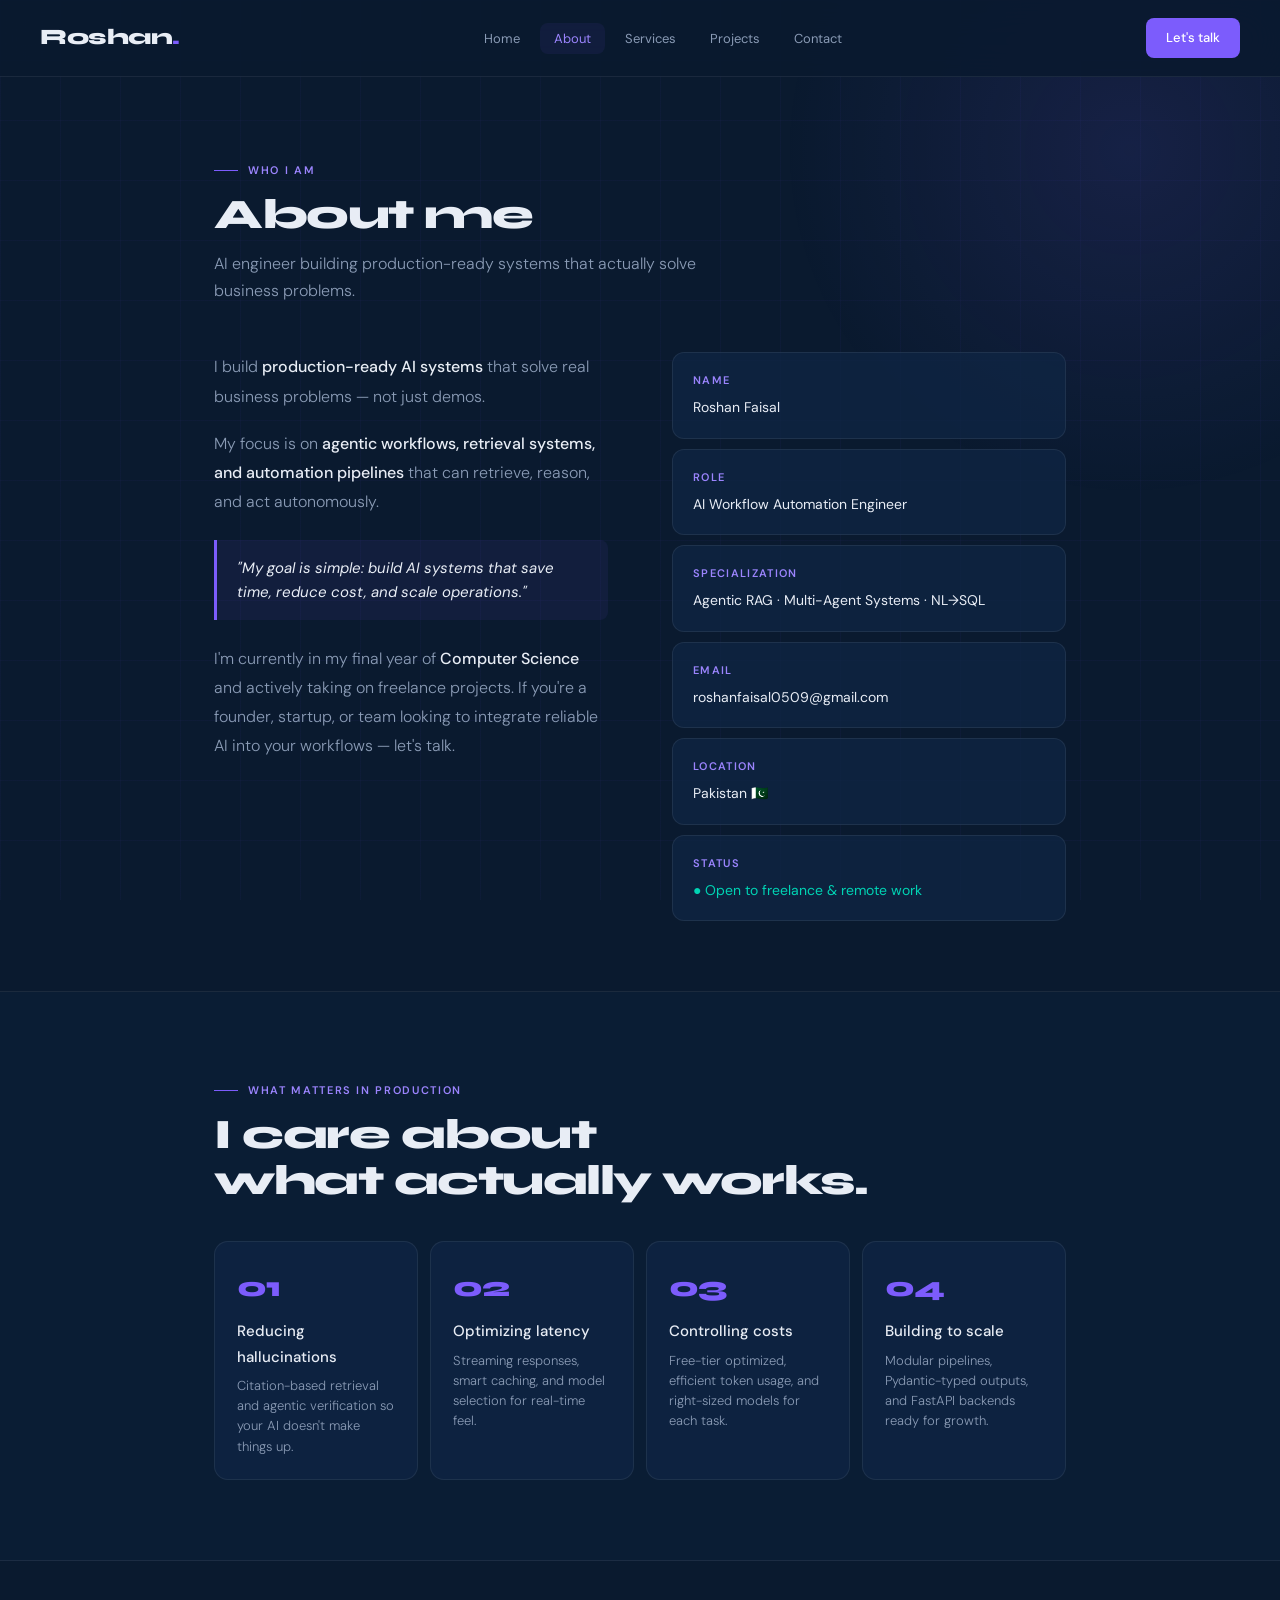
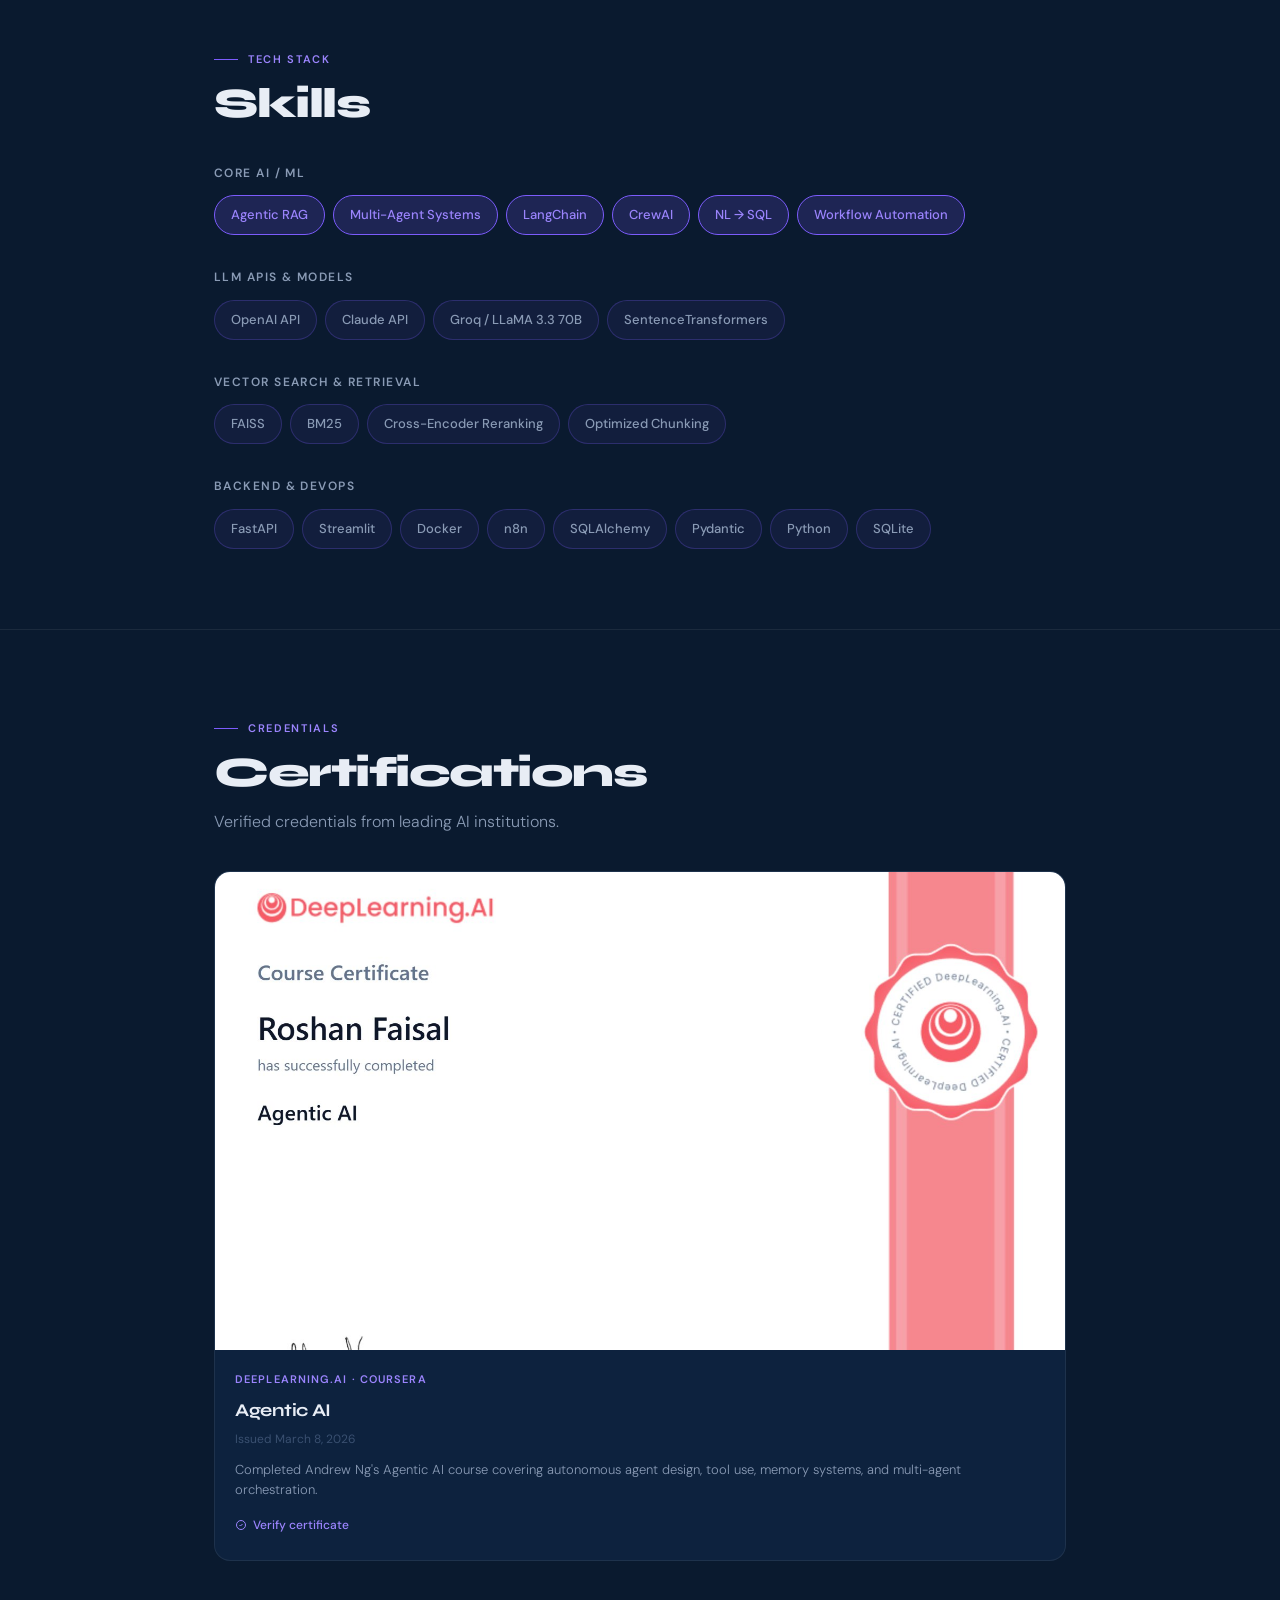
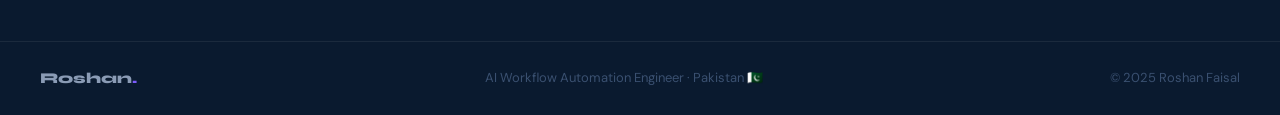
==== about.html @ 8a03c0d1 "Add files via upload" ====
<!DOCTYPE html>
<html lang="en">
<head>
<meta charset="UTF-8">
<meta name="viewport" content="width=device-width, initial-scale=1.0">
<title>About — Roshan Faisal</title>
<link rel="preconnect" href="https://fonts.googleapis.com">
<link href="https://fonts.googleapis.com/css2?family=Syne:wght@400;600;700;800&family=DM+Sans:ital,opsz,wght@0,9..40,300;0,9..40,400;0,9..40,500;1,9..40,300&display=swap" rel="stylesheet">
<link rel="stylesheet" href="style.css">
<style>
.page-hero { padding:80px 24px 60px; border-bottom:1px solid var(--border-dim); }
.about-grid { display:grid; grid-template-columns:1fr 1fr; gap:64px; align-items:start; margin-top:48px; }
.about-text p { font-size:16px; color:var(--text-muted); line-height:1.82; margin-bottom:18px; font-weight:300; }
.about-text p strong { color:var(--text); font-weight:500; }
.highlight-box { border-left:3px solid var(--purple); padding:16px 20px; background:var(--purple-glow); border-radius:0 8px 8px 0; margin:24px 0; font-size:15px; color:var(--text); font-style:italic; line-height:1.6; }
.detail-card { background:var(--card-bg); border:1px solid var(--border-dim); border-radius:12px; padding:18px 20px; margin-bottom:10px; }
.detail-card-label { font-size:11px; font-weight:600; text-transform:uppercase; letter-spacing:.12em; color:var(--purple-light); margin-bottom:6px; }
.detail-card-value { font-size:14px; color:var(--text); }

/* PRODUCTION VALUES */
.values-section { padding:80px 24px; border-bottom:1px solid var(--border-dim); background:rgba(15,38,68,.3); }
.values-grid { display:grid; grid-template-columns:repeat(auto-fit,minmax(200px,1fr)); gap:12px; margin-top:36px; }
.value-card { background:var(--card-bg); border:1px solid var(--border-dim); border-radius:14px; padding:22px; }
.value-num { font-family:var(--font-display); font-size:28px; font-weight:800; color:var(--purple); letter-spacing:-1px; margin-bottom:8px; }
.value-title { font-size:15px; font-weight:500; color:var(--text); margin-bottom:6px; }
.value-desc { font-size:13px; color:var(--text-muted); font-weight:300; line-height:1.55; }

/* SKILLS */
.skills-section { padding:80px 24px; border-bottom:1px solid var(--border-dim); }
.skills-categories { display:flex; flex-direction:column; gap:32px; margin-top:36px; }
.skill-category-title { font-size:12px; font-weight:600; text-transform:uppercase; letter-spacing:.12em; color:var(--text-muted); margin-bottom:12px; }
.skills-row { display:flex; flex-wrap:wrap; gap:8px; }
.skill-tag { font-size:13px; font-weight:500; padding:8px 16px; border-radius:100px; border:1px solid var(--border); color:var(--text-muted); background:var(--purple-glow); transition:all .2s; cursor:default; }
.skill-tag:hover { color:var(--text); border-color:var(--purple); background:var(--purple-dim); }
.skill-tag.core { border-color:var(--purple); color:var(--purple-light); background:var(--purple-dim); }

/* CERTS */
.certs-section { padding:80px 24px; }
.certs-grid { display:grid; grid-template-columns:repeat(auto-fit,minmax(300px,1fr)); gap:20px; margin-top:36px; }
.cert-card { background:var(--card-bg); border:1px solid var(--border-dim); border-radius:16px; overflow:hidden; transition:border-color .2s,transform .2s; }
.cert-card:hover { border-color:var(--border); transform:translateY(-3px); }
.cert-img-wrap { width:100%; aspect-ratio:16/9; overflow:hidden; background:var(--navy-mid); position:relative; }
.cert-img-wrap img { width:100%; height:100%; object-fit:cover; object-position:top; }
/* Placeholder shown when no image yet */
.cert-img-placeholder { width:100%; height:100%; display:flex; flex-direction:column; align-items:center; justify-content:center; gap:10px; color:var(--text-dim); font-size:13px; }
.cert-img-placeholder svg { width:32px; height:32px; stroke:var(--text-dim); }
.cert-body { padding:20px; }
.cert-issuer { font-size:11px; font-weight:600; text-transform:uppercase; letter-spacing:.1em; color:var(--purple-light); margin-bottom:6px; }
.cert-name { font-family:var(--font-display); font-size:18px; font-weight:700; color:var(--text); margin-bottom:4px; letter-spacing:-.3px; }
.cert-date { font-size:12px; color:var(--text-dim); margin-bottom:10px; }
.cert-desc { font-size:13px; color:var(--text-muted); line-height:1.6; font-weight:300; }
.cert-verify { display:inline-flex; align-items:center; gap:6px; margin-top:14px; font-size:12px; color:var(--purple-light); text-decoration:none; font-weight:500; }
.cert-verify:hover { text-decoration:underline; }

@media(max-width:768px){
  .about-grid { grid-template-columns:1fr; gap:40px; }
}
</style>
</head>
<body>
<nav>
  <a href="index.html" class="nav-logo">Roshan<span>.</span></a>
  <ul class="nav-links">
    <li><a href="index.html">Home</a></li>
    <li><a href="about.html" class="active">About</a></li>
    <li><a href="services.html">Services</a></li>
    <li><a href="projects.html">Projects</a></li>
    <li><a href="contact.html">Contact</a></li>
  </ul>
  <a href="contact.html" class="nav-cta">Let's talk</a>
</nav>

<div class="page-wrapper">

<!-- PAGE HERO -->
<section class="page-hero">
  <div class="container">
    <div class="section-label">Who I am</div>
    <h1 class="section-title">About me</h1>
    <p class="section-sub">AI engineer building production-ready systems that actually solve business problems.</p>

    <div class="about-grid">
      <div class="about-text fade-in">
        <p>I build <strong>production-ready AI systems</strong> that solve real business problems — not just demos.</p>
        <p>My focus is on <strong>agentic workflows, retrieval systems, and automation pipelines</strong> that can retrieve, reason, and act autonomously.</p>
        <div class="highlight-box">"My goal is simple: build AI systems that save time, reduce cost, and scale operations."</div>
        <p>I'm currently in my final year of <strong>Computer Science</strong> and actively taking on freelance projects. If you're a founder, startup, or team looking to integrate reliable AI into your workflows — let's talk.</p>
      </div>
      <div class="about-details fade-in">
        <div class="detail-card">
          <div class="detail-card-label">Name</div>
          <div class="detail-card-value">Roshan Faisal</div>
        </div>
        <div class="detail-card">
          <div class="detail-card-label">Role</div>
          <div class="detail-card-value">AI Workflow Automation Engineer</div>
        </div>
        <div class="detail-card">
          <div class="detail-card-label">Specialization</div>
          <div class="detail-card-value">Agentic RAG · Multi-Agent Systems · NL→SQL</div>
        </div>
        <div class="detail-card">
          <div class="detail-card-label">Email</div>
          <div class="detail-card-value">roshanfaisal0509@gmail.com</div>
        </div>
        <div class="detail-card">
          <div class="detail-card-label">Location</div>
          <div class="detail-card-value">Pakistan 🇵🇰</div>
        </div>
        <div class="detail-card">
          <div class="detail-card-label">Status</div>
          <div class="detail-card-value" style="color:var(--teal);">● Open to freelance & remote work</div>
        </div>
      </div>
    </div>
  </div>
</section>

<!-- PRODUCTION VALUES -->
<section class="values-section">
  <div class="container">
    <div class="section-label">What matters in production</div>
    <h2 class="section-title">I care about<br>what actually works.</h2>
    <div class="values-grid">
      <div class="value-card fade-in">
        <div class="value-num">01</div>
        <div class="value-title">Reducing hallucinations</div>
        <div class="value-desc">Citation-based retrieval and agentic verification so your AI doesn't make things up.</div>
      </div>
      <div class="value-card fade-in">
        <div class="value-num">02</div>
        <div class="value-title">Optimizing latency</div>
        <div class="value-desc">Streaming responses, smart caching, and model selection for real-time feel.</div>
      </div>
      <div class="value-card fade-in">
        <div class="value-num">03</div>
        <div class="value-title">Controlling costs</div>
        <div class="value-desc">Free-tier optimized, efficient token usage, and right-sized models for each task.</div>
      </div>
      <div class="value-card fade-in">
        <div class="value-num">04</div>
        <div class="value-title">Building to scale</div>
        <div class="value-desc">Modular pipelines, Pydantic-typed outputs, and FastAPI backends ready for growth.</div>
      </div>
    </div>
  </div>
</section>

<!-- SKILLS -->
<section class="skills-section">
  <div class="container">
    <div class="section-label">Tech stack</div>
    <h2 class="section-title">Skills</h2>
    <div class="skills-categories">
      <div>
        <div class="skill-category-title">Core AI / ML</div>
        <div class="skills-row">
          <span class="skill-tag core">Agentic RAG</span>
          <span class="skill-tag core">Multi-Agent Systems</span>
          <span class="skill-tag core">LangChain</span>
          <span class="skill-tag core">CrewAI</span>
          <span class="skill-tag core">NL → SQL</span>
          <span class="skill-tag core">Workflow Automation</span>
        </div>
      </div>
      <div>
        <div class="skill-category-title">LLM APIs & Models</div>
        <div class="skills-row">
          <span class="skill-tag">OpenAI API</span>
          <span class="skill-tag">Claude API</span>
          <span class="skill-tag">Groq / LLaMA 3.3 70B</span>
          <span class="skill-tag">SentenceTransformers</span>
        </div>
      </div>
      <div>
        <div class="skill-category-title">Vector Search & Retrieval</div>
        <div class="skills-row">
          <span class="skill-tag">FAISS</span>
          <span class="skill-tag">BM25</span>
          <span class="skill-tag">Cross-Encoder Reranking</span>
          <span class="skill-tag">Optimized Chunking</span>
        </div>
      </div>
      <div>
        <div class="skill-category-title">Backend & DevOps</div>
        <div class="skills-row">
          <span class="skill-tag">FastAPI</span>
          <span class="skill-tag">Streamlit</span>
          <span class="skill-tag">Docker</span>
          <span class="skill-tag">n8n</span>
          <span class="skill-tag">SQLAlchemy</span>
          <span class="skill-tag">Pydantic</span>
          <span class="skill-tag">Python</span>
          <span class="skill-tag">SQLite</span>
        </div>
      </div>
    </div>
  </div>
</section>

<!-- CERTIFICATIONS -->
<section class="certs-section">
  <div class="container">
    <div class="section-label">Credentials</div>
    <h2 class="section-title">Certifications</h2>
    <p class="section-sub">Verified credentials from leading AI institutions.</p>
    <div class="certs-grid">

      <!-- ============================================
           CERTIFICATE 1 — DeepLearning.AI Agentic AI
           To update: replace certificate.png with your image file
           ============================================ -->
      <div class="cert-card fade-in">
        <div class="cert-img-wrap">
          <img src="certificate.png" alt="Agentic AI Certificate — DeepLearning.AI">
        </div>
        <div class="cert-body">
          <div class="cert-issuer">DeepLearning.AI · Coursera</div>
          <div class="cert-name">Agentic AI</div>
          <div class="cert-date">Issued March 8, 2026</div>
          <div class="cert-desc">Completed Andrew Ng's Agentic AI course covering autonomous agent design, tool use, memory systems, and multi-agent orchestration.</div>
          <a href="https://learn.deeplearning.ai/certificates/c5d5f5a0-1662-4665-b143-c9c863387821" target="_blank" class="cert-verify">
            <svg width="12" height="12" fill="none" stroke="currentColor" stroke-width="2" viewBox="0 0 24 24"><path d="M9 12l2 2 4-4"/><path d="M21 12a9 9 0 1 1-18 0 9 9 0 0 1 18 0z"/></svg>
            Verify certificate
          </a>
        </div>
      </div>

      <!-- ============================================
           ADD MORE CERTIFICATES HERE
           Copy the block below, uncomment it, and fill in your details.
           Save your certificate image as e.g. certificate2.png
           ============================================

      <div class="cert-card fade-in">
        <div class="cert-img-wrap">
          <img src="certificate2.png" alt="Certificate Name">
        </div>
        <div class="cert-body">
          <div class="cert-issuer">ISSUER NAME · Platform</div>
          <div class="cert-name">Course / Certificate Name</div>
          <div class="cert-date">Issued Month Year</div>
          <div class="cert-desc">Short description of what you learned.</div>
          <a href="VERIFICATION_LINK" target="_blank" class="cert-verify">
            Verify certificate
          </a>
        </div>
      </div>

      -->

    </div>
  </div>
</section>

</div><!-- end page-wrapper -->

<footer>
  <div class="footer-logo">Roshan<span>.</span></div>
  <div>AI Workflow Automation Engineer · Pakistan 🇵🇰</div>
  <div>© 2025 Roshan Faisal</div>
</footer>

<script>
const obs=new IntersectionObserver(entries=>{entries.forEach((e,i)=>{if(e.isIntersecting)setTimeout(()=>e.target.classList.add('visible'),i*80);});},{threshold:.1});
document.querySelectorAll('.fade-in').forEach(el=>obs.observe(el));
</script>
</body>
</html>
---- style.css ----
/* ============================================
   ROSHAN FAISAL PORTFOLIO — SHARED STYLES
   Edit CSS variables below to change colors
   ============================================ */

:root {
  --navy:        #0A1A2F;
  --navy-mid:    #0F2644;
  --navy-light:  #162d50;
  --purple:      #7C5CFC;
  --purple-light:#9B84FD;
  --purple-dim:  rgba(124,92,252,0.18);
  --purple-glow: rgba(124,92,252,0.07);
  --teal:        #00D4B4;
  --text:        #E8EDF5;
  --text-muted:  #8A9BB5;
  --text-dim:    #3A5070;
  --border:      rgba(124,92,252,0.25);
  --border-dim:  rgba(255,255,255,0.07);
  --card-bg:     rgba(15,38,68,0.75);
  --font-display:'Syne', sans-serif;
  --font-body:   'DM Sans', sans-serif;
}

*, *::before, *::after { box-sizing: border-box; margin: 0; padding: 0; }
html { scroll-behavior: smooth; }

body {
  background: var(--navy);
  color: var(--text);
  font-family: var(--font-body);
  font-size: 16px;
  line-height: 1.7;
  overflow-x: hidden;
}

/* Grid background */
body::before {
  content: '';
  position: fixed; inset: 0;
  background-image:
    linear-gradient(rgba(124,92,252,0.04) 1px, transparent 1px),
    linear-gradient(90deg, rgba(124,92,252,0.04) 1px, transparent 1px);
  background-size: 60px 60px;
  pointer-events: none; z-index: 0;
}

/* Purple glow orb */
body::after {
  content: '';
  position: fixed;
  top: -200px; right: -200px;
  width: 700px; height: 700px;
  border-radius: 50%;
  background: radial-gradient(circle, rgba(124,92,252,0.11) 0%, transparent 70%);
  pointer-events: none; z-index: 0;
}

/* ---- NAV ---- */
nav {
  position: fixed; top: 0; left: 0; right: 0; z-index: 100;
  display: flex; align-items: center; justify-content: space-between;
  padding: 18px 40px;
  background: rgba(10,26,47,0.88);
  backdrop-filter: blur(20px);
  border-bottom: 1px solid var(--border-dim);
}

.nav-logo {
  font-family: var(--font-display);
  font-size: 22px; font-weight: 800;
  color: var(--text); text-decoration: none; letter-spacing: -0.5px;
}
.nav-logo span { color: var(--purple); }

.nav-links { display: flex; gap: 6px; list-style: none; }

.nav-links a {
  font-size: 13px; color: var(--text-muted); text-decoration: none;
  font-weight: 400; padding: 7px 14px; border-radius: 8px;
  transition: color 0.2s, background 0.2s;
}
.nav-links a:hover { color: var(--text); background: var(--border-dim); }
.nav-links a.active { color: var(--purple-light); background: var(--purple-glow); }

.nav-cta {
  font-size: 13px; padding: 9px 20px; border-radius: 8px;
  background: var(--purple); color: #fff; text-decoration: none;
  font-weight: 500; transition: opacity 0.2s;
}
.nav-cta:hover { opacity: 0.85; }

/* ---- PAGE WRAPPER ---- */
.page-wrapper { position: relative; z-index: 1; padding-top: 72px; }

.container { max-width: 900px; margin: 0 auto; padding: 0 24px; }

/* ---- SECTION LABELS ---- */
.section-label {
  display: inline-flex; align-items: center; gap: 10px;
  font-size: 11px; font-weight: 600; letter-spacing: 0.15em;
  text-transform: uppercase; color: var(--purple-light); margin-bottom: 12px;
}
.section-label::before {
  content: ''; width: 24px; height: 1px; background: var(--purple);
}

.section-title {
  font-family: var(--font-display);
  font-size: clamp(28px, 5vw, 42px); font-weight: 800;
  letter-spacing: -1.5px; line-height: 1.1;
  color: var(--text); margin-bottom: 12px;
}

.section-sub {
  font-size: 16px; color: var(--text-muted);
  max-width: 520px; font-weight: 300; line-height: 1.7;
}

/* ---- BUTTONS ---- */
.btn-primary {
  display: inline-flex; align-items: center; gap: 8px;
  font-size: 15px; font-weight: 500; padding: 13px 26px;
  border-radius: 10px; background: var(--purple); color: #fff;
  text-decoration: none; border: none; cursor: pointer;
  font-family: var(--font-body); transition: transform 0.15s, opacity 0.15s;
}
.btn-primary:hover { opacity: 0.88; transform: translateY(-1px); }

.btn-outline {
  display: inline-flex; align-items: center; gap: 8px;
  font-size: 15px; font-weight: 500; padding: 13px 26px;
  border-radius: 10px; background: transparent; color: var(--text);
  text-decoration: none; border: 1px solid var(--border);
  cursor: pointer; font-family: var(--font-body); transition: border-color 0.15s, background 0.15s;
}
.btn-outline:hover { border-color: var(--purple); background: var(--purple-glow); }

/* ---- CARDS ---- */
.card {
  background: var(--card-bg); border: 1px solid var(--border-dim);
  border-radius: 16px; backdrop-filter: blur(10px);
  transition: border-color 0.2s, transform 0.2s;
}
.card:hover { border-color: var(--border); }

/* ---- FOOTER ---- */
footer {
  position: relative; z-index: 1;
  padding: 24px 40px;
  border-top: 1px solid var(--border-dim);
  display: flex; align-items: center; justify-content: space-between;
  font-size: 13px; color: var(--text-dim); flex-wrap: wrap; gap: 8px;
}
.footer-logo { font-family: var(--font-display); font-weight: 800; color: var(--text-muted); font-size: 15px; }
.footer-logo span { color: var(--purple); }

/* ---- ANIMATIONS ---- */
.fade-in { opacity: 0; transform: translateY(20px); transition: opacity 0.55s ease, transform 0.55s ease; }
.fade-in.visible { opacity: 1; transform: none; }

/* ---- RESPONSIVE ---- */
@media (max-width: 768px) {
  nav { padding: 14px 20px; }
  .nav-links { display: none; }
  footer { flex-direction: column; text-align: center; }
}
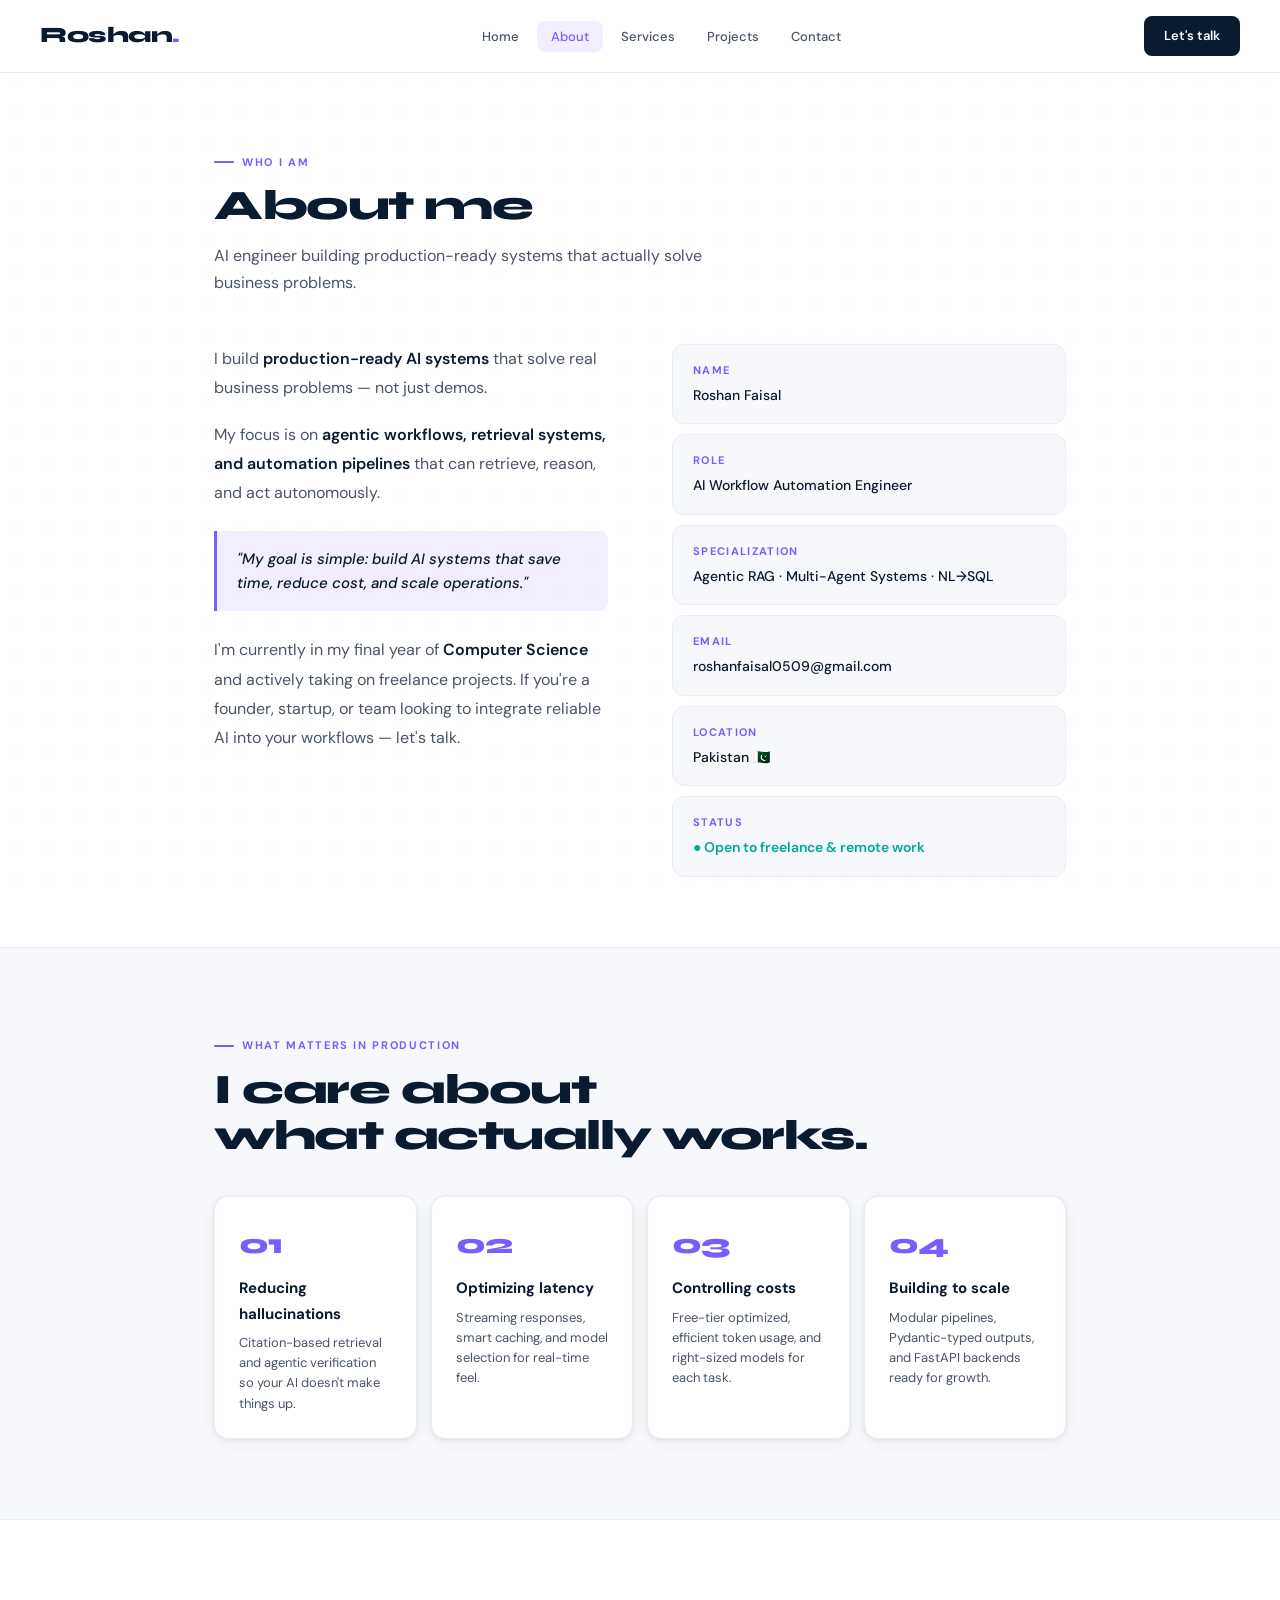
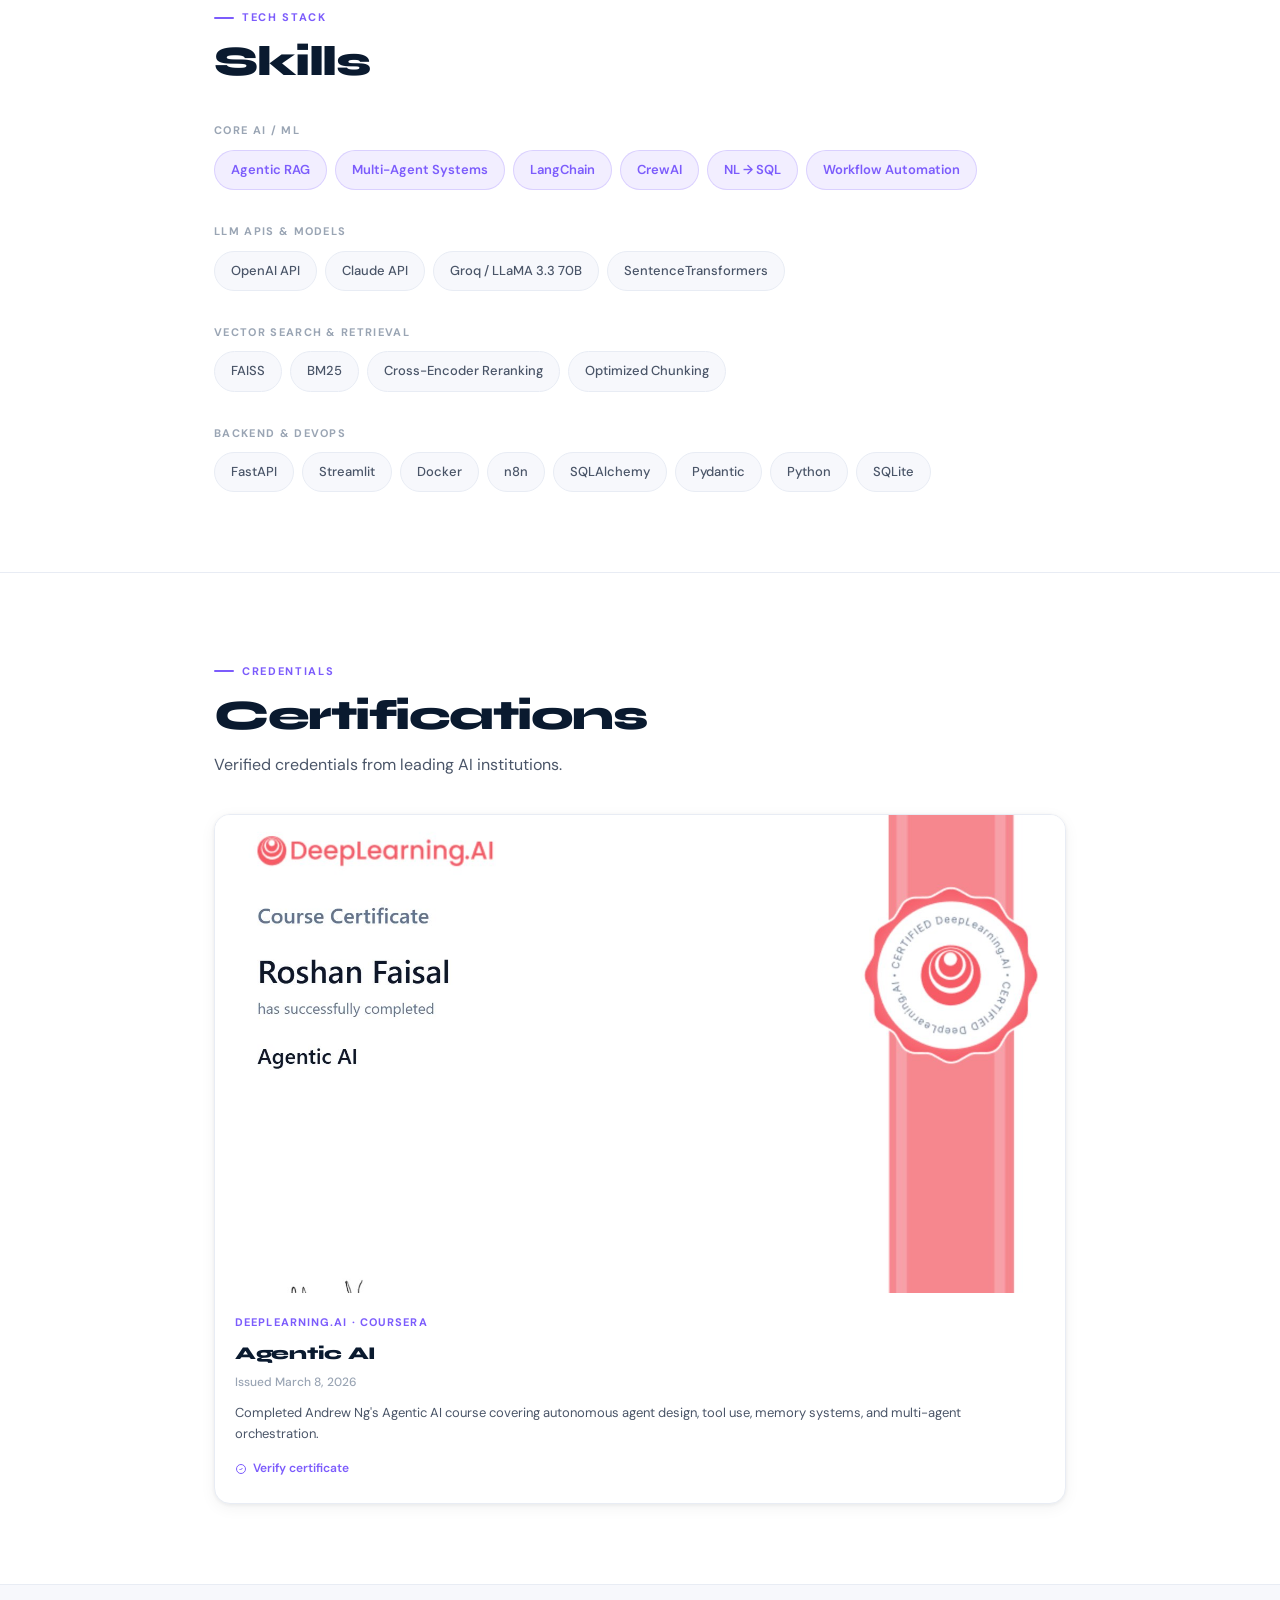
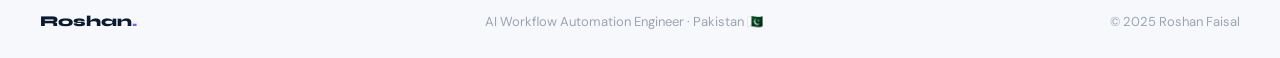
==== commit 230f0739: "Add files via upload" ====
--- a/about.html
+++ b/about.html
@@ -8,53 +8,46 @@
 <link href="https://fonts.googleapis.com/css2?family=Syne:wght@400;600;700;800&family=DM+Sans:ital,opsz,wght@0,9..40,300;0,9..40,400;0,9..40,500;1,9..40,300&display=swap" rel="stylesheet">
 <link rel="stylesheet" href="style.css">
 <style>
-.page-hero { padding:80px 24px 60px; border-bottom:1px solid var(--border-dim); }
-.about-grid { display:grid; grid-template-columns:1fr 1fr; gap:64px; align-items:start; margin-top:48px; }
-.about-text p { font-size:16px; color:var(--text-muted); line-height:1.82; margin-bottom:18px; font-weight:300; }
-.about-text p strong { color:var(--text); font-weight:500; }
-.highlight-box { border-left:3px solid var(--purple); padding:16px 20px; background:var(--purple-glow); border-radius:0 8px 8px 0; margin:24px 0; font-size:15px; color:var(--text); font-style:italic; line-height:1.6; }
-.detail-card { background:var(--card-bg); border:1px solid var(--border-dim); border-radius:12px; padding:18px 20px; margin-bottom:10px; }
-.detail-card-label { font-size:11px; font-weight:600; text-transform:uppercase; letter-spacing:.12em; color:var(--purple-light); margin-bottom:6px; }
-.detail-card-value { font-size:14px; color:var(--text); }
+.page-hero{padding:80px 24px 60px;border-bottom:1px solid var(--border-soft);}
+.about-grid{display:grid;grid-template-columns:1fr 1fr;gap:64px;align-items:start;margin-top:48px;}
+.about-text p{font-size:16px;color:var(--text-muted);line-height:1.82;margin-bottom:18px;}
+.about-text p strong{color:var(--navy);font-weight:600;}
+.highlight-box{border-left:3px solid var(--purple);padding:16px 20px;background:var(--purple-dim);border-radius:0 8px 8px 0;margin:24px 0;font-size:15px;color:var(--navy);font-style:italic;line-height:1.6;font-weight:500;}
+.detail-card{background:var(--bg-soft);border:1.5px solid var(--border-soft);border-radius:12px;padding:16px 20px;margin-bottom:10px;}
+.detail-card-label{font-size:11px;font-weight:700;text-transform:uppercase;letter-spacing:.12em;color:var(--purple);margin-bottom:4px;}
+.detail-card-value{font-size:14px;color:var(--navy);font-weight:500;}
 
-/* PRODUCTION VALUES */
-.values-section { padding:80px 24px; border-bottom:1px solid var(--border-dim); background:rgba(15,38,68,.3); }
-.values-grid { display:grid; grid-template-columns:repeat(auto-fit,minmax(200px,1fr)); gap:12px; margin-top:36px; }
-.value-card { background:var(--card-bg); border:1px solid var(--border-dim); border-radius:14px; padding:22px; }
-.value-num { font-family:var(--font-display); font-size:28px; font-weight:800; color:var(--purple); letter-spacing:-1px; margin-bottom:8px; }
-.value-title { font-size:15px; font-weight:500; color:var(--text); margin-bottom:6px; }
-.value-desc { font-size:13px; color:var(--text-muted); font-weight:300; line-height:1.55; }
+.values-section{padding:80px 24px;border-bottom:1px solid var(--border-soft);background:var(--bg-soft);}
+.values-grid{display:grid;grid-template-columns:repeat(auto-fit,minmax(200px,1fr));gap:14px;margin-top:36px;}
+.value-card{background:var(--bg-card);border:1.5px solid var(--border-soft);border-radius:14px;padding:24px;box-shadow:var(--shadow);transition:box-shadow .2s,transform .2s;}
+.value-card:hover{box-shadow:var(--shadow-md);transform:translateY(-2px);}
+.value-num{font-family:var(--font-display);font-size:28px;font-weight:800;color:var(--purple);letter-spacing:-1px;margin-bottom:8px;}
+.value-title{font-size:15px;font-weight:700;color:var(--navy);margin-bottom:6px;}
+.value-desc{font-size:13px;color:var(--text-muted);line-height:1.55;}
 
-/* SKILLS */
-.skills-section { padding:80px 24px; border-bottom:1px solid var(--border-dim); }
-.skills-categories { display:flex; flex-direction:column; gap:32px; margin-top:36px; }
-.skill-category-title { font-size:12px; font-weight:600; text-transform:uppercase; letter-spacing:.12em; color:var(--text-muted); margin-bottom:12px; }
-.skills-row { display:flex; flex-wrap:wrap; gap:8px; }
-.skill-tag { font-size:13px; font-weight:500; padding:8px 16px; border-radius:100px; border:1px solid var(--border); color:var(--text-muted); background:var(--purple-glow); transition:all .2s; cursor:default; }
-.skill-tag:hover { color:var(--text); border-color:var(--purple); background:var(--purple-dim); }
-.skill-tag.core { border-color:var(--purple); color:var(--purple-light); background:var(--purple-dim); }
+.skills-section{padding:80px 24px;border-bottom:1px solid var(--border-soft);}
+.skills-categories{display:flex;flex-direction:column;gap:32px;margin-top:36px;}
+.skill-category-title{font-size:11px;font-weight:700;text-transform:uppercase;letter-spacing:.12em;color:var(--text-dim);margin-bottom:10px;}
+.skills-row{display:flex;flex-wrap:wrap;gap:8px;}
+.skill-tag{font-size:13px;font-weight:500;padding:8px 16px;border-radius:100px;border:1.5px solid var(--border-soft);color:var(--text-muted);background:var(--bg-soft);transition:all .2s;cursor:default;}
+.skill-tag:hover{color:var(--purple);border-color:var(--border);background:var(--purple-dim);}
+.skill-tag.core{border-color:var(--border);color:var(--purple);background:var(--purple-dim);font-weight:600;}
 
-/* CERTS */
-.certs-section { padding:80px 24px; }
-.certs-grid { display:grid; grid-template-columns:repeat(auto-fit,minmax(300px,1fr)); gap:20px; margin-top:36px; }
-.cert-card { background:var(--card-bg); border:1px solid var(--border-dim); border-radius:16px; overflow:hidden; transition:border-color .2s,transform .2s; }
-.cert-card:hover { border-color:var(--border); transform:translateY(-3px); }
-.cert-img-wrap { width:100%; aspect-ratio:16/9; overflow:hidden; background:var(--navy-mid); position:relative; }
-.cert-img-wrap img { width:100%; height:100%; object-fit:cover; object-position:top; }
-/* Placeholder shown when no image yet */
-.cert-img-placeholder { width:100%; height:100%; display:flex; flex-direction:column; align-items:center; justify-content:center; gap:10px; color:var(--text-dim); font-size:13px; }
-.cert-img-placeholder svg { width:32px; height:32px; stroke:var(--text-dim); }
-.cert-body { padding:20px; }
-.cert-issuer { font-size:11px; font-weight:600; text-transform:uppercase; letter-spacing:.1em; color:var(--purple-light); margin-bottom:6px; }
-.cert-name { font-family:var(--font-display); font-size:18px; font-weight:700; color:var(--text); margin-bottom:4px; letter-spacing:-.3px; }
-.cert-date { font-size:12px; color:var(--text-dim); margin-bottom:10px; }
-.cert-desc { font-size:13px; color:var(--text-muted); line-height:1.6; font-weight:300; }
-.cert-verify { display:inline-flex; align-items:center; gap:6px; margin-top:14px; font-size:12px; color:var(--purple-light); text-decoration:none; font-weight:500; }
-.cert-verify:hover { text-decoration:underline; }
+.certs-section{padding:80px 24px;}
+.certs-grid{display:grid;grid-template-columns:repeat(auto-fit,minmax(300px,1fr));gap:20px;margin-top:36px;}
+.cert-card{background:var(--bg-card);border:1.5px solid var(--border-soft);border-radius:16px;overflow:hidden;box-shadow:var(--shadow);transition:box-shadow .2s,transform .2s;}
+.cert-card:hover{box-shadow:var(--shadow-md);transform:translateY(-3px);}
+.cert-img-wrap{width:100%;aspect-ratio:16/9;overflow:hidden;background:var(--bg-soft);}
+.cert-img-wrap img{width:100%;height:100%;object-fit:cover;object-position:top;}
+.cert-body{padding:20px;}
+.cert-issuer{font-size:11px;font-weight:700;text-transform:uppercase;letter-spacing:.1em;color:var(--purple);margin-bottom:6px;}
+.cert-name{font-family:var(--font-display);font-size:18px;font-weight:800;color:var(--navy);margin-bottom:4px;letter-spacing:-.3px;}
+.cert-date{font-size:12px;color:var(--text-dim);margin-bottom:10px;font-weight:500;}
+.cert-desc{font-size:13px;color:var(--text-muted);line-height:1.6;}
+.cert-verify{display:inline-flex;align-items:center;gap:6px;margin-top:14px;font-size:12px;color:var(--purple);text-decoration:none;font-weight:600;}
+.cert-verify:hover{text-decoration:underline;}
 
-@media(max-width:768px){
-  .about-grid { grid-template-columns:1fr; gap:40px; }
-}
+@media(max-width:768px){.about-grid{grid-template-columns:1fr;gap:40px;}}
 </style>
 </head>
 <body>
@@ -71,14 +64,11 @@
 </nav>
 
 <div class="page-wrapper">
-
-<!-- PAGE HERO -->
 <section class="page-hero">
   <div class="container">
     <div class="section-label">Who I am</div>
     <h1 class="section-title">About me</h1>
     <p class="section-sub">AI engineer building production-ready systems that actually solve business problems.</p>
-
     <div class="about-grid">
       <div class="about-text fade-in">
         <p>I build <strong>production-ready AI systems</strong> that solve real business problems — not just demos.</p>
@@ -86,67 +76,31 @@
         <div class="highlight-box">"My goal is simple: build AI systems that save time, reduce cost, and scale operations."</div>
         <p>I'm currently in my final year of <strong>Computer Science</strong> and actively taking on freelance projects. If you're a founder, startup, or team looking to integrate reliable AI into your workflows — let's talk.</p>
       </div>
-      <div class="about-details fade-in">
-        <div class="detail-card">
-          <div class="detail-card-label">Name</div>
-          <div class="detail-card-value">Roshan Faisal</div>
-        </div>
-        <div class="detail-card">
-          <div class="detail-card-label">Role</div>
-          <div class="detail-card-value">AI Workflow Automation Engineer</div>
-        </div>
-        <div class="detail-card">
-          <div class="detail-card-label">Specialization</div>
-          <div class="detail-card-value">Agentic RAG · Multi-Agent Systems · NL→SQL</div>
-        </div>
-        <div class="detail-card">
-          <div class="detail-card-label">Email</div>
-          <div class="detail-card-value">roshanfaisal0509@gmail.com</div>
-        </div>
-        <div class="detail-card">
-          <div class="detail-card-label">Location</div>
-          <div class="detail-card-value">Pakistan 🇵🇰</div>
-        </div>
-        <div class="detail-card">
-          <div class="detail-card-label">Status</div>
-          <div class="detail-card-value" style="color:var(--teal);">● Open to freelance & remote work</div>
-        </div>
+      <div class="fade-in">
+        <div class="detail-card"><div class="detail-card-label">Name</div><div class="detail-card-value">Roshan Faisal</div></div>
+        <div class="detail-card"><div class="detail-card-label">Role</div><div class="detail-card-value">AI Workflow Automation Engineer</div></div>
+        <div class="detail-card"><div class="detail-card-label">Specialization</div><div class="detail-card-value">Agentic RAG · Multi-Agent Systems · NL→SQL</div></div>
+        <div class="detail-card"><div class="detail-card-label">Email</div><div class="detail-card-value">roshanfaisal0509@gmail.com</div></div>
+        <div class="detail-card"><div class="detail-card-label">Location</div><div class="detail-card-value">Pakistan 🇵🇰</div></div>
+        <div class="detail-card"><div class="detail-card-label">Status</div><div class="detail-card-value" style="color:var(--teal);font-weight:600;">● Open to freelance & remote work</div></div>
       </div>
     </div>
   </div>
 </section>
 
-<!-- PRODUCTION VALUES -->
 <section class="values-section">
   <div class="container">
     <div class="section-label">What matters in production</div>
     <h2 class="section-title">I care about<br>what actually works.</h2>
     <div class="values-grid">
-      <div class="value-card fade-in">
-        <div class="value-num">01</div>
-        <div class="value-title">Reducing hallucinations</div>
-        <div class="value-desc">Citation-based retrieval and agentic verification so your AI doesn't make things up.</div>
-      </div>
-      <div class="value-card fade-in">
-        <div class="value-num">02</div>
-        <div class="value-title">Optimizing latency</div>
-        <div class="value-desc">Streaming responses, smart caching, and model selection for real-time feel.</div>
-      </div>
-      <div class="value-card fade-in">
-        <div class="value-num">03</div>
-        <div class="value-title">Controlling costs</div>
-        <div class="value-desc">Free-tier optimized, efficient token usage, and right-sized models for each task.</div>
-      </div>
-      <div class="value-card fade-in">
-        <div class="value-num">04</div>
-        <div class="value-title">Building to scale</div>
-        <div class="value-desc">Modular pipelines, Pydantic-typed outputs, and FastAPI backends ready for growth.</div>
-      </div>
+      <div class="value-card fade-in"><div class="value-num">01</div><div class="value-title">Reducing hallucinations</div><div class="value-desc">Citation-based retrieval and agentic verification so your AI doesn't make things up.</div></div>
+      <div class="value-card fade-in"><div class="value-num">02</div><div class="value-title">Optimizing latency</div><div class="value-desc">Streaming responses, smart caching, and model selection for real-time feel.</div></div>
+      <div class="value-card fade-in"><div class="value-num">03</div><div class="value-title">Controlling costs</div><div class="value-desc">Free-tier optimized, efficient token usage, and right-sized models for each task.</div></div>
+      <div class="value-card fade-in"><div class="value-num">04</div><div class="value-title">Building to scale</div><div class="value-desc">Modular pipelines, Pydantic-typed outputs, and FastAPI backends ready for growth.</div></div>
     </div>
   </div>
 </section>
 
-<!-- SKILLS -->
 <section class="skills-section">
   <div class="container">
     <div class="section-label">Tech stack</div>
@@ -155,61 +109,37 @@
       <div>
         <div class="skill-category-title">Core AI / ML</div>
         <div class="skills-row">
-          <span class="skill-tag core">Agentic RAG</span>
-          <span class="skill-tag core">Multi-Agent Systems</span>
-          <span class="skill-tag core">LangChain</span>
-          <span class="skill-tag core">CrewAI</span>
-          <span class="skill-tag core">NL → SQL</span>
-          <span class="skill-tag core">Workflow Automation</span>
+          <span class="skill-tag core">Agentic RAG</span><span class="skill-tag core">Multi-Agent Systems</span><span class="skill-tag core">LangChain</span><span class="skill-tag core">CrewAI</span><span class="skill-tag core">NL → SQL</span><span class="skill-tag core">Workflow Automation</span>
         </div>
       </div>
       <div>
         <div class="skill-category-title">LLM APIs & Models</div>
         <div class="skills-row">
-          <span class="skill-tag">OpenAI API</span>
-          <span class="skill-tag">Claude API</span>
-          <span class="skill-tag">Groq / LLaMA 3.3 70B</span>
-          <span class="skill-tag">SentenceTransformers</span>
+          <span class="skill-tag">OpenAI API</span><span class="skill-tag">Claude API</span><span class="skill-tag">Groq / LLaMA 3.3 70B</span><span class="skill-tag">SentenceTransformers</span>
         </div>
       </div>
       <div>
         <div class="skill-category-title">Vector Search & Retrieval</div>
         <div class="skills-row">
-          <span class="skill-tag">FAISS</span>
-          <span class="skill-tag">BM25</span>
-          <span class="skill-tag">Cross-Encoder Reranking</span>
-          <span class="skill-tag">Optimized Chunking</span>
+          <span class="skill-tag">FAISS</span><span class="skill-tag">BM25</span><span class="skill-tag">Cross-Encoder Reranking</span><span class="skill-tag">Optimized Chunking</span>
         </div>
       </div>
       <div>
         <div class="skill-category-title">Backend & DevOps</div>
         <div class="skills-row">
-          <span class="skill-tag">FastAPI</span>
-          <span class="skill-tag">Streamlit</span>
-          <span class="skill-tag">Docker</span>
-          <span class="skill-tag">n8n</span>
-          <span class="skill-tag">SQLAlchemy</span>
-          <span class="skill-tag">Pydantic</span>
-          <span class="skill-tag">Python</span>
-          <span class="skill-tag">SQLite</span>
+          <span class="skill-tag">FastAPI</span><span class="skill-tag">Streamlit</span><span class="skill-tag">Docker</span><span class="skill-tag">n8n</span><span class="skill-tag">SQLAlchemy</span><span class="skill-tag">Pydantic</span><span class="skill-tag">Python</span><span class="skill-tag">SQLite</span>
         </div>
       </div>
     </div>
   </div>
 </section>
 
-<!-- CERTIFICATIONS -->
 <section class="certs-section">
   <div class="container">
     <div class="section-label">Credentials</div>
     <h2 class="section-title">Certifications</h2>
     <p class="section-sub">Verified credentials from leading AI institutions.</p>
     <div class="certs-grid">
-
-      <!-- ============================================
-           CERTIFICATE 1 — DeepLearning.AI Agentic AI
-           To update: replace certificate.png with your image file
-           ============================================ -->
       <div class="cert-card fade-in">
         <div class="cert-img-wrap">
           <img src="certificate.png" alt="Agentic AI Certificate — DeepLearning.AI">
@@ -225,42 +155,29 @@
           </a>
         </div>
       </div>
-
-      <!-- ============================================
-           ADD MORE CERTIFICATES HERE
-           Copy the block below, uncomment it, and fill in your details.
-           Save your certificate image as e.g. certificate2.png
-           ============================================
-
+      <!--
+      ADD MORE CERTIFICATES HERE — copy the block below and fill in your details:
       <div class="cert-card fade-in">
-        <div class="cert-img-wrap">
-          <img src="certificate2.png" alt="Certificate Name">
-        </div>
+        <div class="cert-img-wrap"><img src="certificate2.png" alt="Certificate Name"></div>
         <div class="cert-body">
-          <div class="cert-issuer">ISSUER NAME · Platform</div>
-          <div class="cert-name">Course / Certificate Name</div>
+          <div class="cert-issuer">ISSUER · Platform</div>
+          <div class="cert-name">Course Name</div>
           <div class="cert-date">Issued Month Year</div>
-          <div class="cert-desc">Short description of what you learned.</div>
-          <a href="VERIFICATION_LINK" target="_blank" class="cert-verify">
-            Verify certificate
-          </a>
+          <div class="cert-desc">Short description.</div>
+          <a href="VERIFY_LINK" target="_blank" class="cert-verify">Verify certificate</a>
         </div>
       </div>
-
       -->
-
     </div>
   </div>
 </section>
-
-</div><!-- end page-wrapper -->
+</div>
 
 <footer>
   <div class="footer-logo">Roshan<span>.</span></div>
   <div>AI Workflow Automation Engineer · Pakistan 🇵🇰</div>
   <div>© 2025 Roshan Faisal</div>
 </footer>
-
 <script>
 const obs=new IntersectionObserver(entries=>{entries.forEach((e,i)=>{if(e.isIntersecting)setTimeout(()=>e.target.classList.add('visible'),i*80);});},{threshold:.1});
 document.querySelectorAll('.fade-in').forEach(el=>obs.observe(el));
--- a/style.css
+++ b/style.css
@@ -1,167 +1,71 @@
 /* ============================================
-   ROSHAN FAISAL PORTFOLIO — SHARED STYLES
-   Edit CSS variables below to change colors
+   ROSHAN FAISAL PORTFOLIO — LIGHT THEME
+   Brand: Navy #0A1A2F · Purple #7C5CFC
    ============================================ */
-
 :root {
   --navy:        #0A1A2F;
-  --navy-mid:    #0F2644;
-  --navy-light:  #162d50;
   --purple:      #7C5CFC;
+  --purple-dark: #5B3FD4;
   --purple-light:#9B84FD;
-  --purple-dim:  rgba(124,92,252,0.18);
-  --purple-glow: rgba(124,92,252,0.07);
-  --teal:        #00D4B4;
-  --text:        #E8EDF5;
-  --text-muted:  #8A9BB5;
-  --text-dim:    #3A5070;
-  --border:      rgba(124,92,252,0.25);
-  --border-dim:  rgba(255,255,255,0.07);
-  --card-bg:     rgba(15,38,68,0.75);
+  --purple-dim:  rgba(124,92,252,0.10);
+  --purple-glow: rgba(124,92,252,0.06);
+  --teal:        #00A896;
+  --bg:          #FFFFFF;
+  --bg-soft:     #F7F8FC;
+  --bg-card:     #FFFFFF;
+  --text:        #0A1A2F;
+  --text-muted:  #4A5568;
+  --text-dim:    #9AA5B4;
+  --border:      rgba(124,92,252,0.2);
+  --border-soft: #E8ECF4;
+  --shadow:      0 1px 4px rgba(10,26,47,0.07), 0 4px 16px rgba(10,26,47,0.05);
+  --shadow-md:   0 2px 8px rgba(10,26,47,0.10), 0 8px 28px rgba(10,26,47,0.09);
   --font-display:'Syne', sans-serif;
   --font-body:   'DM Sans', sans-serif;
 }
+*,*::before,*::after{box-sizing:border-box;margin:0;padding:0;}
+html{scroll-behavior:smooth;}
+body{background:var(--bg);color:var(--text);font-family:var(--font-body);font-size:16px;line-height:1.7;overflow-x:hidden;}
+body::before{content:'';position:fixed;inset:0;background-image:radial-gradient(circle,rgba(124,92,252,0.10) 1px,transparent 1px);background-size:32px 32px;pointer-events:none;z-index:0;opacity:.6;}
 
-*, *::before, *::after { box-sizing: border-box; margin: 0; padding: 0; }
-html { scroll-behavior: smooth; }
+/* NAV */
+nav{position:fixed;top:0;left:0;right:0;z-index:100;display:flex;align-items:center;justify-content:space-between;padding:16px 40px;background:rgba(255,255,255,0.93);backdrop-filter:blur(20px);border-bottom:1px solid var(--border-soft);}
+.nav-logo{font-family:var(--font-display);font-size:22px;font-weight:800;color:var(--navy);text-decoration:none;letter-spacing:-.5px;}
+.nav-logo span{color:var(--purple);}
+.nav-links{display:flex;gap:4px;list-style:none;}
+.nav-links a{font-size:13px;color:var(--text-muted);text-decoration:none;font-weight:500;padding:7px 14px;border-radius:8px;transition:color .2s,background .2s;}
+.nav-links a:hover{color:var(--navy);background:var(--bg-soft);}
+.nav-links a.active{color:var(--purple);background:var(--purple-dim);}
+.nav-cta{font-size:13px;padding:9px 20px;border-radius:8px;background:var(--navy);color:#fff;text-decoration:none;font-weight:600;transition:background .2s;}
+.nav-cta:hover{background:var(--purple);}
 
-body {
-  background: var(--navy);
-  color: var(--text);
-  font-family: var(--font-body);
-  font-size: 16px;
-  line-height: 1.7;
-  overflow-x: hidden;
+/* LAYOUT */
+.page-wrapper{position:relative;z-index:1;padding-top:64px;}
+.container{max-width:900px;margin:0 auto;padding:0 24px;}
+
+/* SECTION LABELS */
+.section-label{display:inline-flex;align-items:center;gap:8px;font-size:11px;font-weight:700;letter-spacing:.15em;text-transform:uppercase;color:var(--purple);margin-bottom:12px;}
+.section-label::before{content:'';width:20px;height:2px;background:var(--purple);border-radius:2px;}
+.section-title{font-family:var(--font-display);font-size:clamp(28px,5vw,42px);font-weight:800;letter-spacing:-1.5px;line-height:1.1;color:var(--navy);margin-bottom:12px;}
+.section-sub{font-size:16px;color:var(--text-muted);max-width:520px;font-weight:400;line-height:1.7;}
+
+/* BUTTONS */
+.btn-primary{display:inline-flex;align-items:center;gap:8px;font-size:15px;font-weight:600;padding:13px 26px;border-radius:10px;background:var(--purple);color:#fff;text-decoration:none;border:none;cursor:pointer;font-family:var(--font-body);transition:transform .15s,background .15s;}
+.btn-primary:hover{background:var(--purple-dark);transform:translateY(-1px);}
+.btn-outline{display:inline-flex;align-items:center;gap:8px;font-size:15px;font-weight:600;padding:13px 26px;border-radius:10px;background:transparent;color:var(--navy);text-decoration:none;border:1.5px solid var(--border-soft);cursor:pointer;font-family:var(--font-body);transition:border-color .15s,background .15s,color .15s;}
+.btn-outline:hover{border-color:var(--purple);background:var(--purple-dim);color:var(--purple);}
+
+/* FOOTER */
+footer{position:relative;z-index:1;padding:24px 40px;border-top:1px solid var(--border-soft);background:var(--bg-soft);display:flex;align-items:center;justify-content:space-between;font-size:13px;color:var(--text-dim);flex-wrap:wrap;gap:8px;}
+.footer-logo{font-family:var(--font-display);font-weight:800;color:var(--navy);font-size:15px;}
+.footer-logo span{color:var(--purple);}
+
+/* ANIMATIONS */
+.fade-in{opacity:0;transform:translateY(20px);transition:opacity .55s ease,transform .55s ease;}
+.fade-in.visible{opacity:1;transform:none;}
+
+@media(max-width:768px){
+  nav{padding:14px 20px;}
+  .nav-links{display:none;}
+  footer{flex-direction:column;text-align:center;}
 }
-
-/* Grid background */
-body::before {
-  content: '';
-  position: fixed; inset: 0;
-  background-image:
-    linear-gradient(rgba(124,92,252,0.04) 1px, transparent 1px),
-    linear-gradient(90deg, rgba(124,92,252,0.04) 1px, transparent 1px);
-  background-size: 60px 60px;
-  pointer-events: none; z-index: 0;
-}
-
-/* Purple glow orb */
-body::after {
-  content: '';
-  position: fixed;
-  top: -200px; right: -200px;
-  width: 700px; height: 700px;
-  border-radius: 50%;
-  background: radial-gradient(circle, rgba(124,92,252,0.11) 0%, transparent 70%);
-  pointer-events: none; z-index: 0;
-}
-
-/* ---- NAV ---- */
-nav {
-  position: fixed; top: 0; left: 0; right: 0; z-index: 100;
-  display: flex; align-items: center; justify-content: space-between;
-  padding: 18px 40px;
-  background: rgba(10,26,47,0.88);
-  backdrop-filter: blur(20px);
-  border-bottom: 1px solid var(--border-dim);
-}
-
-.nav-logo {
-  font-family: var(--font-display);
-  font-size: 22px; font-weight: 800;
-  color: var(--text); text-decoration: none; letter-spacing: -0.5px;
-}
-.nav-logo span { color: var(--purple); }
-
-.nav-links { display: flex; gap: 6px; list-style: none; }
-
-.nav-links a {
-  font-size: 13px; color: var(--text-muted); text-decoration: none;
-  font-weight: 400; padding: 7px 14px; border-radius: 8px;
-  transition: color 0.2s, background 0.2s;
-}
-.nav-links a:hover { color: var(--text); background: var(--border-dim); }
-.nav-links a.active { color: var(--purple-light); background: var(--purple-glow); }
-
-.nav-cta {
-  font-size: 13px; padding: 9px 20px; border-radius: 8px;
-  background: var(--purple); color: #fff; text-decoration: none;
-  font-weight: 500; transition: opacity 0.2s;
-}
-.nav-cta:hover { opacity: 0.85; }
-
-/* ---- PAGE WRAPPER ---- */
-.page-wrapper { position: relative; z-index: 1; padding-top: 72px; }
-
-.container { max-width: 900px; margin: 0 auto; padding: 0 24px; }
-
-/* ---- SECTION LABELS ---- */
-.section-label {
-  display: inline-flex; align-items: center; gap: 10px;
-  font-size: 11px; font-weight: 600; letter-spacing: 0.15em;
-  text-transform: uppercase; color: var(--purple-light); margin-bottom: 12px;
-}
-.section-label::before {
-  content: ''; width: 24px; height: 1px; background: var(--purple);
-}
-
-.section-title {
-  font-family: var(--font-display);
-  font-size: clamp(28px, 5vw, 42px); font-weight: 800;
-  letter-spacing: -1.5px; line-height: 1.1;
-  color: var(--text); margin-bottom: 12px;
-}
-
-.section-sub {
-  font-size: 16px; color: var(--text-muted);
-  max-width: 520px; font-weight: 300; line-height: 1.7;
-}
-
-/* ---- BUTTONS ---- */
-.btn-primary {
-  display: inline-flex; align-items: center; gap: 8px;
-  font-size: 15px; font-weight: 500; padding: 13px 26px;
-  border-radius: 10px; background: var(--purple); color: #fff;
-  text-decoration: none; border: none; cursor: pointer;
-  font-family: var(--font-body); transition: transform 0.15s, opacity 0.15s;
-}
-.btn-primary:hover { opacity: 0.88; transform: translateY(-1px); }
-
-.btn-outline {
-  display: inline-flex; align-items: center; gap: 8px;
-  font-size: 15px; font-weight: 500; padding: 13px 26px;
-  border-radius: 10px; background: transparent; color: var(--text);
-  text-decoration: none; border: 1px solid var(--border);
-  cursor: pointer; font-family: var(--font-body); transition: border-color 0.15s, background 0.15s;
-}
-.btn-outline:hover { border-color: var(--purple); background: var(--purple-glow); }
-
-/* ---- CARDS ---- */
-.card {
-  background: var(--card-bg); border: 1px solid var(--border-dim);
-  border-radius: 16px; backdrop-filter: blur(10px);
-  transition: border-color 0.2s, transform 0.2s;
-}
-.card:hover { border-color: var(--border); }
-
-/* ---- FOOTER ---- */
-footer {
-  position: relative; z-index: 1;
-  padding: 24px 40px;
-  border-top: 1px solid var(--border-dim);
-  display: flex; align-items: center; justify-content: space-between;
-  font-size: 13px; color: var(--text-dim); flex-wrap: wrap; gap: 8px;
-}
-.footer-logo { font-family: var(--font-display); font-weight: 800; color: var(--text-muted); font-size: 15px; }
-.footer-logo span { color: var(--purple); }
-
-/* ---- ANIMATIONS ---- */
-.fade-in { opacity: 0; transform: translateY(20px); transition: opacity 0.55s ease, transform 0.55s ease; }
-.fade-in.visible { opacity: 1; transform: none; }
-
-/* ---- RESPONSIVE ---- */
-@media (max-width: 768px) {
-  nav { padding: 14px 20px; }
-  .nav-links { display: none; }
-  footer { flex-direction: column; text-align: center; }
-}
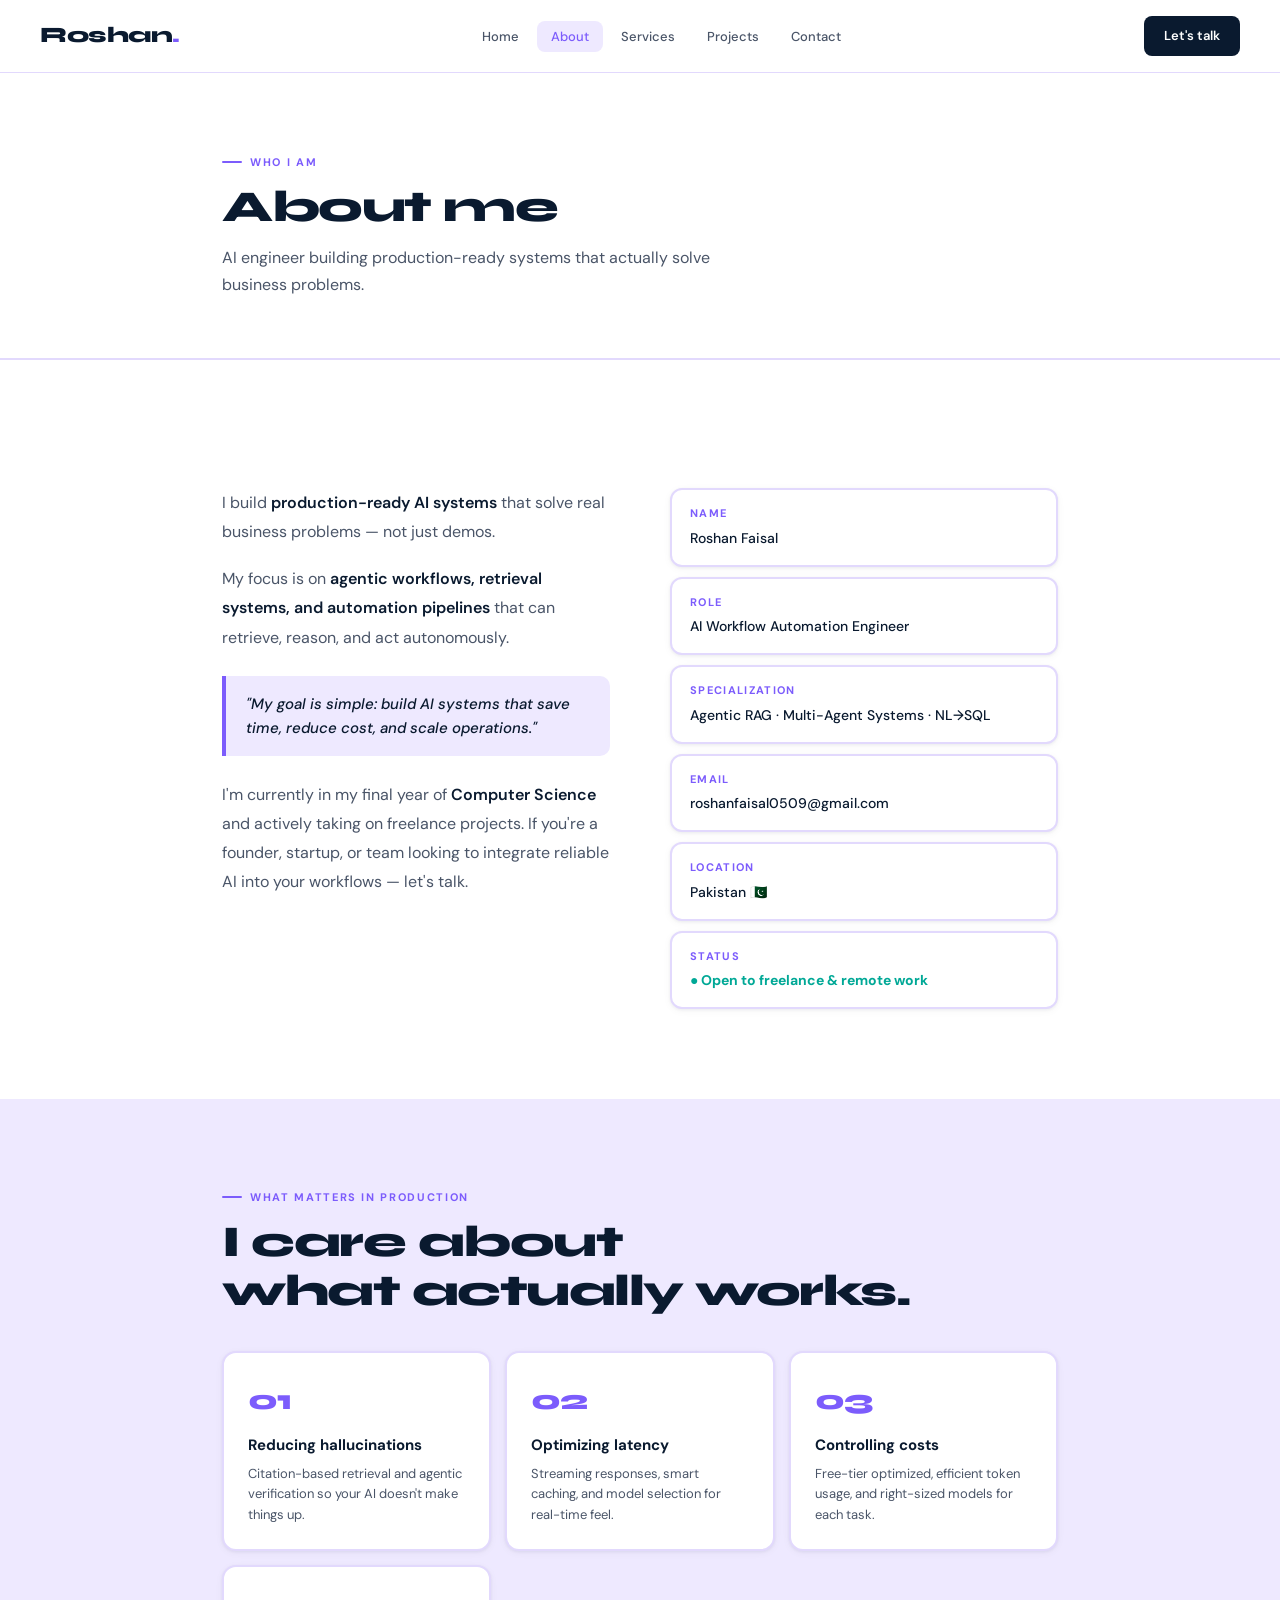
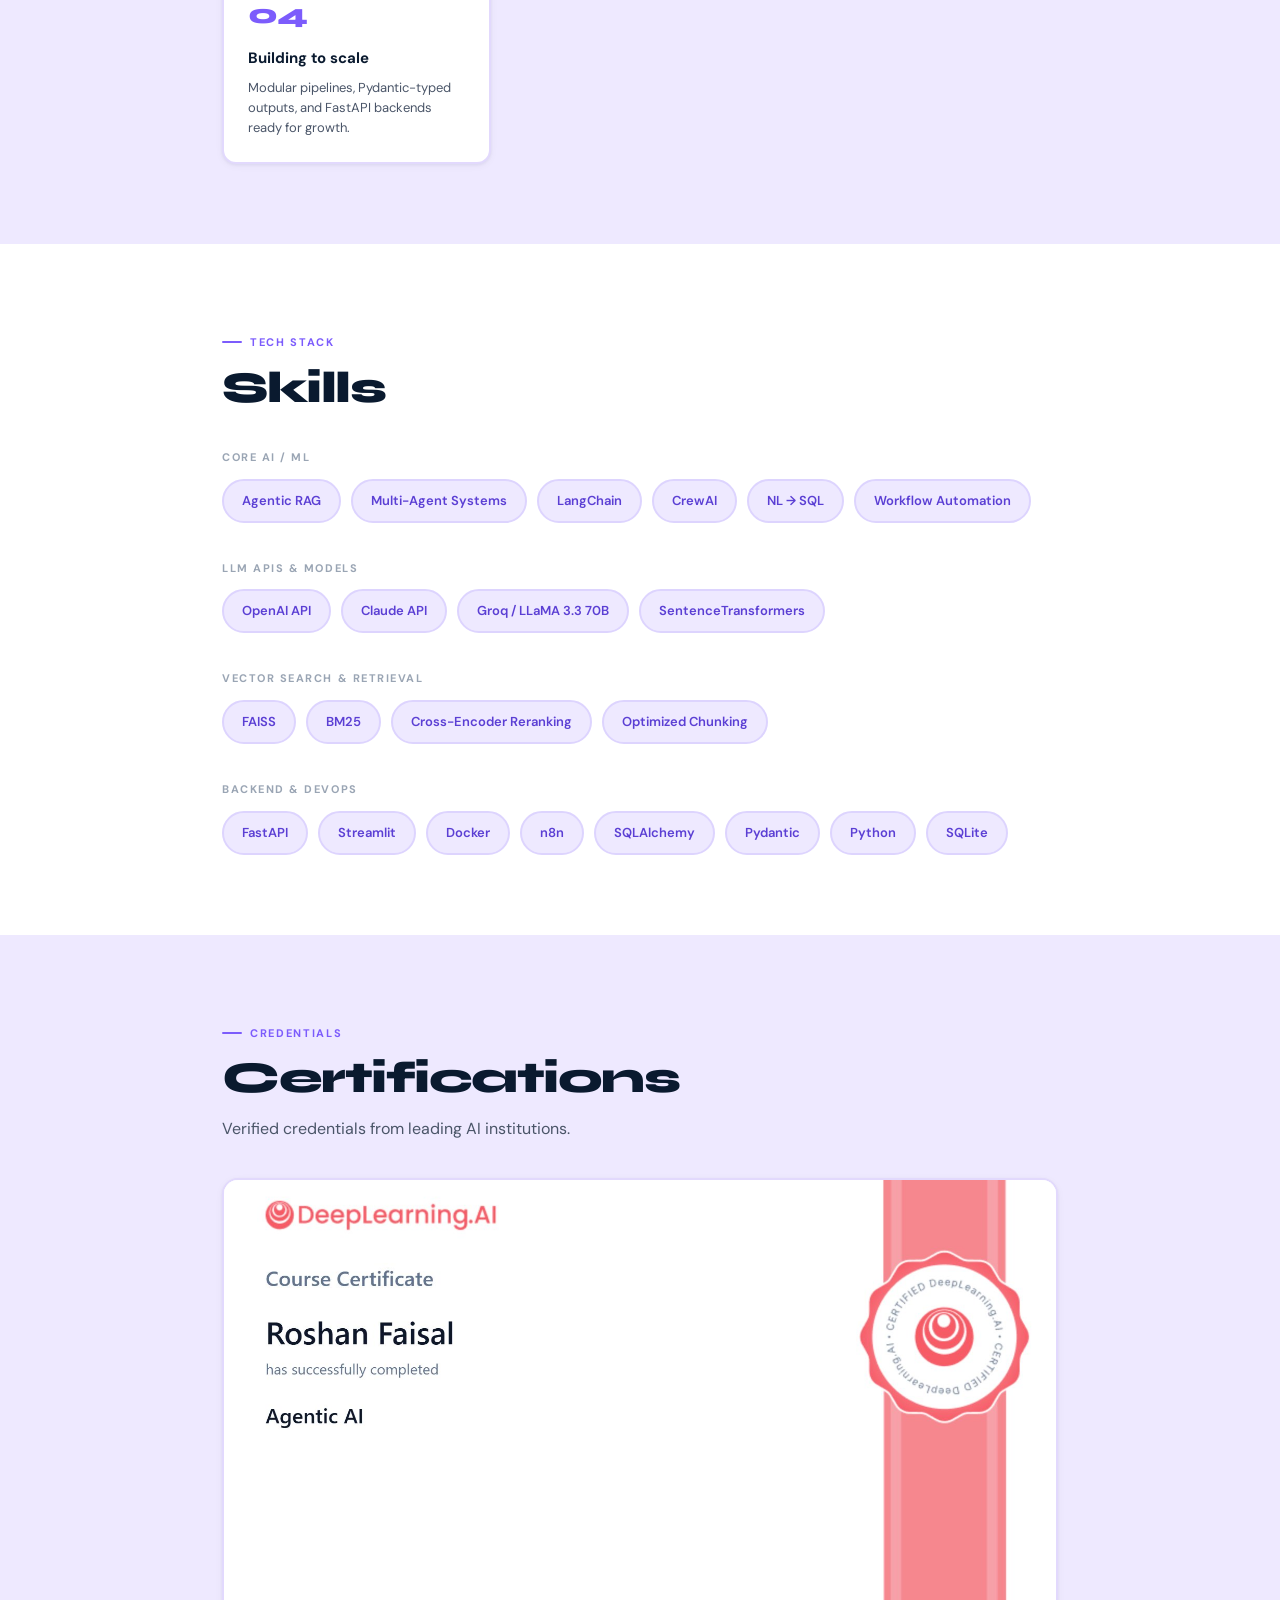
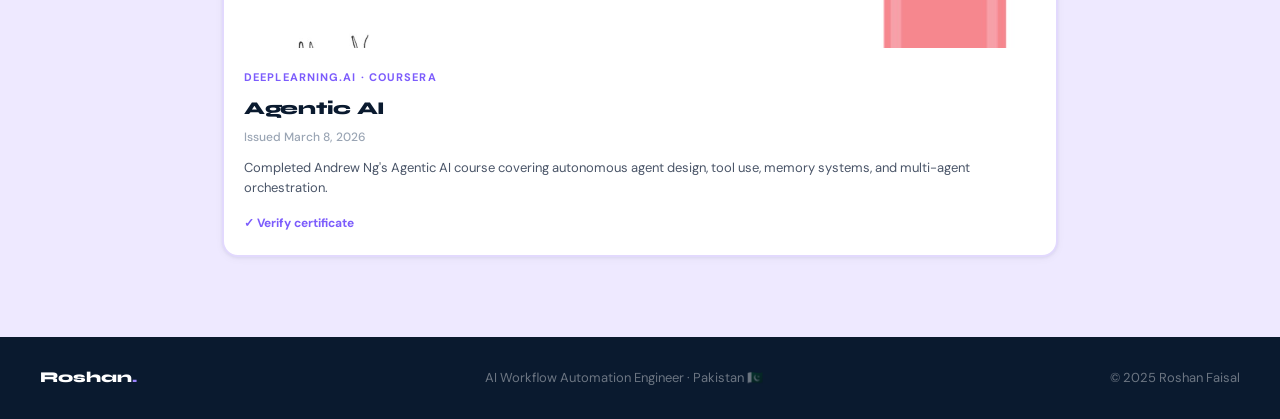
==== commit dc723187: "Add files via upload" ====
--- a/about.html
+++ b/about.html
@@ -1,41 +1,40 @@
 <!DOCTYPE html>
 <html lang="en">
 <head>
-<meta charset="UTF-8">
-<meta name="viewport" content="width=device-width, initial-scale=1.0">
+<meta charset="UTF-8"><meta name="viewport" content="width=device-width,initial-scale=1.0">
 <title>About — Roshan Faisal</title>
 <link rel="preconnect" href="https://fonts.googleapis.com">
-<link href="https://fonts.googleapis.com/css2?family=Syne:wght@400;600;700;800&family=DM+Sans:ital,opsz,wght@0,9..40,300;0,9..40,400;0,9..40,500;1,9..40,300&display=swap" rel="stylesheet">
+<link href="https://fonts.googleapis.com/css2?family=Syne:wght@400;600;700;800&family=DM+Sans:opsz,wght@9..40,300;9..40,400;9..40,500;9..40,600&display=swap" rel="stylesheet">
 <link rel="stylesheet" href="style.css">
 <style>
-.page-hero{padding:80px 24px 60px;border-bottom:1px solid var(--border-soft);}
-.about-grid{display:grid;grid-template-columns:1fr 1fr;gap:64px;align-items:start;margin-top:48px;}
+/* PAGE HERO — white */
+.page-hero{padding:80px 32px 60px;background:var(--bg-white);border-bottom:2px solid var(--border-soft);}
+/* ABOUT GRID */
+.about-section{padding:80px 32px;background:var(--bg-white);}
+.about-grid{display:grid;grid-template-columns:1fr 1fr;gap:60px;align-items:start;margin-top:48px;}
 .about-text p{font-size:16px;color:var(--text-muted);line-height:1.82;margin-bottom:18px;}
 .about-text p strong{color:var(--navy);font-weight:600;}
-.highlight-box{border-left:3px solid var(--purple);padding:16px 20px;background:var(--purple-dim);border-radius:0 8px 8px 0;margin:24px 0;font-size:15px;color:var(--navy);font-style:italic;line-height:1.6;font-weight:500;}
-.detail-card{background:var(--bg-soft);border:1.5px solid var(--border-soft);border-radius:12px;padding:16px 20px;margin-bottom:10px;}
+.highlight-box{border-left:4px solid var(--purple);padding:16px 20px;background:var(--purple-soft);border-radius:0 10px 10px 0;margin:24px 0;font-size:15px;color:var(--navy);font-style:italic;line-height:1.6;font-weight:500;}
+.detail-card{background:var(--bg-white);border:2px solid var(--border-soft);border-radius:12px;padding:14px 18px;margin-bottom:10px;box-shadow:var(--shadow-sm);}
 .detail-card-label{font-size:11px;font-weight:700;text-transform:uppercase;letter-spacing:.12em;color:var(--purple);margin-bottom:4px;}
 .detail-card-value{font-size:14px;color:var(--navy);font-weight:500;}
-
-.values-section{padding:80px 24px;border-bottom:1px solid var(--border-soft);background:var(--bg-soft);}
+/* VALUES — lavender bg */
+.values-section{padding:80px 32px;background:var(--bg-lavender);}
 .values-grid{display:grid;grid-template-columns:repeat(auto-fit,minmax(200px,1fr));gap:14px;margin-top:36px;}
-.value-card{background:var(--bg-card);border:1.5px solid var(--border-soft);border-radius:14px;padding:24px;box-shadow:var(--shadow);transition:box-shadow .2s,transform .2s;}
+.value-card{background:var(--bg-white);border:2px solid var(--border-soft);border-radius:14px;padding:24px;box-shadow:var(--shadow-sm);transition:box-shadow .2s,transform .2s;}
 .value-card:hover{box-shadow:var(--shadow-md);transform:translateY(-2px);}
 .value-num{font-family:var(--font-display);font-size:28px;font-weight:800;color:var(--purple);letter-spacing:-1px;margin-bottom:8px;}
 .value-title{font-size:15px;font-weight:700;color:var(--navy);margin-bottom:6px;}
 .value-desc{font-size:13px;color:var(--text-muted);line-height:1.55;}
-
-.skills-section{padding:80px 24px;border-bottom:1px solid var(--border-soft);}
-.skills-categories{display:flex;flex-direction:column;gap:32px;margin-top:36px;}
-.skill-category-title{font-size:11px;font-weight:700;text-transform:uppercase;letter-spacing:.12em;color:var(--text-dim);margin-bottom:10px;}
-.skills-row{display:flex;flex-wrap:wrap;gap:8px;}
-.skill-tag{font-size:13px;font-weight:500;padding:8px 16px;border-radius:100px;border:1.5px solid var(--border-soft);color:var(--text-muted);background:var(--bg-soft);transition:all .2s;cursor:default;}
-.skill-tag:hover{color:var(--purple);border-color:var(--border);background:var(--purple-dim);}
-.skill-tag.core{border-color:var(--border);color:var(--purple);background:var(--purple-dim);font-weight:600;}
-
-.certs-section{padding:80px 24px;}
+/* SKILLS — white bg */
+.skills-section{padding:80px 32px;background:var(--bg-white);}
+.skills-categories{display:flex;flex-direction:column;gap:36px;margin-top:36px;}
+.skill-category-title{font-size:11px;font-weight:700;text-transform:uppercase;letter-spacing:.14em;color:var(--text-dim);margin-bottom:12px;}
+.skills-row{display:flex;flex-wrap:wrap;gap:10px;}
+/* CERTS — lavender bg */
+.certs-section{padding:80px 32px;background:var(--bg-lavender);}
 .certs-grid{display:grid;grid-template-columns:repeat(auto-fit,minmax(300px,1fr));gap:20px;margin-top:36px;}
-.cert-card{background:var(--bg-card);border:1.5px solid var(--border-soft);border-radius:16px;overflow:hidden;box-shadow:var(--shadow);transition:box-shadow .2s,transform .2s;}
+.cert-card{background:var(--bg-white);border:2px solid var(--border-soft);border-radius:16px;overflow:hidden;box-shadow:var(--shadow-sm);transition:box-shadow .2s,transform .2s;}
 .cert-card:hover{box-shadow:var(--shadow-md);transform:translateY(-3px);}
 .cert-img-wrap{width:100%;aspect-ratio:16/9;overflow:hidden;background:var(--bg-soft);}
 .cert-img-wrap img{width:100%;height:100%;object-fit:cover;object-position:top;}
@@ -44,24 +43,24 @@
 .cert-name{font-family:var(--font-display);font-size:18px;font-weight:800;color:var(--navy);margin-bottom:4px;letter-spacing:-.3px;}
 .cert-date{font-size:12px;color:var(--text-dim);margin-bottom:10px;font-weight:500;}
 .cert-desc{font-size:13px;color:var(--text-muted);line-height:1.6;}
-.cert-verify{display:inline-flex;align-items:center;gap:6px;margin-top:14px;font-size:12px;color:var(--purple);text-decoration:none;font-weight:600;}
+.cert-verify{display:inline-flex;align-items:center;gap:6px;margin-top:14px;font-size:12px;color:var(--purple);text-decoration:none;font-weight:700;}
 .cert-verify:hover{text-decoration:underline;}
-
-@media(max-width:768px){.about-grid{grid-template-columns:1fr;gap:40px;}}
+@media(max-width:768px){.about-grid{grid-template-columns:1fr;gap:36px;}.about-section,.values-section,.skills-section,.certs-section,.page-hero{padding:60px 20px;}}
 </style>
 </head>
 <body>
 <nav>
   <a href="index.html" class="nav-logo">Roshan<span>.</span></a>
   <ul class="nav-links">
-    <li><a href="index.html">Home</a></li>
-    <li><a href="about.html" class="active">About</a></li>
-    <li><a href="services.html">Services</a></li>
-    <li><a href="projects.html">Projects</a></li>
-    <li><a href="contact.html">Contact</a></li>
+    <li><a href="index.html">Home</a></li><li><a href="about.html" class="active">About</a></li><li><a href="services.html">Services</a></li><li><a href="projects.html">Projects</a></li><li><a href="contact.html">Contact</a></li>
   </ul>
   <a href="contact.html" class="nav-cta">Let's talk</a>
+  <button class="nav-hamburger" id="ham"><span></span><span></span><span></span></button>
 </nav>
+<div class="mobile-menu" id="mob">
+  <button class="mobile-close" id="mob-close">✕</button>
+  <a href="index.html">Home</a><a href="about.html" class="active">About</a><a href="services.html">Services</a><a href="projects.html">Projects</a><a href="contact.html">Contact</a>
+</div>
 
 <div class="page-wrapper">
 <section class="page-hero">
@@ -69,6 +68,11 @@
     <div class="section-label">Who I am</div>
     <h1 class="section-title">About me</h1>
     <p class="section-sub">AI engineer building production-ready systems that actually solve business problems.</p>
+  </div>
+</section>
+
+<section class="about-section">
+  <div class="container">
     <div class="about-grid">
       <div class="about-text fade-in">
         <p>I build <strong>production-ready AI systems</strong> that solve real business problems — not just demos.</p>
@@ -82,7 +86,7 @@
         <div class="detail-card"><div class="detail-card-label">Specialization</div><div class="detail-card-value">Agentic RAG · Multi-Agent Systems · NL→SQL</div></div>
         <div class="detail-card"><div class="detail-card-label">Email</div><div class="detail-card-value">roshanfaisal0509@gmail.com</div></div>
         <div class="detail-card"><div class="detail-card-label">Location</div><div class="detail-card-value">Pakistan 🇵🇰</div></div>
-        <div class="detail-card"><div class="detail-card-label">Status</div><div class="detail-card-value" style="color:var(--teal);font-weight:600;">● Open to freelance & remote work</div></div>
+        <div class="detail-card"><div class="detail-card-label">Status</div><div class="detail-card-value" style="color:var(--teal);font-weight:700;">● Open to freelance & remote work</div></div>
       </div>
     </div>
   </div>
@@ -109,7 +113,7 @@
       <div>
         <div class="skill-category-title">Core AI / ML</div>
         <div class="skills-row">
-          <span class="skill-tag core">Agentic RAG</span><span class="skill-tag core">Multi-Agent Systems</span><span class="skill-tag core">LangChain</span><span class="skill-tag core">CrewAI</span><span class="skill-tag core">NL → SQL</span><span class="skill-tag core">Workflow Automation</span>
+          <span class="skill-tag">Agentic RAG</span><span class="skill-tag">Multi-Agent Systems</span><span class="skill-tag">LangChain</span><span class="skill-tag">CrewAI</span><span class="skill-tag">NL → SQL</span><span class="skill-tag">Workflow Automation</span>
         </div>
       </div>
       <div>
@@ -141,46 +145,28 @@
     <p class="section-sub">Verified credentials from leading AI institutions.</p>
     <div class="certs-grid">
       <div class="cert-card fade-in">
-        <div class="cert-img-wrap">
-          <img src="certificate.png" alt="Agentic AI Certificate — DeepLearning.AI">
-        </div>
+        <div class="cert-img-wrap"><img src="certificate.png" alt="Agentic AI Certificate — DeepLearning.AI"></div>
         <div class="cert-body">
           <div class="cert-issuer">DeepLearning.AI · Coursera</div>
           <div class="cert-name">Agentic AI</div>
           <div class="cert-date">Issued March 8, 2026</div>
           <div class="cert-desc">Completed Andrew Ng's Agentic AI course covering autonomous agent design, tool use, memory systems, and multi-agent orchestration.</div>
-          <a href="https://learn.deeplearning.ai/certificates/c5d5f5a0-1662-4665-b143-c9c863387821" target="_blank" class="cert-verify">
-            <svg width="12" height="12" fill="none" stroke="currentColor" stroke-width="2" viewBox="0 0 24 24"><path d="M9 12l2 2 4-4"/><path d="M21 12a9 9 0 1 1-18 0 9 9 0 0 1 18 0z"/></svg>
-            Verify certificate
-          </a>
+          <a href="https://learn.deeplearning.ai/certificates/c5d5f5a0-1662-4665-b143-c9c863387821" target="_blank" class="cert-verify">✓ Verify certificate</a>
         </div>
       </div>
-      <!--
-      ADD MORE CERTIFICATES HERE — copy the block below and fill in your details:
-      <div class="cert-card fade-in">
-        <div class="cert-img-wrap"><img src="certificate2.png" alt="Certificate Name"></div>
-        <div class="cert-body">
-          <div class="cert-issuer">ISSUER · Platform</div>
-          <div class="cert-name">Course Name</div>
-          <div class="cert-date">Issued Month Year</div>
-          <div class="cert-desc">Short description.</div>
-          <a href="VERIFY_LINK" target="_blank" class="cert-verify">Verify certificate</a>
-        </div>
-      </div>
-      -->
+      <!-- ADD MORE CERTS: copy block above, change image to certificate2.png etc. -->
     </div>
   </div>
 </section>
 </div>
 
-<footer>
-  <div class="footer-logo">Roshan<span>.</span></div>
-  <div>AI Workflow Automation Engineer · Pakistan 🇵🇰</div>
-  <div>© 2025 Roshan Faisal</div>
-</footer>
+<footer><div class="footer-logo">Roshan<span>.</span></div><div>AI Workflow Automation Engineer · Pakistan 🇵🇰</div><div>© 2025 Roshan Faisal</div></footer>
 <script>
-const obs=new IntersectionObserver(entries=>{entries.forEach((e,i)=>{if(e.isIntersecting)setTimeout(()=>e.target.classList.add('visible'),i*80);});},{threshold:.1});
+const ham=document.getElementById('ham');const mob=document.getElementById('mob');
+ham.addEventListener('click',()=>{ham.classList.toggle('open');mob.classList.toggle('open');document.body.style.overflow=mob.classList.contains('open')?'hidden':'';});
+document.getElementById('mob-close').addEventListener('click',()=>{ham.classList.remove('open');mob.classList.remove('open');document.body.style.overflow='';});
+document.querySelectorAll('.mobile-menu a').forEach(a=>a.addEventListener('click',()=>{ham.classList.remove('open');mob.classList.remove('open');document.body.style.overflow='';}));
+const obs=new IntersectionObserver(entries=>{entries.forEach((e,i)=>{if(e.isIntersecting)setTimeout(()=>e.target.classList.add('visible'),i*80);});},{threshold:.08});
 document.querySelectorAll('.fade-in').forEach(el=>obs.observe(el));
 </script>
-</body>
-</html>
+</body></html>
--- a/style.css
+++ b/style.css
@@ -1,64 +1,65 @@
-/* ============================================
-   ROSHAN FAISAL PORTFOLIO — LIGHT THEME
-   Brand: Navy #0A1A2F · Purple #7C5CFC
-   ============================================ */
+/* ROSHAN FAISAL PORTFOLIO — REFINED LIGHT THEME */
 :root {
-  --navy:        #0A1A2F;
-  --purple:      #7C5CFC;
-  --purple-dark: #5B3FD4;
-  --purple-light:#9B84FD;
-  --purple-dim:  rgba(124,92,252,0.10);
-  --purple-glow: rgba(124,92,252,0.06);
-  --teal:        #00A896;
-  --bg:          #FFFFFF;
-  --bg-soft:     #F7F8FC;
-  --bg-card:     #FFFFFF;
-  --text:        #0A1A2F;
-  --text-muted:  #4A5568;
-  --text-dim:    #9AA5B4;
-  --border:      rgba(124,92,252,0.2);
-  --border-soft: #E8ECF4;
-  --shadow:      0 1px 4px rgba(10,26,47,0.07), 0 4px 16px rgba(10,26,47,0.05);
-  --shadow-md:   0 2px 8px rgba(10,26,47,0.10), 0 8px 28px rgba(10,26,47,0.09);
-  --font-display:'Syne', sans-serif;
-  --font-body:   'DM Sans', sans-serif;
+  --navy:#0A1A2F;--purple:#7C5CFC;--purple-dark:#5B3FD4;--purple-light:#9B84FD;
+  --purple-soft:#EEE9FF;--purple-mid:#DDD4FE;--purple-dim:rgba(124,92,252,0.12);
+  --teal:#00A896;--bg-white:#FFFFFF;--bg-soft:#F5F3FF;--bg-lavender:#EEE9FF;
+  --text:#0A1A2F;--text-muted:#4A5568;--text-dim:#9AA5B4;
+  --border:rgba(124,92,252,0.25);--border-soft:#E2D9FD;
+  --shadow-sm:0 1px 3px rgba(10,26,47,0.06),0 2px 8px rgba(10,26,47,0.04);
+  --shadow-md:0 4px 12px rgba(10,26,47,0.10),0 8px 28px rgba(10,26,47,0.08);
+  --font-display:'Syne',sans-serif;--font-body:'DM Sans',sans-serif;
 }
 *,*::before,*::after{box-sizing:border-box;margin:0;padding:0;}
 html{scroll-behavior:smooth;}
-body{background:var(--bg);color:var(--text);font-family:var(--font-body);font-size:16px;line-height:1.7;overflow-x:hidden;}
-body::before{content:'';position:fixed;inset:0;background-image:radial-gradient(circle,rgba(124,92,252,0.10) 1px,transparent 1px);background-size:32px 32px;pointer-events:none;z-index:0;opacity:.6;}
+body{background:var(--bg-white);color:var(--text);font-family:var(--font-body);font-size:16px;line-height:1.7;overflow-x:hidden;}
 
 /* NAV */
-nav{position:fixed;top:0;left:0;right:0;z-index:100;display:flex;align-items:center;justify-content:space-between;padding:16px 40px;background:rgba(255,255,255,0.93);backdrop-filter:blur(20px);border-bottom:1px solid var(--border-soft);}
+nav{position:fixed;top:0;left:0;right:0;z-index:200;display:flex;align-items:center;justify-content:space-between;padding:16px 40px;background:rgba(255,255,255,0.96);backdrop-filter:blur(20px);border-bottom:1px solid var(--border-soft);}
 .nav-logo{font-family:var(--font-display);font-size:22px;font-weight:800;color:var(--navy);text-decoration:none;letter-spacing:-.5px;}
 .nav-logo span{color:var(--purple);}
 .nav-links{display:flex;gap:4px;list-style:none;}
 .nav-links a{font-size:13px;color:var(--text-muted);text-decoration:none;font-weight:500;padding:7px 14px;border-radius:8px;transition:color .2s,background .2s;}
 .nav-links a:hover{color:var(--navy);background:var(--bg-soft);}
-.nav-links a.active{color:var(--purple);background:var(--purple-dim);}
+.nav-links a.active{color:var(--purple);background:var(--purple-soft);}
 .nav-cta{font-size:13px;padding:9px 20px;border-radius:8px;background:var(--navy);color:#fff;text-decoration:none;font-weight:600;transition:background .2s;}
 .nav-cta:hover{background:var(--purple);}
 
+/* HAMBURGER */
+.nav-hamburger{display:none;flex-direction:column;gap:5px;cursor:pointer;padding:6px;border:none;background:none;}
+.nav-hamburger span{display:block;width:22px;height:2px;background:var(--navy);border-radius:2px;transition:all .3s;}
+.nav-hamburger.open span:nth-child(1){transform:rotate(45deg) translate(5px,5px);}
+.nav-hamburger.open span:nth-child(2){opacity:0;}
+.nav-hamburger.open span:nth-child(3){transform:rotate(-45deg) translate(5px,-5px);}
+.mobile-menu{display:none;position:fixed;inset:0;background:rgba(10,26,47,0.97);z-index:190;flex-direction:column;align-items:center;justify-content:center;gap:6px;}
+.mobile-menu.open{display:flex;}
+.mobile-menu a{font-family:var(--font-display);font-size:32px;font-weight:800;color:#fff;text-decoration:none;padding:12px 32px;border-radius:12px;transition:color .2s;letter-spacing:-.5px;}
+.mobile-menu a:hover,.mobile-menu a.active{color:var(--purple-light);}
+.mobile-close{position:absolute;top:20px;right:24px;font-size:32px;color:#fff;cursor:pointer;background:none;border:none;font-family:var(--font-display);font-weight:800;line-height:1;}
+
 /* LAYOUT */
-.page-wrapper{position:relative;z-index:1;padding-top:64px;}
-.container{max-width:900px;margin:0 auto;padding:0 24px;}
+.page-wrapper{padding-top:64px;}
+.container{max-width:900px;margin:0 auto;padding:0 32px;}
 
 /* SECTION LABELS */
 .section-label{display:inline-flex;align-items:center;gap:8px;font-size:11px;font-weight:700;letter-spacing:.15em;text-transform:uppercase;color:var(--purple);margin-bottom:12px;}
 .section-label::before{content:'';width:20px;height:2px;background:var(--purple);border-radius:2px;}
-.section-title{font-family:var(--font-display);font-size:clamp(28px,5vw,42px);font-weight:800;letter-spacing:-1.5px;line-height:1.1;color:var(--navy);margin-bottom:12px;}
-.section-sub{font-size:16px;color:var(--text-muted);max-width:520px;font-weight:400;line-height:1.7;}
+.section-title{font-family:var(--font-display);font-size:clamp(28px,5vw,44px);font-weight:800;letter-spacing:-1.5px;line-height:1.1;color:var(--navy);margin-bottom:12px;}
+.section-sub{font-size:16px;color:var(--text-muted);max-width:520px;line-height:1.7;}
 
 /* BUTTONS */
-.btn-primary{display:inline-flex;align-items:center;gap:8px;font-size:15px;font-weight:600;padding:13px 26px;border-radius:10px;background:var(--purple);color:#fff;text-decoration:none;border:none;cursor:pointer;font-family:var(--font-body);transition:transform .15s,background .15s;}
+.btn-primary{display:inline-flex;align-items:center;gap:8px;font-size:15px;font-weight:600;padding:13px 28px;border-radius:10px;background:var(--purple);color:#fff;text-decoration:none;border:none;cursor:pointer;font-family:var(--font-body);transition:transform .15s,background .15s;}
 .btn-primary:hover{background:var(--purple-dark);transform:translateY(-1px);}
-.btn-outline{display:inline-flex;align-items:center;gap:8px;font-size:15px;font-weight:600;padding:13px 26px;border-radius:10px;background:transparent;color:var(--navy);text-decoration:none;border:1.5px solid var(--border-soft);cursor:pointer;font-family:var(--font-body);transition:border-color .15s,background .15s,color .15s;}
-.btn-outline:hover{border-color:var(--purple);background:var(--purple-dim);color:var(--purple);}
+.btn-outline{display:inline-flex;align-items:center;gap:8px;font-size:15px;font-weight:600;padding:13px 28px;border-radius:10px;background:transparent;color:var(--navy);text-decoration:none;border:2px solid var(--border-soft);cursor:pointer;font-family:var(--font-body);transition:border-color .15s,background .15s,color .15s;}
+.btn-outline:hover{border-color:var(--purple);background:var(--purple-soft);color:var(--purple);}
+
+/* SKILL TAGS — ALL PURPLE FILLED */
+.skill-tag{font-size:13px;font-weight:600;padding:9px 18px;border-radius:100px;border:2px solid var(--purple-mid);color:var(--purple-dark);background:var(--purple-soft);transition:all .2s;cursor:default;display:inline-block;}
+.skill-tag:hover{background:var(--purple);color:#fff;border-color:var(--purple);}
 
 /* FOOTER */
-footer{position:relative;z-index:1;padding:24px 40px;border-top:1px solid var(--border-soft);background:var(--bg-soft);display:flex;align-items:center;justify-content:space-between;font-size:13px;color:var(--text-dim);flex-wrap:wrap;gap:8px;}
-.footer-logo{font-family:var(--font-display);font-weight:800;color:var(--navy);font-size:15px;}
-.footer-logo span{color:var(--purple);}
+footer{padding:28px 40px;background:var(--navy);border-top:none;display:flex;align-items:center;justify-content:space-between;font-size:13px;color:rgba(255,255,255,0.4);flex-wrap:wrap;gap:8px;}
+.footer-logo{font-family:var(--font-display);font-weight:800;color:#fff;font-size:15px;}
+.footer-logo span{color:var(--purple-light);}
 
 /* ANIMATIONS */
 .fade-in{opacity:0;transform:translateY(20px);transition:opacity .55s ease,transform .55s ease;}
@@ -66,6 +67,8 @@
 
 @media(max-width:768px){
   nav{padding:14px 20px;}
-  .nav-links{display:none;}
-  footer{flex-direction:column;text-align:center;}
+  .nav-links,.nav-cta{display:none;}
+  .nav-hamburger{display:flex;}
+  .container{padding:0 20px;}
+  footer{flex-direction:column;text-align:center;padding:20px;}
 }
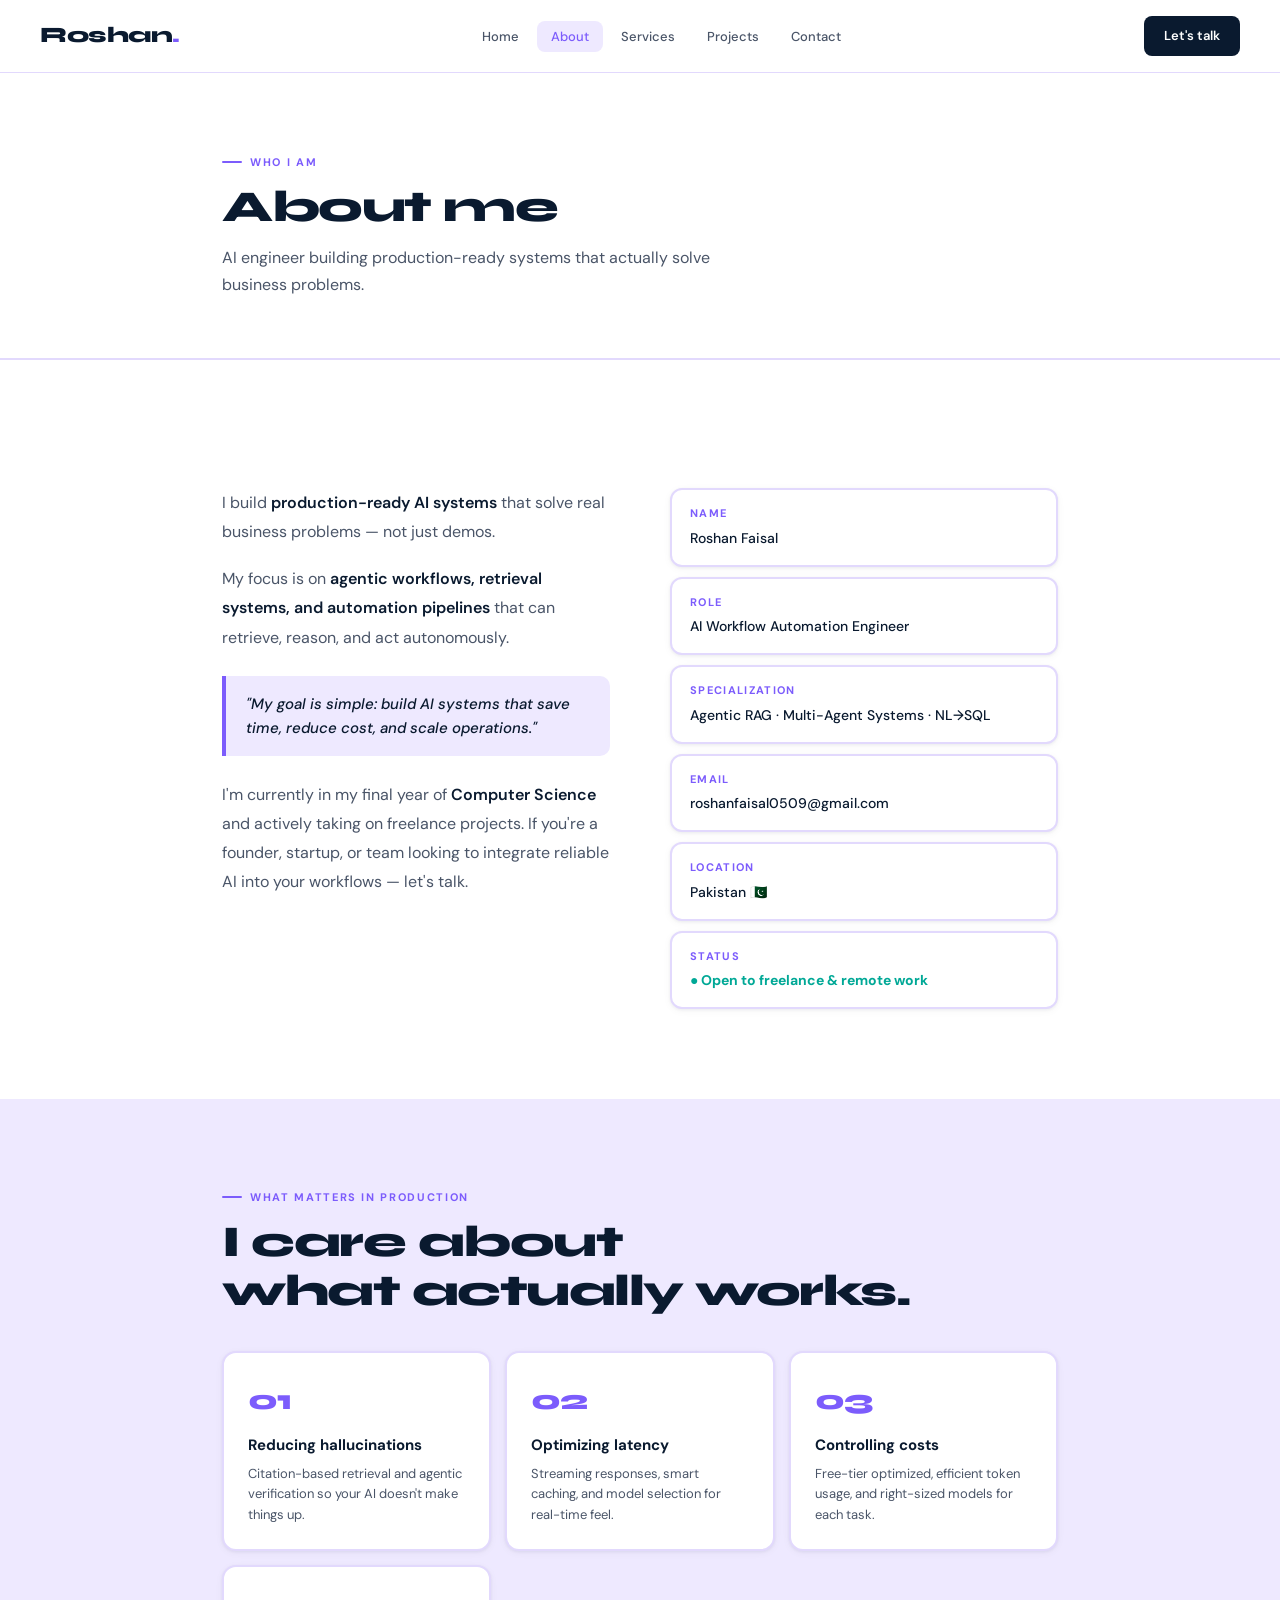
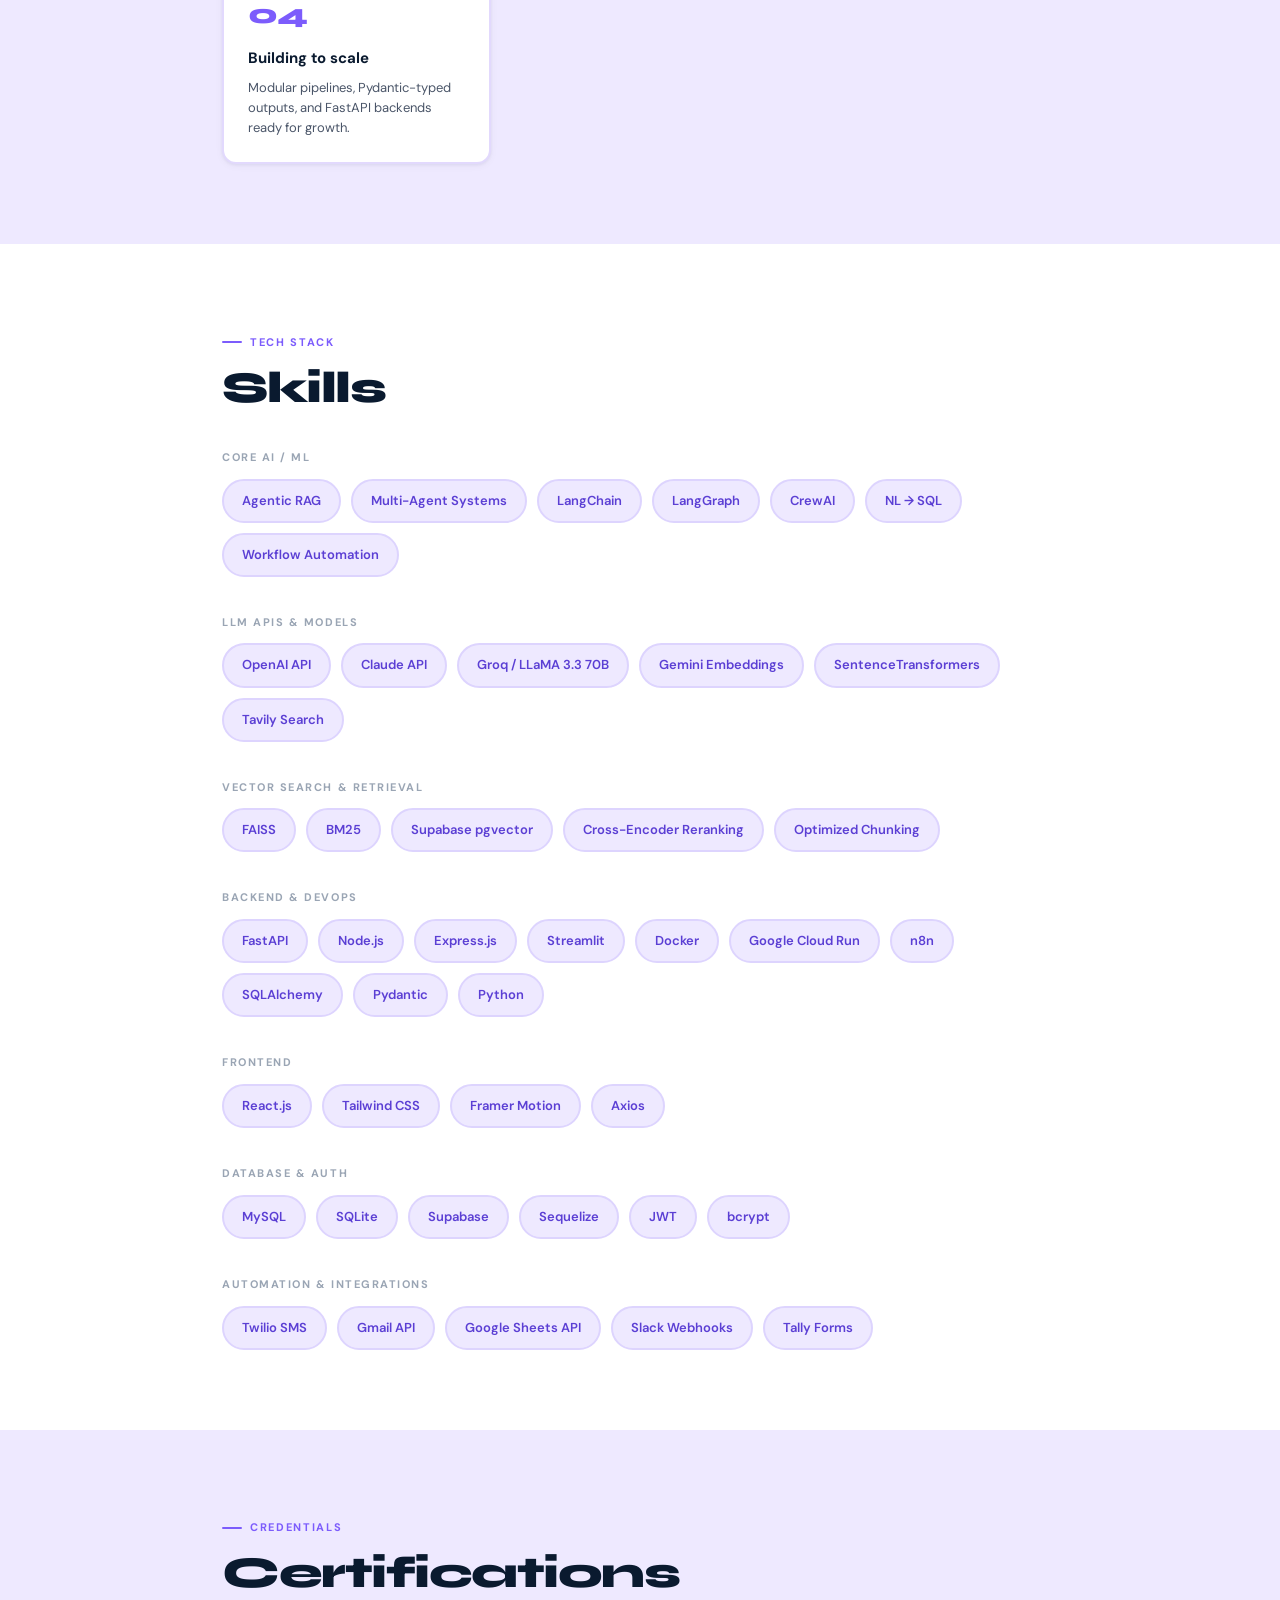
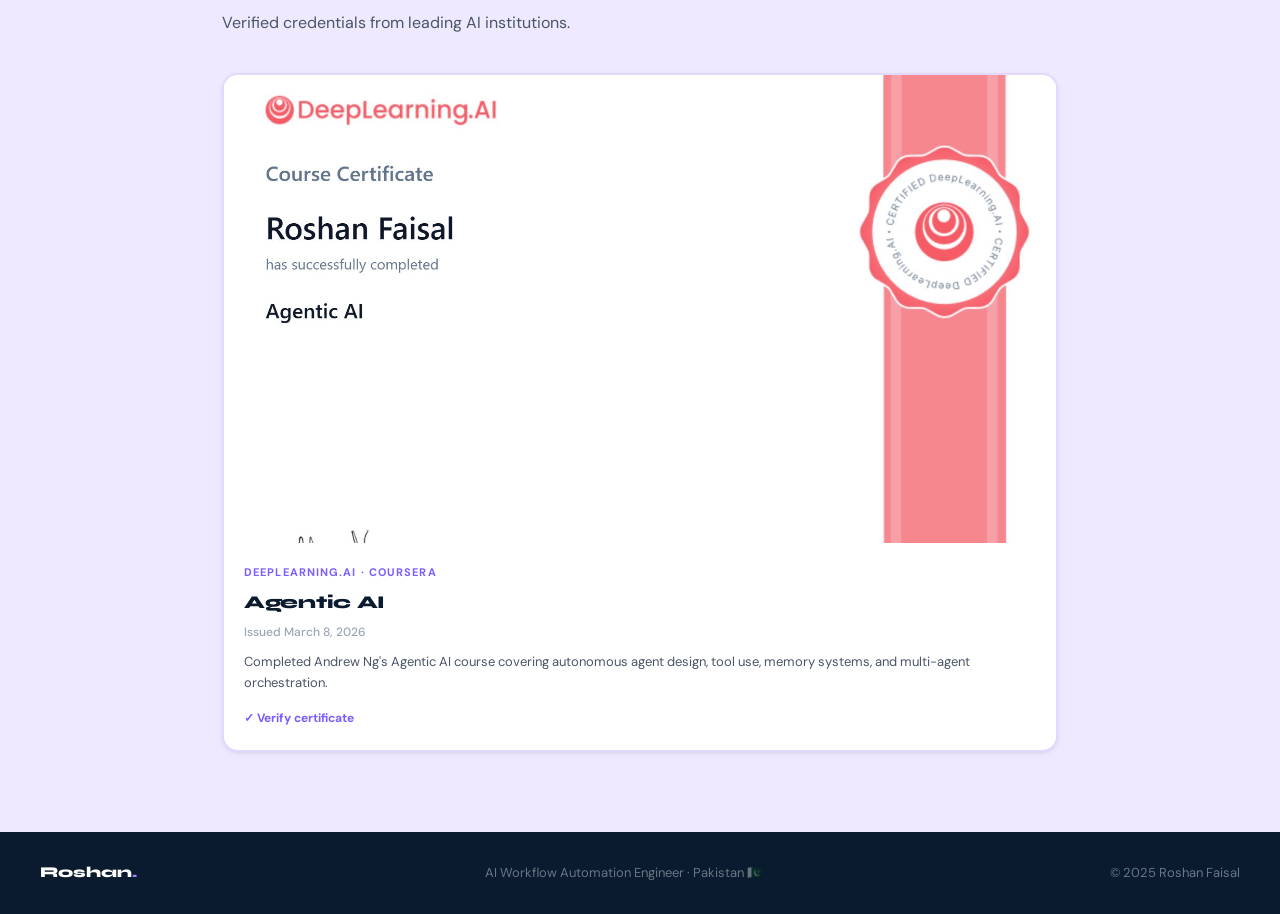
==== commit fa97a1ad: "Update about.html" ====
--- a/about.html
+++ b/about.html
@@ -7,9 +7,7 @@
 <link href="https://fonts.googleapis.com/css2?family=Syne:wght@400;600;700;800&family=DM+Sans:opsz,wght@9..40,300;9..40,400;9..40,500;9..40,600&display=swap" rel="stylesheet">
 <link rel="stylesheet" href="style.css">
 <style>
-/* PAGE HERO — white */
 .page-hero{padding:80px 32px 60px;background:var(--bg-white);border-bottom:2px solid var(--border-soft);}
-/* ABOUT GRID */
 .about-section{padding:80px 32px;background:var(--bg-white);}
 .about-grid{display:grid;grid-template-columns:1fr 1fr;gap:60px;align-items:start;margin-top:48px;}
 .about-text p{font-size:16px;color:var(--text-muted);line-height:1.82;margin-bottom:18px;}
@@ -18,7 +16,6 @@
 .detail-card{background:var(--bg-white);border:2px solid var(--border-soft);border-radius:12px;padding:14px 18px;margin-bottom:10px;box-shadow:var(--shadow-sm);}
 .detail-card-label{font-size:11px;font-weight:700;text-transform:uppercase;letter-spacing:.12em;color:var(--purple);margin-bottom:4px;}
 .detail-card-value{font-size:14px;color:var(--navy);font-weight:500;}
-/* VALUES — lavender bg */
 .values-section{padding:80px 32px;background:var(--bg-lavender);}
 .values-grid{display:grid;grid-template-columns:repeat(auto-fit,minmax(200px,1fr));gap:14px;margin-top:36px;}
 .value-card{background:var(--bg-white);border:2px solid var(--border-soft);border-radius:14px;padding:24px;box-shadow:var(--shadow-sm);transition:box-shadow .2s,transform .2s;}
@@ -26,12 +23,10 @@
 .value-num{font-family:var(--font-display);font-size:28px;font-weight:800;color:var(--purple);letter-spacing:-1px;margin-bottom:8px;}
 .value-title{font-size:15px;font-weight:700;color:var(--navy);margin-bottom:6px;}
 .value-desc{font-size:13px;color:var(--text-muted);line-height:1.55;}
-/* SKILLS — white bg */
 .skills-section{padding:80px 32px;background:var(--bg-white);}
 .skills-categories{display:flex;flex-direction:column;gap:36px;margin-top:36px;}
 .skill-category-title{font-size:11px;font-weight:700;text-transform:uppercase;letter-spacing:.14em;color:var(--text-dim);margin-bottom:12px;}
 .skills-row{display:flex;flex-wrap:wrap;gap:10px;}
-/* CERTS — lavender bg */
 .certs-section{padding:80px 32px;background:var(--bg-lavender);}
 .certs-grid{display:grid;grid-template-columns:repeat(auto-fit,minmax(300px,1fr));gap:20px;margin-top:36px;}
 .cert-card{background:var(--bg-white);border:2px solid var(--border-soft);border-radius:16px;overflow:hidden;box-shadow:var(--shadow-sm);transition:box-shadow .2s,transform .2s;}
@@ -86,7 +81,7 @@
         <div class="detail-card"><div class="detail-card-label">Specialization</div><div class="detail-card-value">Agentic RAG · Multi-Agent Systems · NL→SQL</div></div>
         <div class="detail-card"><div class="detail-card-label">Email</div><div class="detail-card-value">roshanfaisal0509@gmail.com</div></div>
         <div class="detail-card"><div class="detail-card-label">Location</div><div class="detail-card-value">Pakistan 🇵🇰</div></div>
-        <div class="detail-card"><div class="detail-card-label">Status</div><div class="detail-card-value" style="color:var(--teal);font-weight:700;">● Open to freelance & remote work</div></div>
+        <div class="detail-card"><div class="detail-card-label">Status</div><div class="detail-card-value" style="color:var(--teal);font-weight:700;">● Open to freelance &amp; remote work</div></div>
       </div>
     </div>
   </div>
@@ -110,30 +105,56 @@
     <div class="section-label">Tech stack</div>
     <h2 class="section-title">Skills</h2>
     <div class="skills-categories">
+
       <div>
         <div class="skill-category-title">Core AI / ML</div>
         <div class="skills-row">
-          <span class="skill-tag">Agentic RAG</span><span class="skill-tag">Multi-Agent Systems</span><span class="skill-tag">LangChain</span><span class="skill-tag">CrewAI</span><span class="skill-tag">NL → SQL</span><span class="skill-tag">Workflow Automation</span>
+          <span class="skill-tag">Agentic RAG</span><span class="skill-tag">Multi-Agent Systems</span><span class="skill-tag">LangChain</span><span class="skill-tag">LangGraph</span><span class="skill-tag">CrewAI</span><span class="skill-tag">NL → SQL</span><span class="skill-tag">Workflow Automation</span>
         </div>
       </div>
+
       <div>
         <div class="skill-category-title">LLM APIs & Models</div>
         <div class="skills-row">
-          <span class="skill-tag">OpenAI API</span><span class="skill-tag">Claude API</span><span class="skill-tag">Groq / LLaMA 3.3 70B</span><span class="skill-tag">SentenceTransformers</span>
+          <span class="skill-tag">OpenAI API</span><span class="skill-tag">Claude API</span><span class="skill-tag">Groq / LLaMA 3.3 70B</span><span class="skill-tag">Gemini Embeddings</span><span class="skill-tag">SentenceTransformers</span><span class="skill-tag">Tavily Search</span>
         </div>
       </div>
+
       <div>
         <div class="skill-category-title">Vector Search & Retrieval</div>
         <div class="skills-row">
-          <span class="skill-tag">FAISS</span><span class="skill-tag">BM25</span><span class="skill-tag">Cross-Encoder Reranking</span><span class="skill-tag">Optimized Chunking</span>
+          <span class="skill-tag">FAISS</span><span class="skill-tag">BM25</span><span class="skill-tag">Supabase pgvector</span><span class="skill-tag">Cross-Encoder Reranking</span><span class="skill-tag">Optimized Chunking</span>
         </div>
       </div>
+
       <div>
         <div class="skill-category-title">Backend & DevOps</div>
         <div class="skills-row">
-          <span class="skill-tag">FastAPI</span><span class="skill-tag">Streamlit</span><span class="skill-tag">Docker</span><span class="skill-tag">n8n</span><span class="skill-tag">SQLAlchemy</span><span class="skill-tag">Pydantic</span><span class="skill-tag">Python</span><span class="skill-tag">SQLite</span>
+          <span class="skill-tag">FastAPI</span><span class="skill-tag">Node.js</span><span class="skill-tag">Express.js</span><span class="skill-tag">Streamlit</span><span class="skill-tag">Docker</span><span class="skill-tag">Google Cloud Run</span><span class="skill-tag">n8n</span><span class="skill-tag">SQLAlchemy</span><span class="skill-tag">Pydantic</span><span class="skill-tag">Python</span>
         </div>
       </div>
+
+      <div>
+        <div class="skill-category-title">Frontend</div>
+        <div class="skills-row">
+          <span class="skill-tag">React.js</span><span class="skill-tag">Tailwind CSS</span><span class="skill-tag">Framer Motion</span><span class="skill-tag">Axios</span>
+        </div>
+      </div>
+
+      <div>
+        <div class="skill-category-title">Database & Auth</div>
+        <div class="skills-row">
+          <span class="skill-tag">MySQL</span><span class="skill-tag">SQLite</span><span class="skill-tag">Supabase</span><span class="skill-tag">Sequelize</span><span class="skill-tag">JWT</span><span class="skill-tag">bcrypt</span>
+        </div>
+      </div>
+
+      <div>
+        <div class="skill-category-title">Automation & Integrations</div>
+        <div class="skills-row">
+          <span class="skill-tag">Twilio SMS</span><span class="skill-tag">Gmail API</span><span class="skill-tag">Google Sheets API</span><span class="skill-tag">Slack Webhooks</span><span class="skill-tag">Tally Forms</span>
+        </div>
+      </div>
+
     </div>
   </div>
 </section>
@@ -162,11 +183,11 @@
 
 <footer><div class="footer-logo">Roshan<span>.</span></div><div>AI Workflow Automation Engineer · Pakistan 🇵🇰</div><div>© 2025 Roshan Faisal</div></footer>
 <script>
-const ham=document.getElementById('ham');const mob=document.getElementById('mob');
-ham.addEventListener('click',()=>{ham.classList.toggle('open');mob.classList.toggle('open');document.body.style.overflow=mob.classList.contains('open')?'hidden':'';});
-document.getElementById('mob-close').addEventListener('click',()=>{ham.classList.remove('open');mob.classList.remove('open');document.body.style.overflow='';});
-document.querySelectorAll('.mobile-menu a').forEach(a=>a.addEventListener('click',()=>{ham.classList.remove('open');mob.classList.remove('open');document.body.style.overflow='';}));
-const obs=new IntersectionObserver(entries=>{entries.forEach((e,i)=>{if(e.isIntersecting)setTimeout(()=>e.target.classList.add('visible'),i*80);});},{threshold:.08});
-document.querySelectorAll('.fade-in').forEach(el=>obs.observe(el));
+const ham=document.getElementById("ham");const mob=document.getElementById("mob");
+ham.addEventListener("click",()=>{ham.classList.toggle("open");mob.classList.toggle("open");document.body.style.overflow=mob.classList.contains("open")?"hidden":"";});
+document.getElementById("mob-close").addEventListener("click",()=>{ham.classList.remove("open");mob.classList.remove("open");document.body.style.overflow="";});
+document.querySelectorAll(".mobile-menu a").forEach(a=>a.addEventListener("click",()=>{ham.classList.remove("open");mob.classList.remove("open");document.body.style.overflow="";}));
+const obs=new IntersectionObserver(entries=>{entries.forEach((e,i)=>{if(e.isIntersecting)setTimeout(()=>e.target.classList.add("visible"),i*80);});},{threshold:.08});
+document.querySelectorAll(".fade-in").forEach(el=>obs.observe(el));
 </script>
 </body></html>
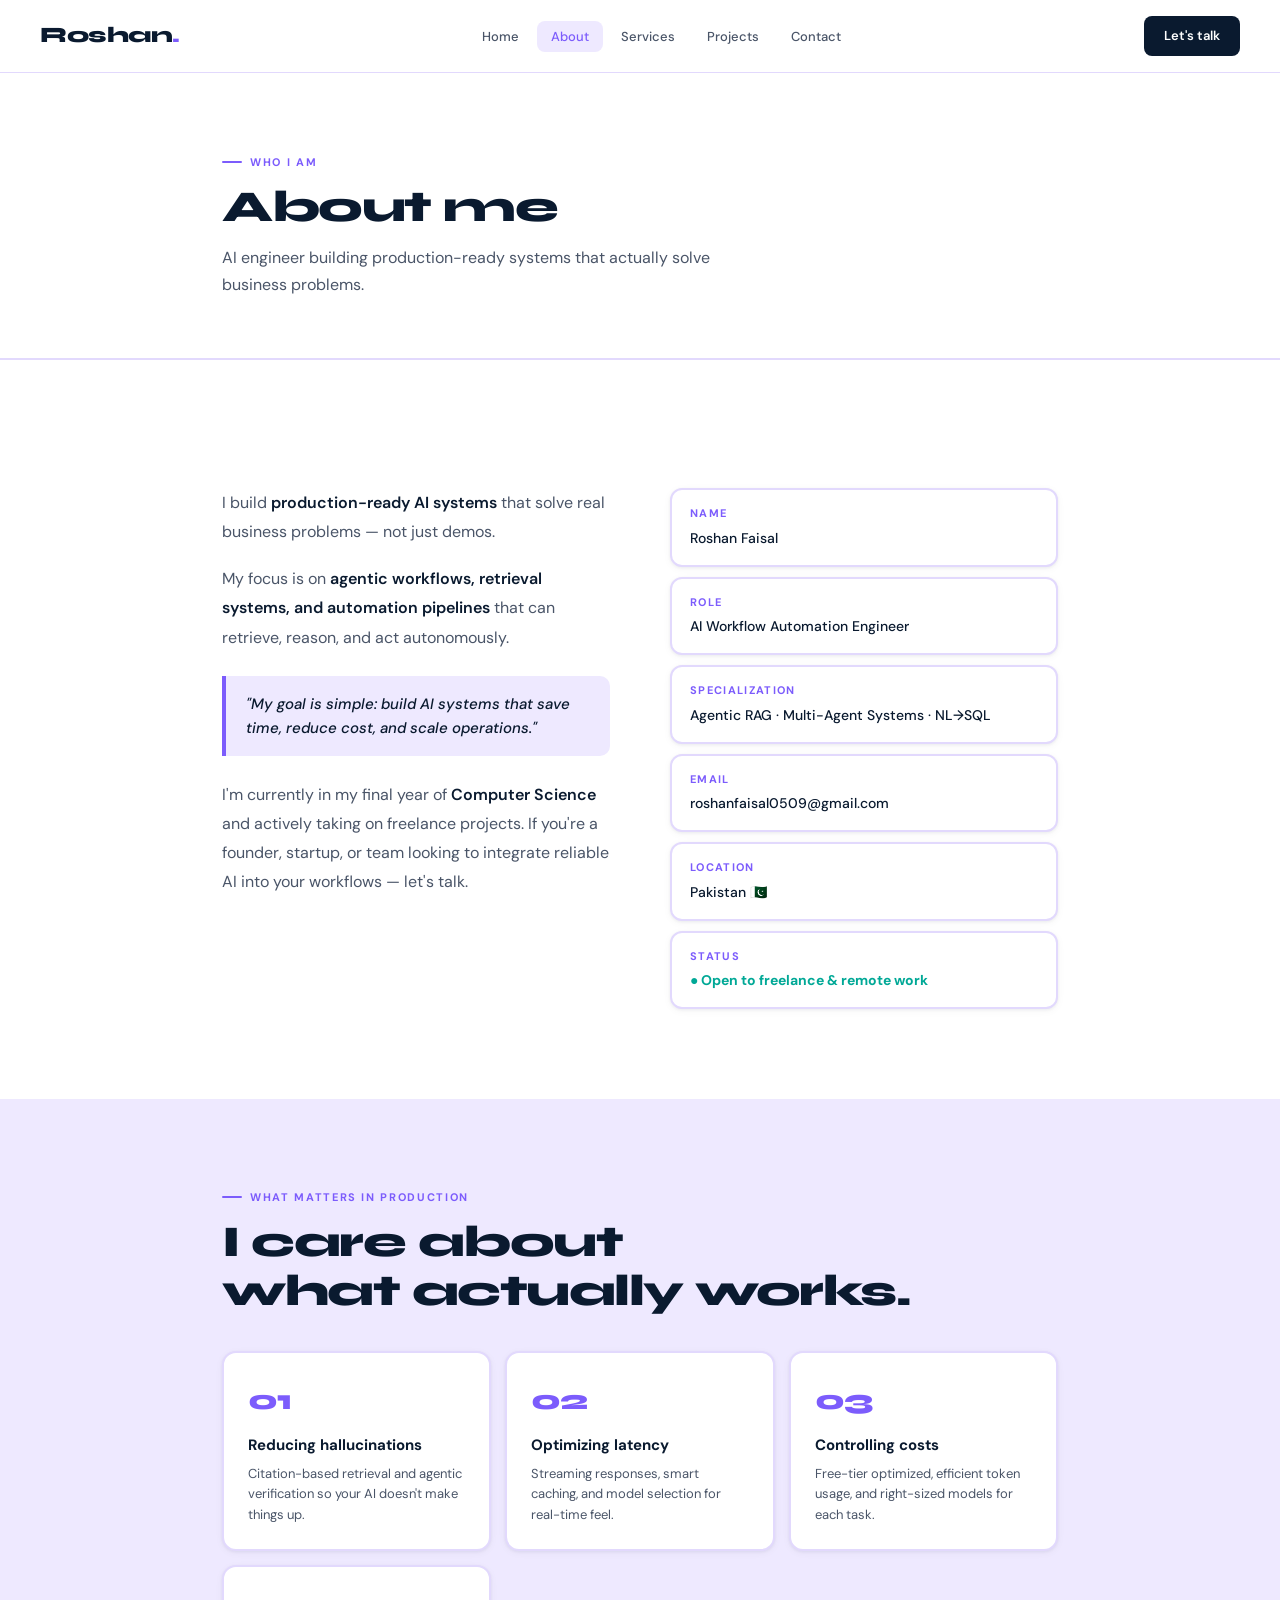
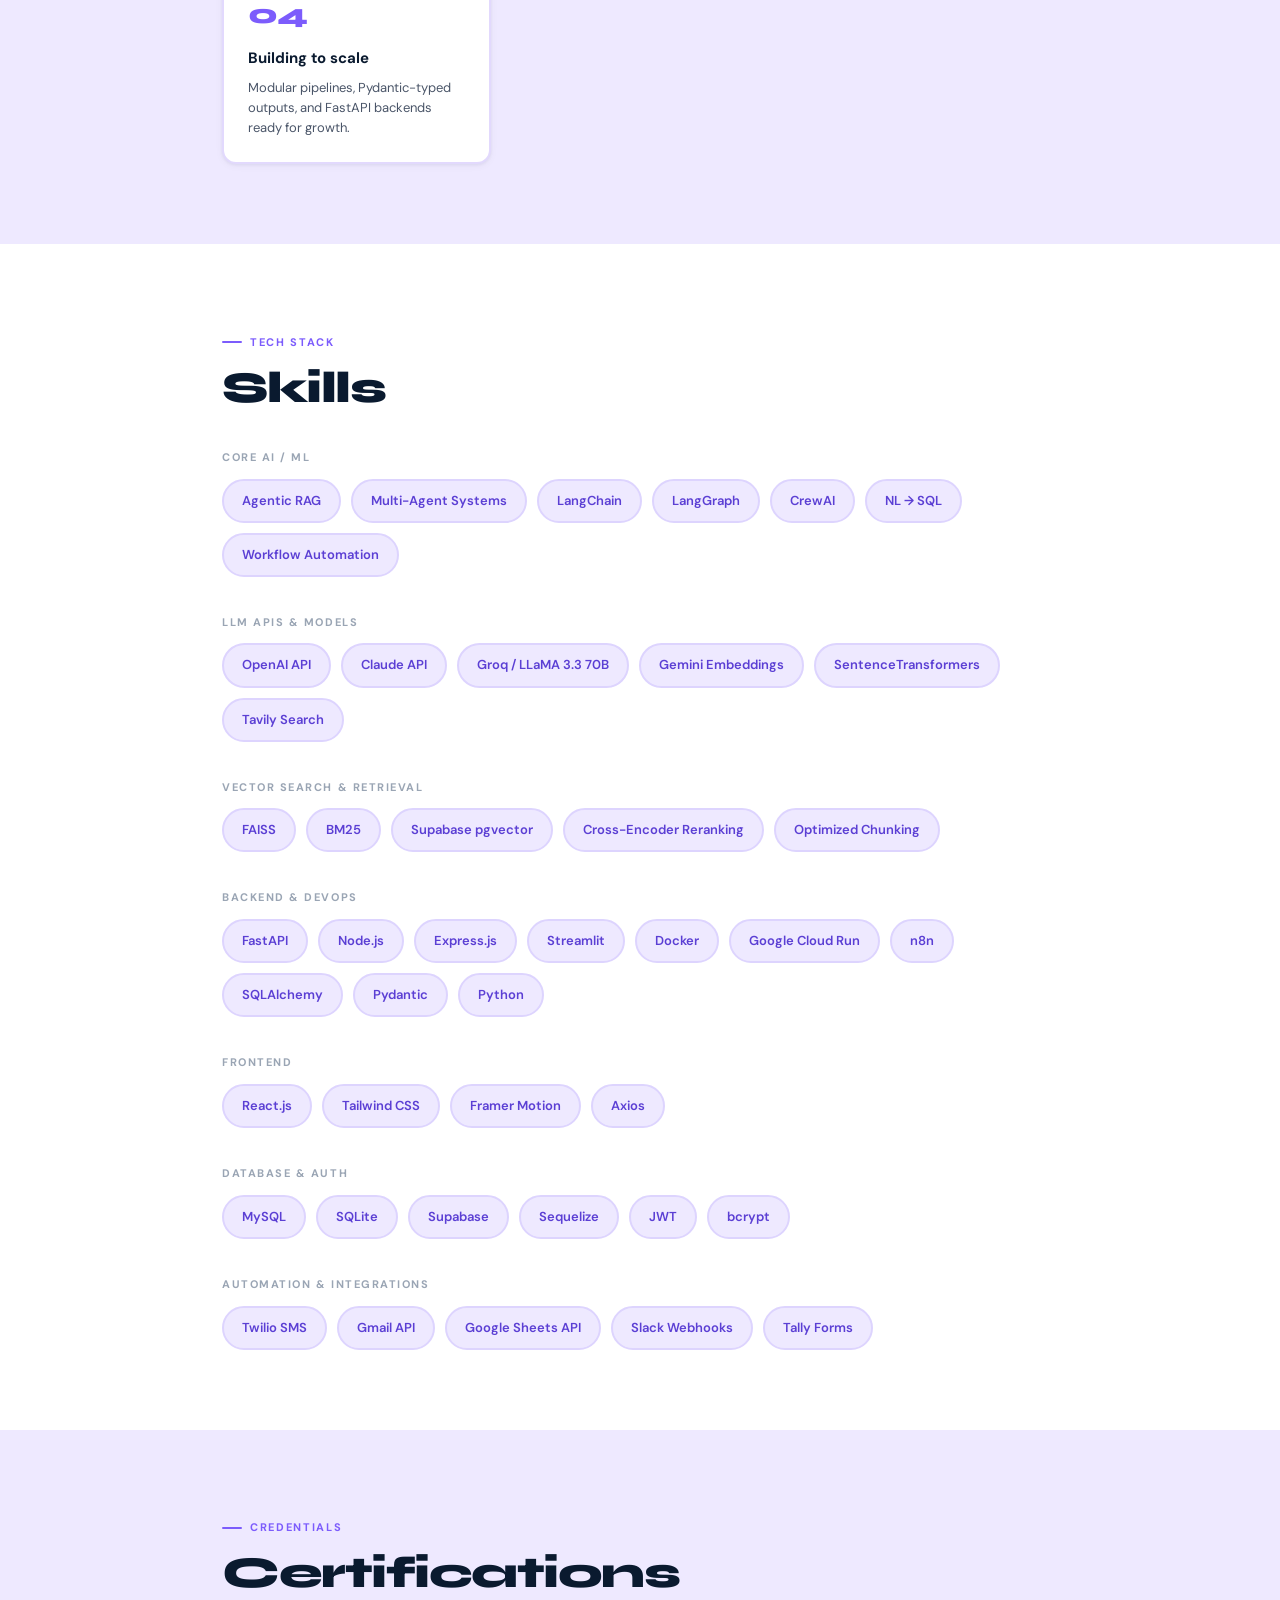
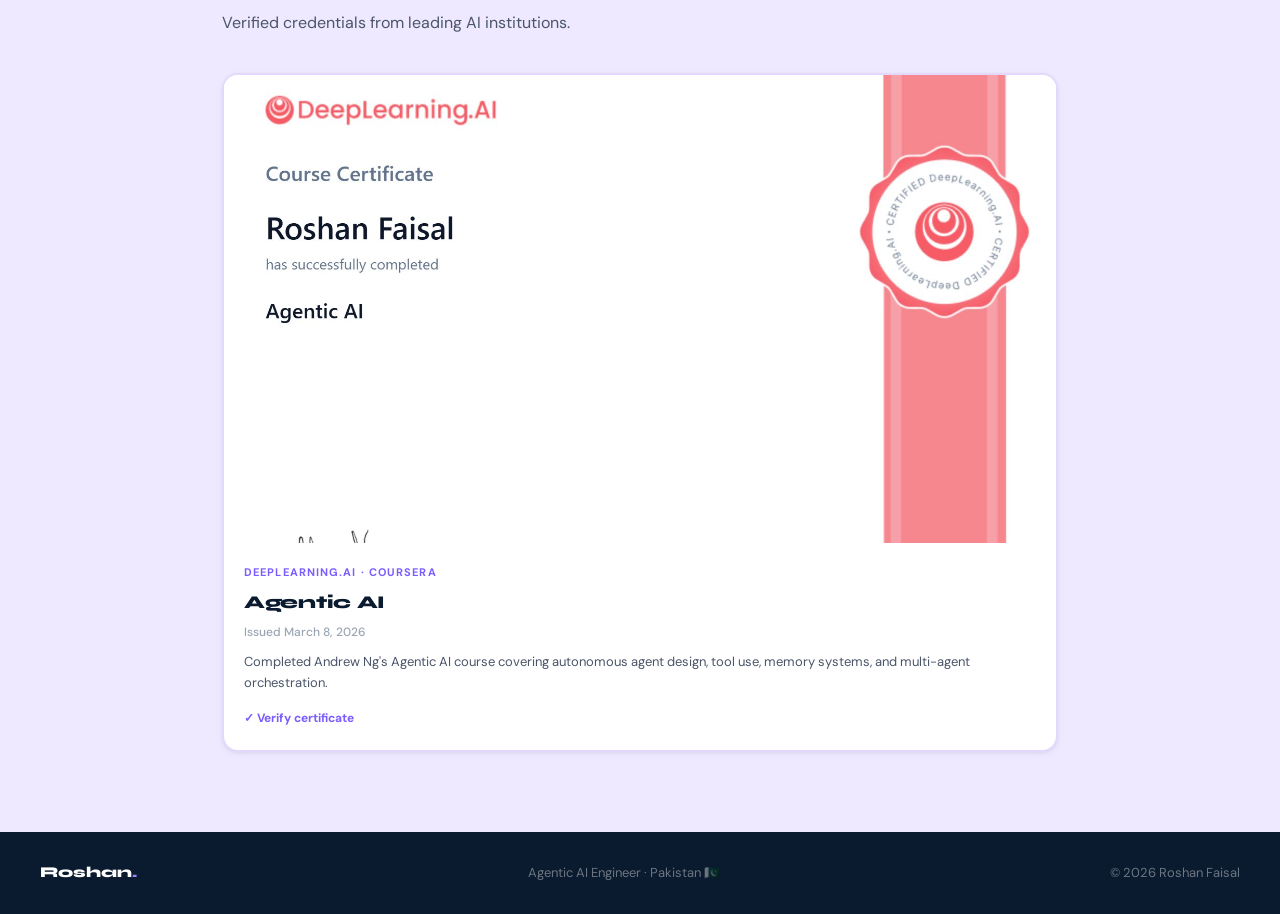
==== commit 0db58722: "Update about.html" ====
--- a/about.html
+++ b/about.html
@@ -181,7 +181,7 @@
 </section>
 </div>
 
-<footer><div class="footer-logo">Roshan<span>.</span></div><div>AI Workflow Automation Engineer · Pakistan 🇵🇰</div><div>© 2025 Roshan Faisal</div></footer>
+<footer><div class="footer-logo">Roshan<span>.</span></div><div>Agentic AI Engineer · Pakistan 🇵🇰</div><div>© 2026 Roshan Faisal</div></footer>
 <script>
 const ham=document.getElementById("ham");const mob=document.getElementById("mob");
 ham.addEventListener("click",()=>{ham.classList.toggle("open");mob.classList.toggle("open");document.body.style.overflow=mob.classList.contains("open")?"hidden":"";});
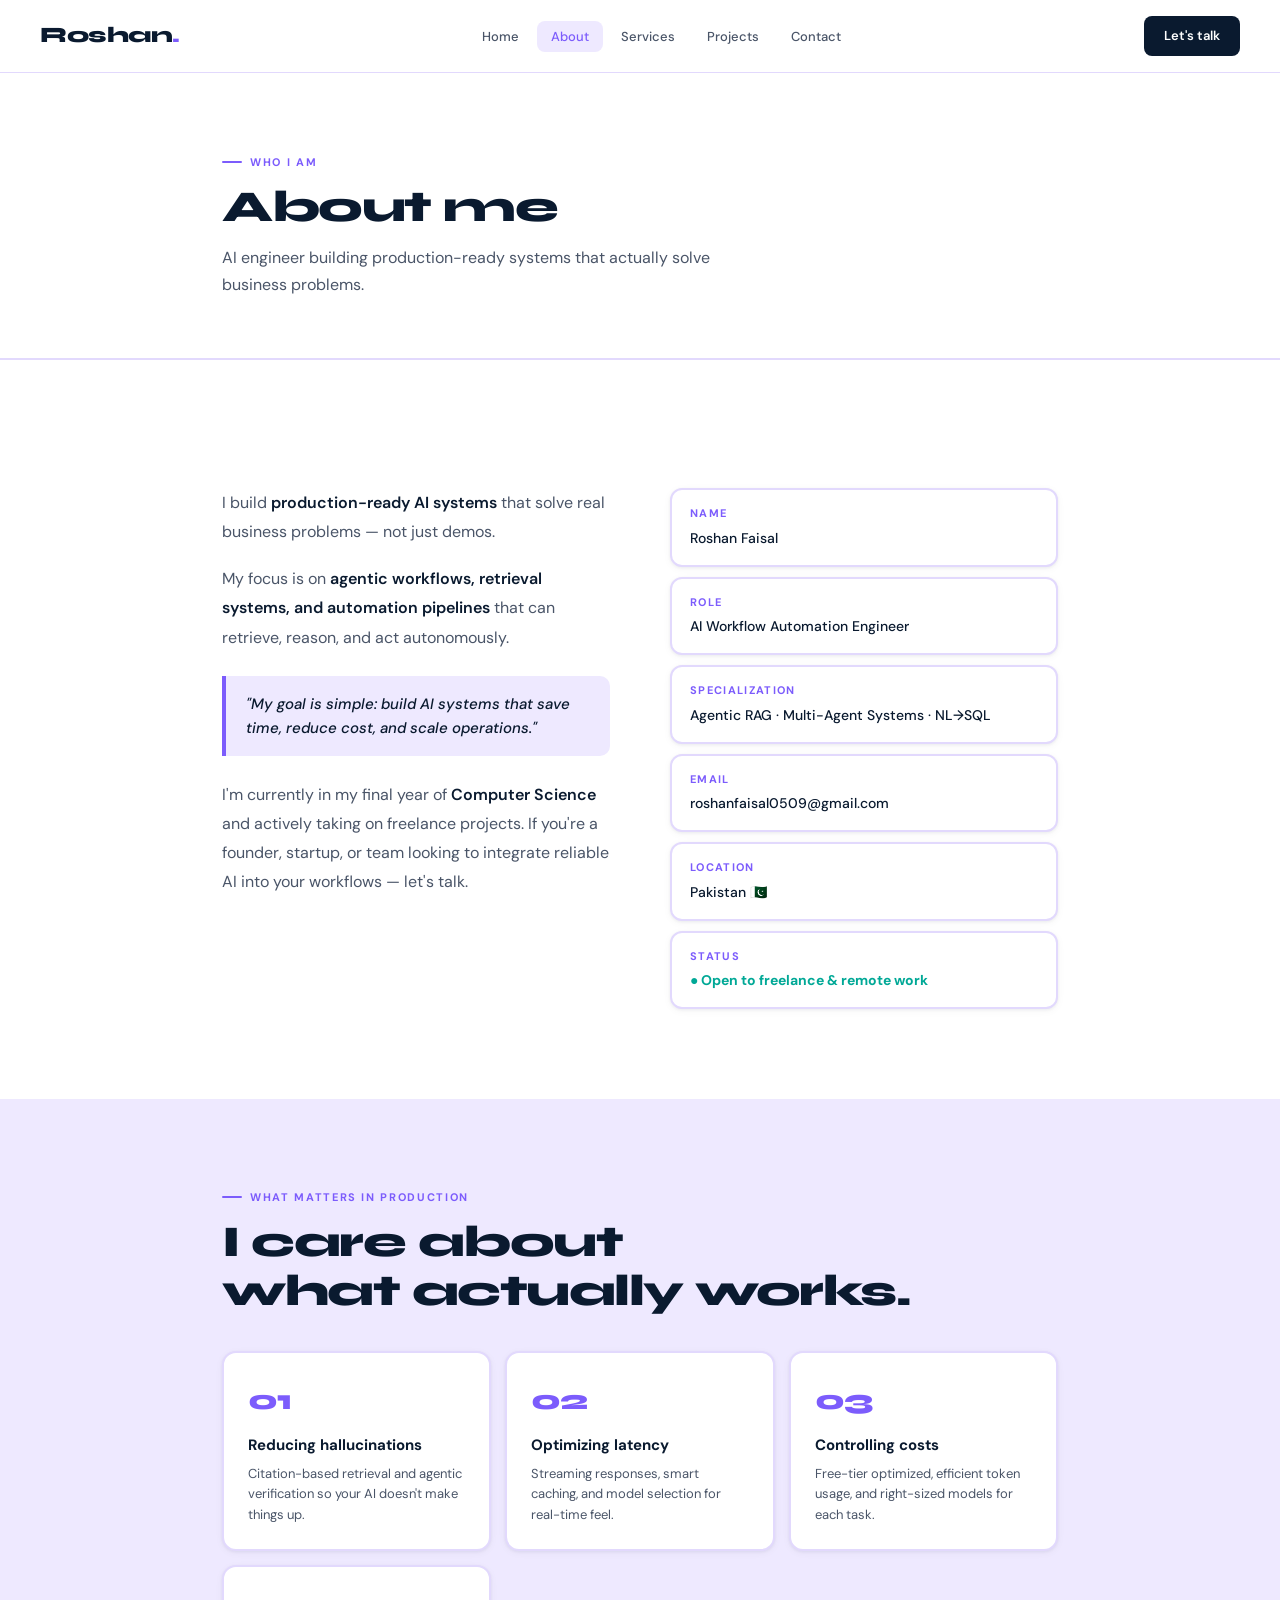
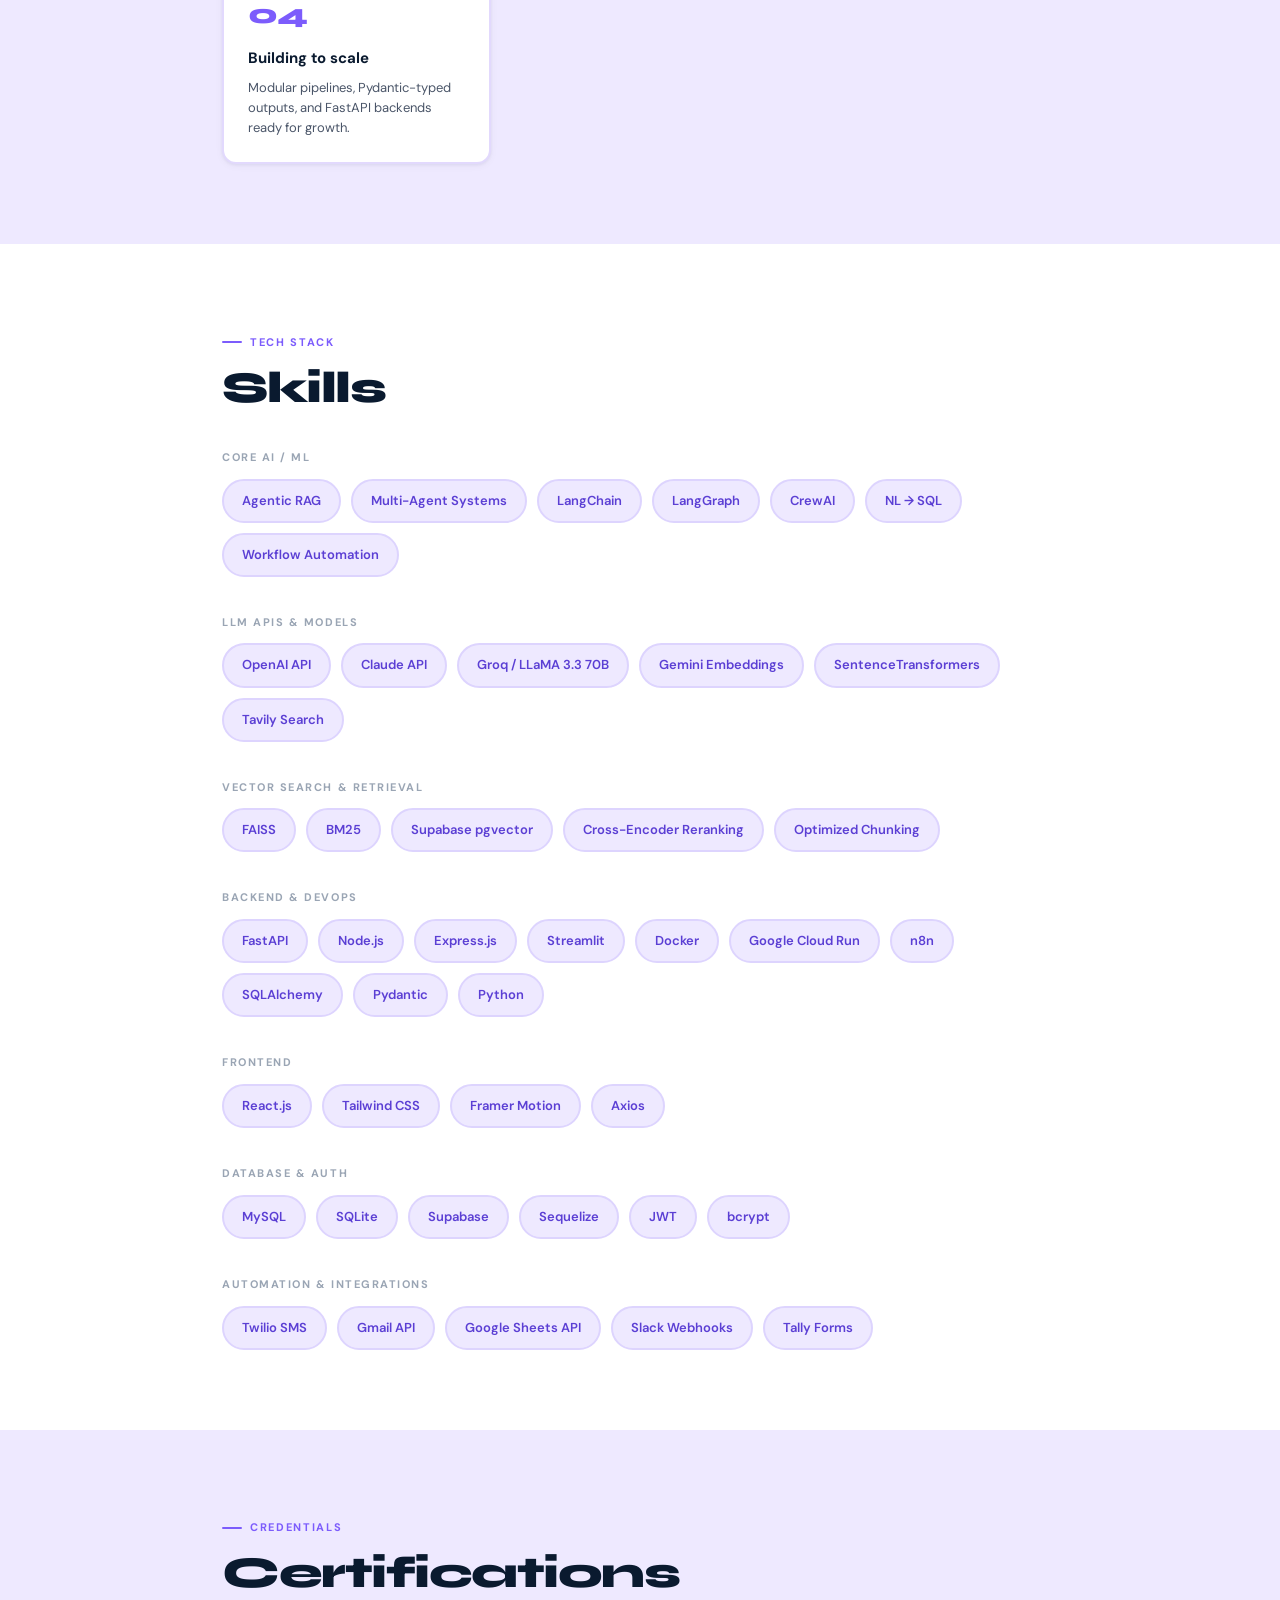
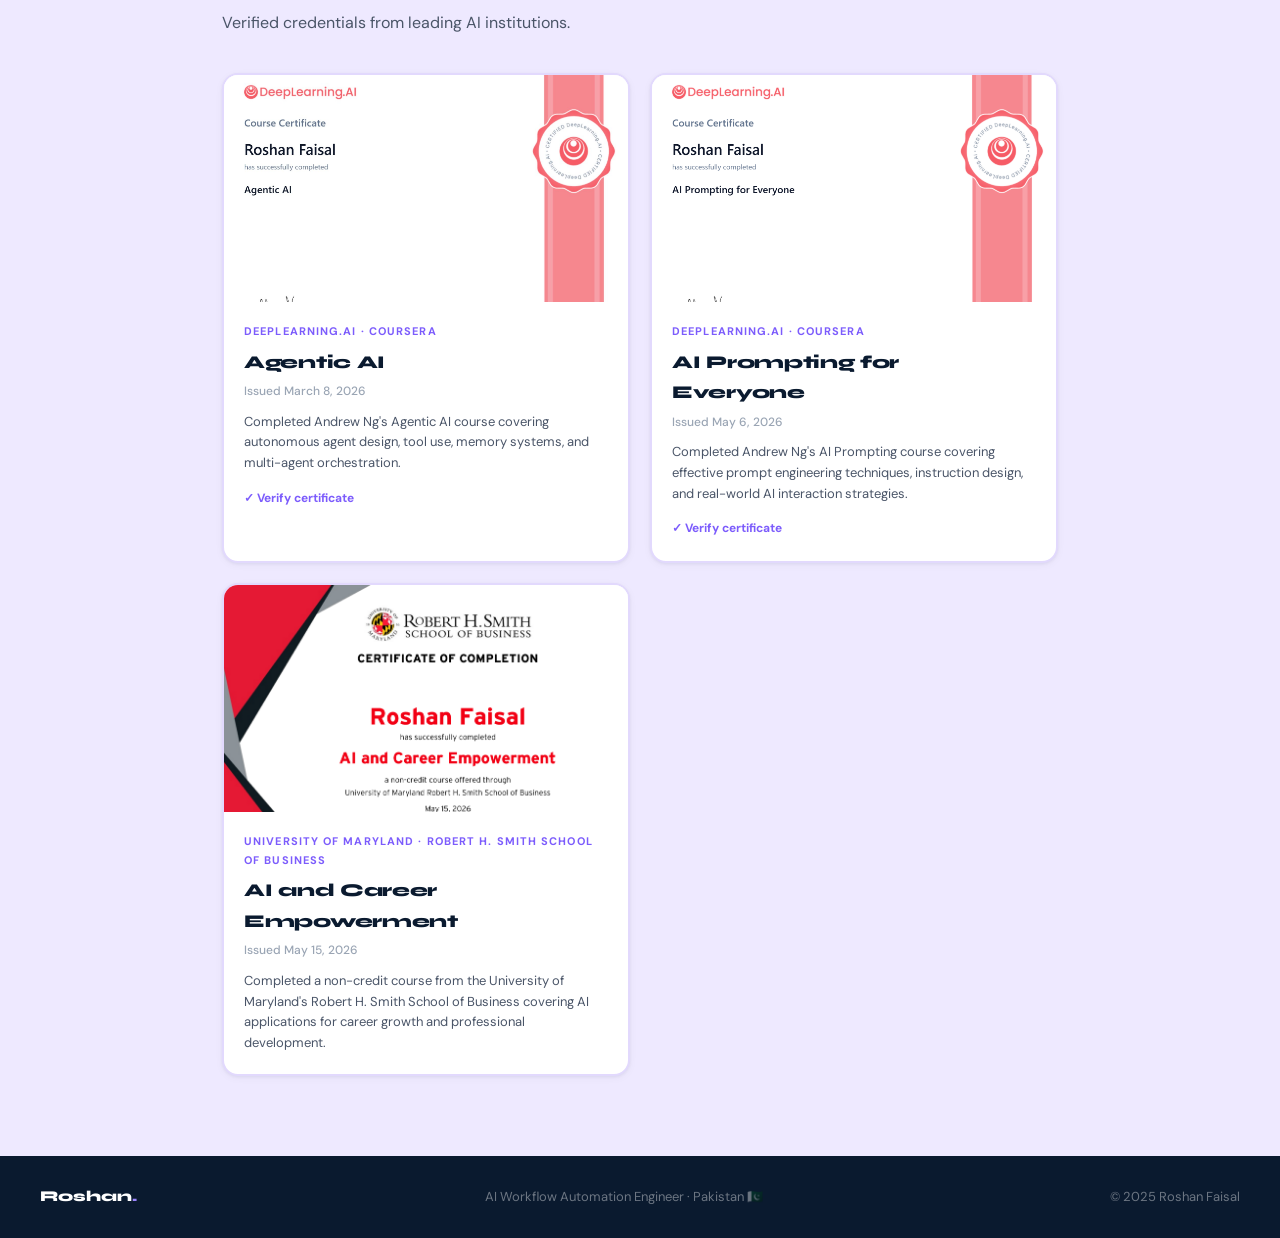
==== commit 308ffa75: "Update about.html" ====
--- a/about.html
+++ b/about.html
@@ -159,12 +159,13 @@
   </div>
 </section>
 
-<section class="certs-section">
+<section class="certs-section" id="certifications">
   <div class="container">
     <div class="section-label">Credentials</div>
     <h2 class="section-title">Certifications</h2>
     <p class="section-sub">Verified credentials from leading AI institutions.</p>
     <div class="certs-grid">
+      <!-- CERT 1 — Agentic AI -->
       <div class="cert-card fade-in">
         <div class="cert-img-wrap"><img src="certificate.png" alt="Agentic AI Certificate — DeepLearning.AI"></div>
         <div class="cert-body">
@@ -175,13 +176,37 @@
           <a href="https://learn.deeplearning.ai/certificates/c5d5f5a0-1662-4665-b143-c9c863387821" target="_blank" class="cert-verify">✓ Verify certificate</a>
         </div>
       </div>
-      <!-- ADD MORE CERTS: copy block above, change image to certificate2.png etc. -->
+
+      <!-- CERT 2 — AI Prompting for Everyone — rename Ai_Prompting_for_Everyone.png to certificate2.png -->
+      <div class="cert-card fade-in">
+        <div class="cert-img-wrap"><img src="certificate2.png" alt="AI Prompting for Everyone — DeepLearning.AI"></div>
+        <div class="cert-body">
+          <div class="cert-issuer">DeepLearning.AI · Coursera</div>
+          <div class="cert-name">AI Prompting for Everyone</div>
+          <div class="cert-date">Issued May 6, 2026</div>
+          <div class="cert-desc">Completed Andrew Ng's AI Prompting course covering effective prompt engineering techniques, instruction design, and real-world AI interaction strategies.</div>
+          <a href="https://learn.deeplearning.ai/certificates/ca85a71c-27a3-4f65-8d94-0d159070991c" target="_blank" class="cert-verify">✓ Verify certificate</a>
+        </div>
+      </div>
+
+      <!-- CERT 3 — AI and Career Empowerment — screenshot the PDF and save as certificate3.png -->
+      <div class="cert-card fade-in">
+        <div class="cert-img-wrap"><img src="certificate3.png" alt="AI and Career Empowerment — University of Maryland"></div>
+        <div class="cert-body">
+          <div class="cert-issuer">University of Maryland · Robert H. Smith School of Business</div>
+          <div class="cert-name">AI and Career Empowerment</div>
+          <div class="cert-date">Issued May 15, 2026</div>
+          <div class="cert-desc">Completed a non-credit course from the University of Maryland's Robert H. Smith School of Business covering AI applications for career growth and professional development.</div>
+        </div>
+      </div>
+
+      <!-- ADD MORE CERTS: copy a block above, use certificate4.png etc. -->
     </div>
   </div>
 </section>
 </div>
 
-<footer><div class="footer-logo">Roshan<span>.</span></div><div>Agentic AI Engineer · Pakistan 🇵🇰</div><div>© 2026 Roshan Faisal</div></footer>
+<footer><div class="footer-logo">Roshan<span>.</span></div><div>AI Workflow Automation Engineer · Pakistan 🇵🇰</div><div>© 2025 Roshan Faisal</div></footer>
 <script>
 const ham=document.getElementById("ham");const mob=document.getElementById("mob");
 ham.addEventListener("click",()=>{ham.classList.toggle("open");mob.classList.toggle("open");document.body.style.overflow=mob.classList.contains("open")?"hidden":"";});
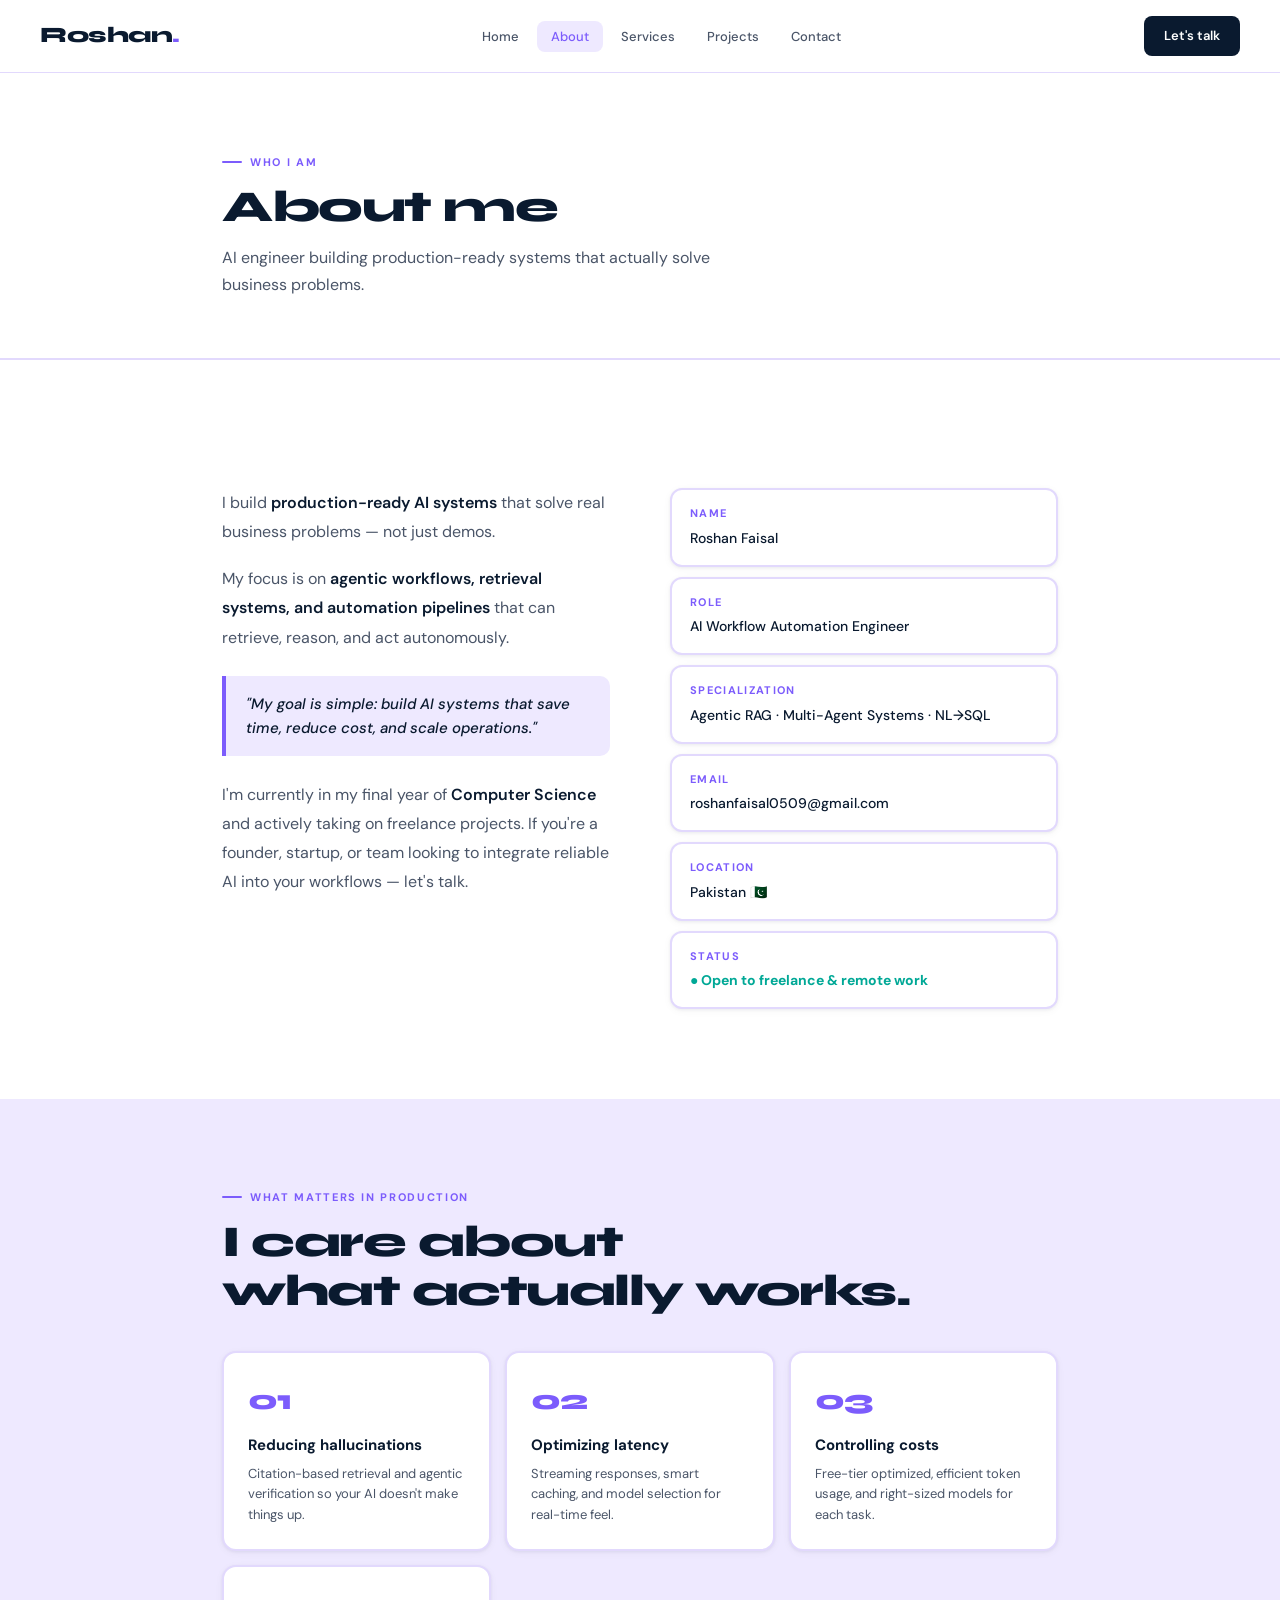
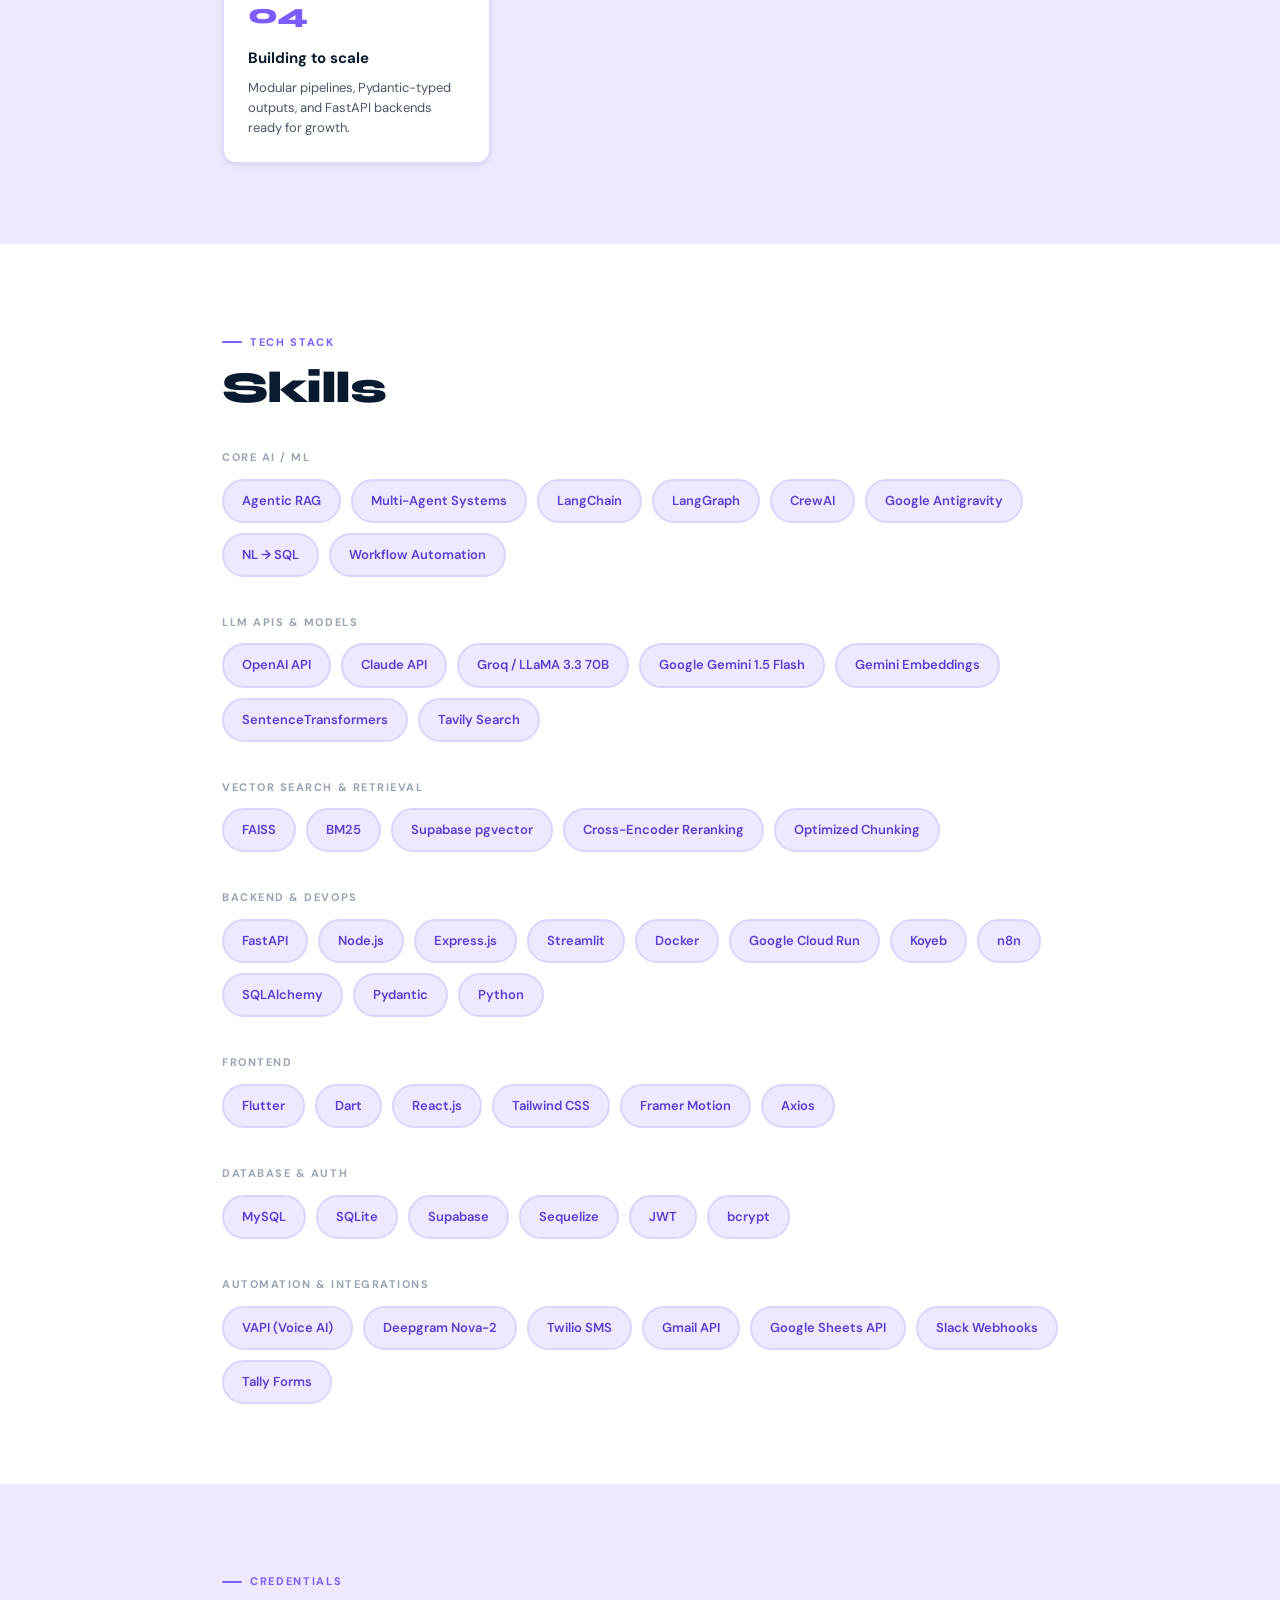
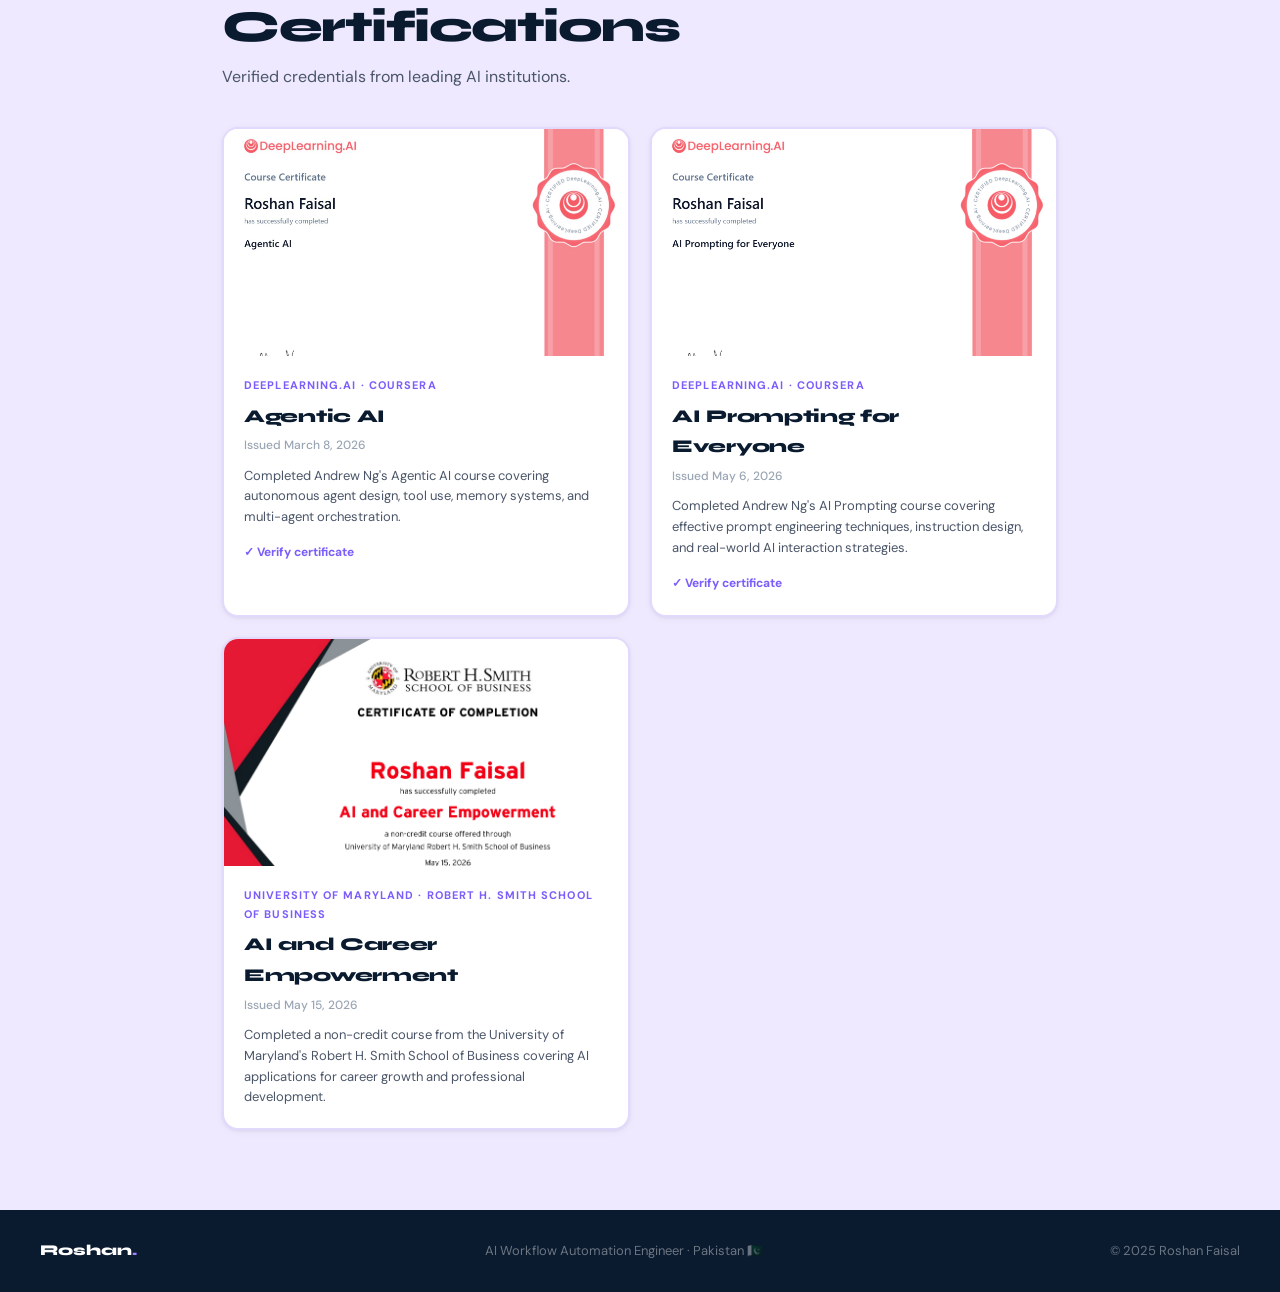
==== commit 06f01e44: "Update about.html" ====
--- a/about.html
+++ b/about.html
@@ -109,14 +109,14 @@
       <div>
         <div class="skill-category-title">Core AI / ML</div>
         <div class="skills-row">
-          <span class="skill-tag">Agentic RAG</span><span class="skill-tag">Multi-Agent Systems</span><span class="skill-tag">LangChain</span><span class="skill-tag">LangGraph</span><span class="skill-tag">CrewAI</span><span class="skill-tag">NL → SQL</span><span class="skill-tag">Workflow Automation</span>
+          <span class="skill-tag">Agentic RAG</span><span class="skill-tag">Multi-Agent Systems</span><span class="skill-tag">LangChain</span><span class="skill-tag">LangGraph</span><span class="skill-tag">CrewAI</span><span class="skill-tag">Google Antigravity</span><span class="skill-tag">NL → SQL</span><span class="skill-tag">Workflow Automation</span>
         </div>
       </div>
 
       <div>
         <div class="skill-category-title">LLM APIs & Models</div>
         <div class="skills-row">
-          <span class="skill-tag">OpenAI API</span><span class="skill-tag">Claude API</span><span class="skill-tag">Groq / LLaMA 3.3 70B</span><span class="skill-tag">Gemini Embeddings</span><span class="skill-tag">SentenceTransformers</span><span class="skill-tag">Tavily Search</span>
+          <span class="skill-tag">OpenAI API</span><span class="skill-tag">Claude API</span><span class="skill-tag">Groq / LLaMA 3.3 70B</span><span class="skill-tag">Google Gemini 1.5 Flash</span><span class="skill-tag">Gemini Embeddings</span><span class="skill-tag">SentenceTransformers</span><span class="skill-tag">Tavily Search</span>
         </div>
       </div>
 
@@ -130,14 +130,14 @@
       <div>
         <div class="skill-category-title">Backend & DevOps</div>
         <div class="skills-row">
-          <span class="skill-tag">FastAPI</span><span class="skill-tag">Node.js</span><span class="skill-tag">Express.js</span><span class="skill-tag">Streamlit</span><span class="skill-tag">Docker</span><span class="skill-tag">Google Cloud Run</span><span class="skill-tag">n8n</span><span class="skill-tag">SQLAlchemy</span><span class="skill-tag">Pydantic</span><span class="skill-tag">Python</span>
+          <span class="skill-tag">FastAPI</span><span class="skill-tag">Node.js</span><span class="skill-tag">Express.js</span><span class="skill-tag">Streamlit</span><span class="skill-tag">Docker</span><span class="skill-tag">Google Cloud Run</span><span class="skill-tag">Koyeb</span><span class="skill-tag">n8n</span><span class="skill-tag">SQLAlchemy</span><span class="skill-tag">Pydantic</span><span class="skill-tag">Python</span>
         </div>
       </div>
 
       <div>
         <div class="skill-category-title">Frontend</div>
         <div class="skills-row">
-          <span class="skill-tag">React.js</span><span class="skill-tag">Tailwind CSS</span><span class="skill-tag">Framer Motion</span><span class="skill-tag">Axios</span>
+          <span class="skill-tag">Flutter</span><span class="skill-tag">Dart</span><span class="skill-tag">React.js</span><span class="skill-tag">Tailwind CSS</span><span class="skill-tag">Framer Motion</span><span class="skill-tag">Axios</span>
         </div>
       </div>
 
@@ -151,7 +151,7 @@
       <div>
         <div class="skill-category-title">Automation & Integrations</div>
         <div class="skills-row">
-          <span class="skill-tag">Twilio SMS</span><span class="skill-tag">Gmail API</span><span class="skill-tag">Google Sheets API</span><span class="skill-tag">Slack Webhooks</span><span class="skill-tag">Tally Forms</span>
+          <span class="skill-tag">VAPI (Voice AI)</span><span class="skill-tag">Deepgram Nova-2</span><span class="skill-tag">Twilio SMS</span><span class="skill-tag">Gmail API</span><span class="skill-tag">Google Sheets API</span><span class="skill-tag">Slack Webhooks</span><span class="skill-tag">Tally Forms</span>
         </div>
       </div>
 
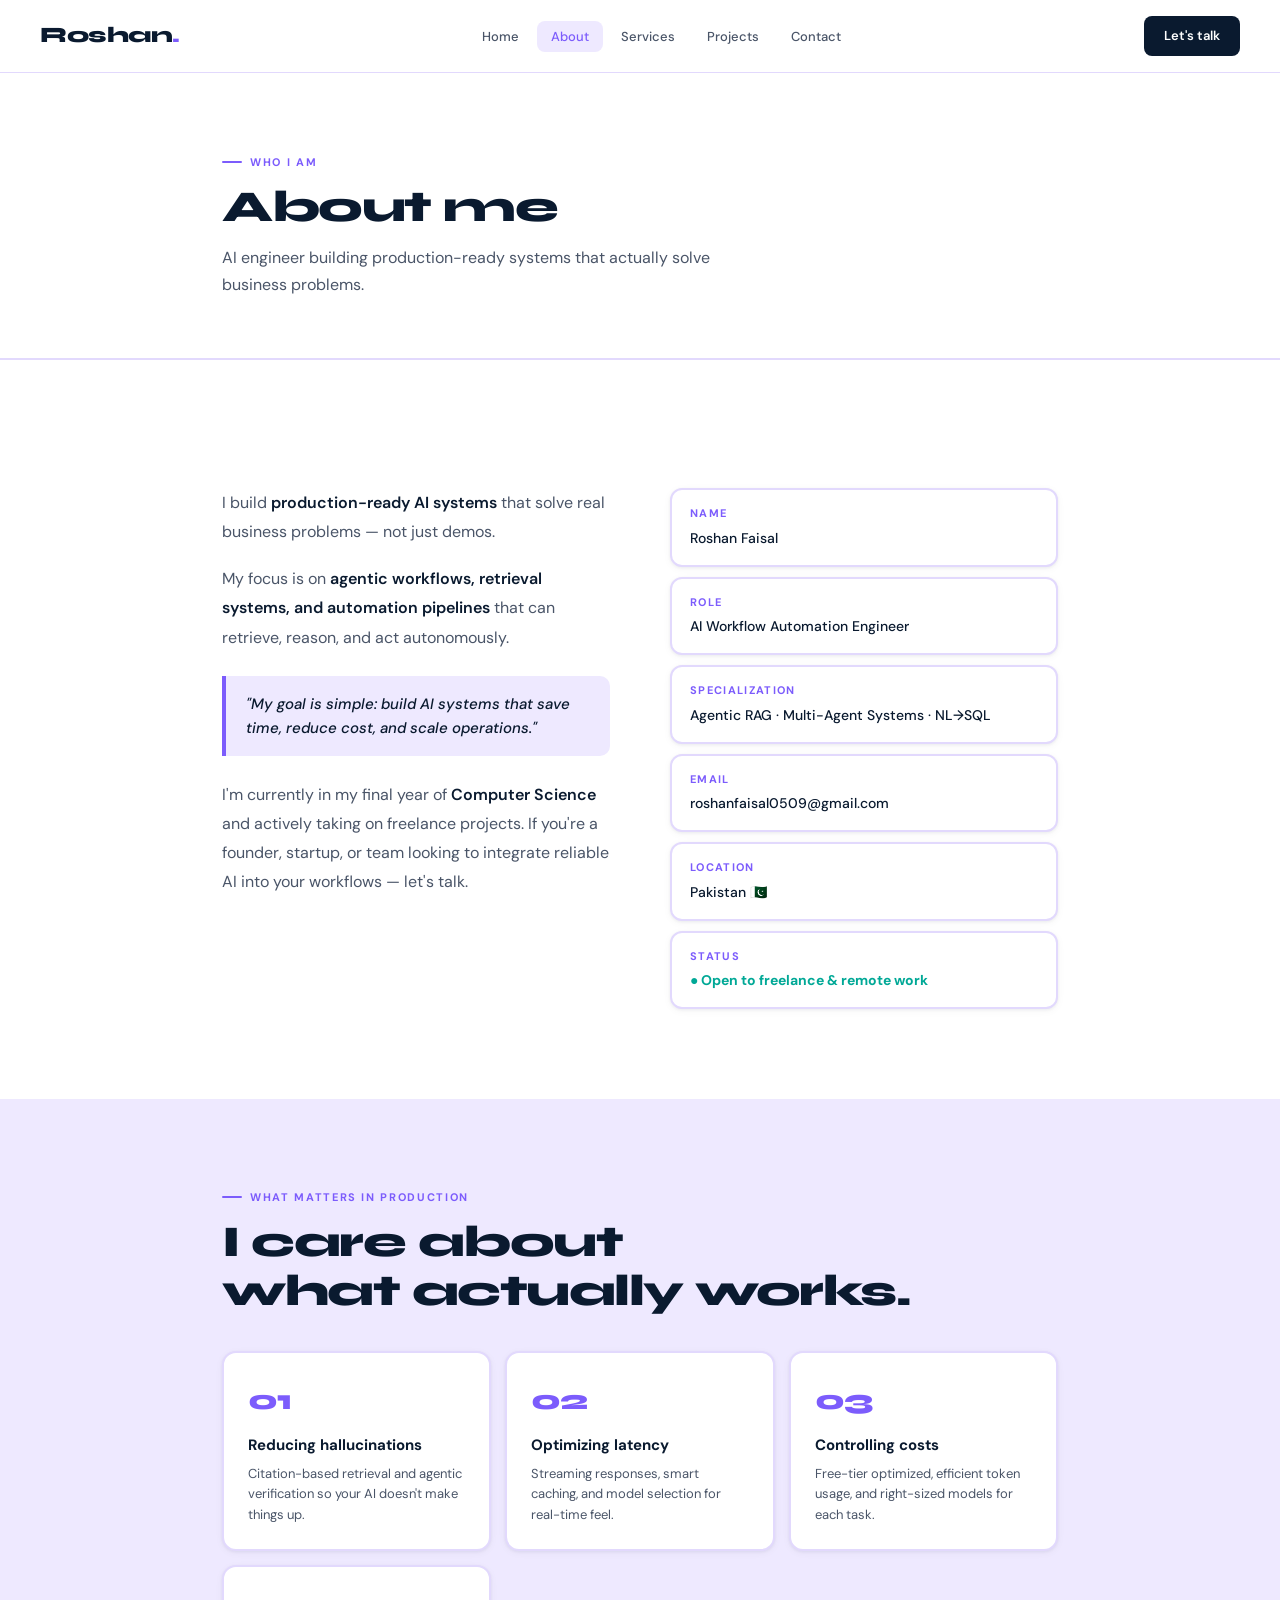
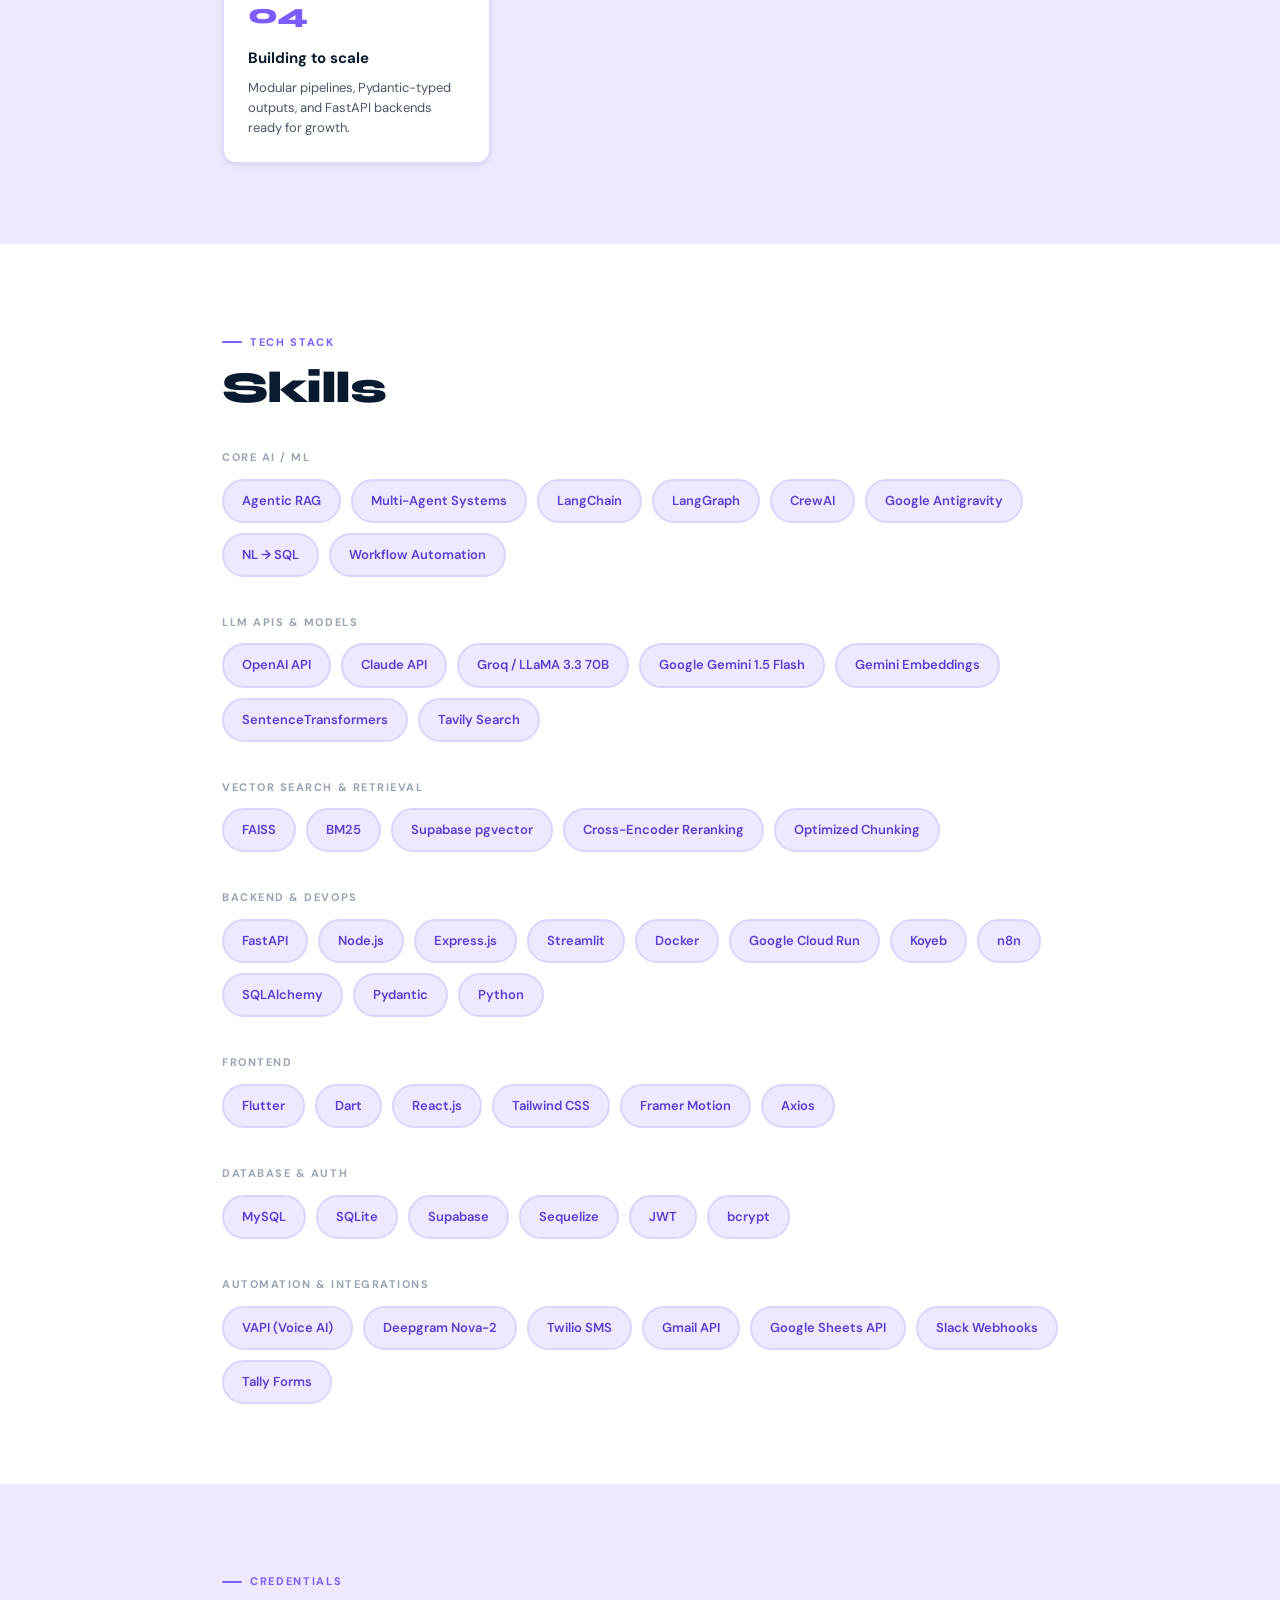
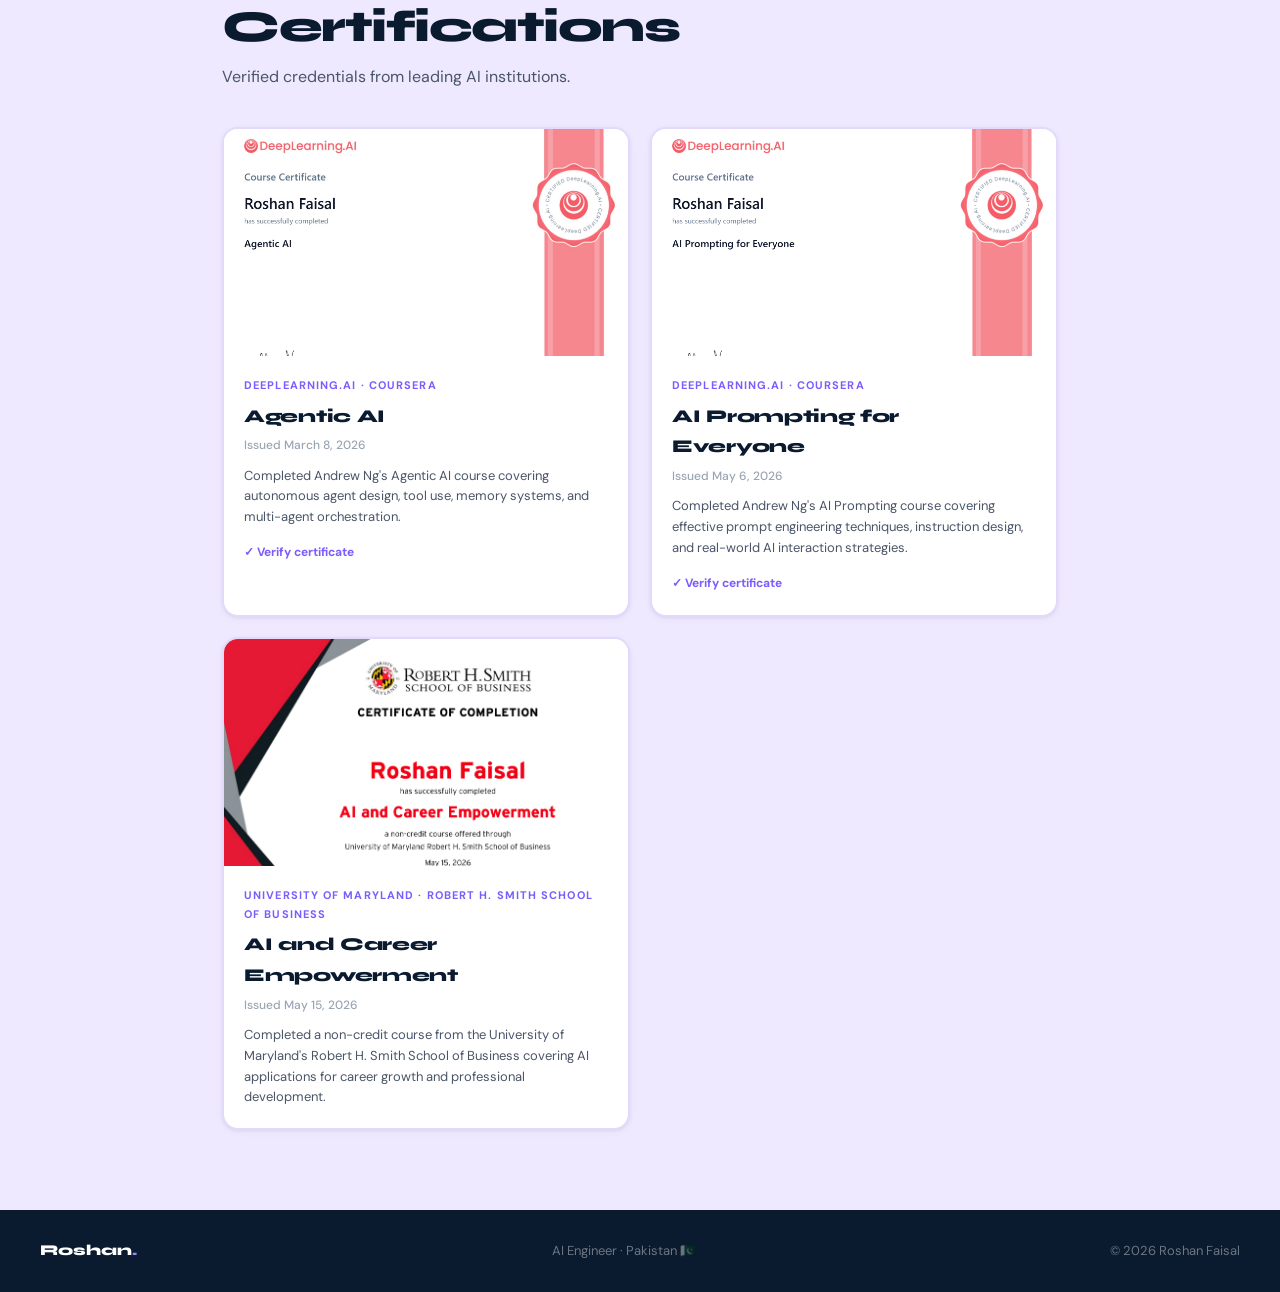
==== commit c957df74: "Update about.html" ====
--- a/about.html
+++ b/about.html
@@ -206,7 +206,7 @@
 </section>
 </div>
 
-<footer><div class="footer-logo">Roshan<span>.</span></div><div>AI Workflow Automation Engineer · Pakistan 🇵🇰</div><div>© 2025 Roshan Faisal</div></footer>
+<footer><div class="footer-logo">Roshan<span>.</span></div><div>AI Engineer · Pakistan 🇵🇰</div><div>© 2026 Roshan Faisal</div></footer>
 <script>
 const ham=document.getElementById("ham");const mob=document.getElementById("mob");
 ham.addEventListener("click",()=>{ham.classList.toggle("open");mob.classList.toggle("open");document.body.style.overflow=mob.classList.contains("open")?"hidden":"";});
